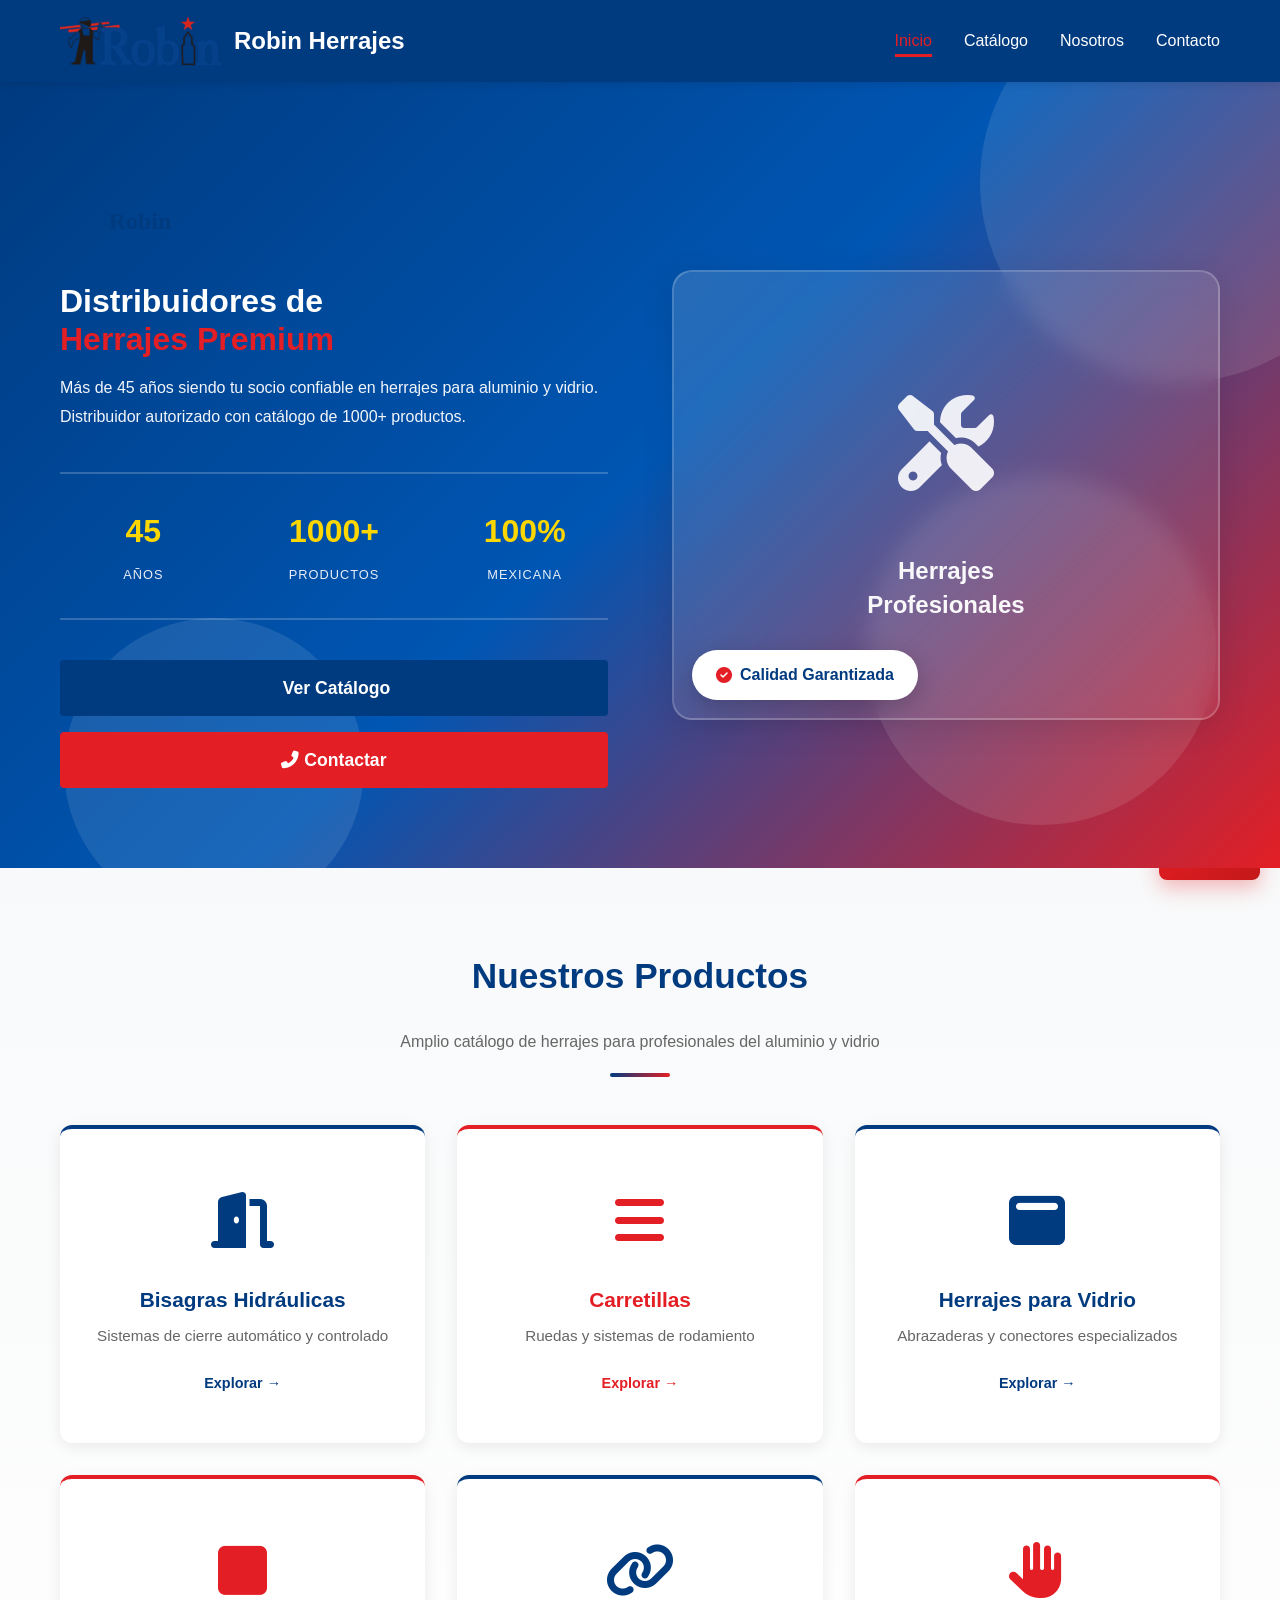
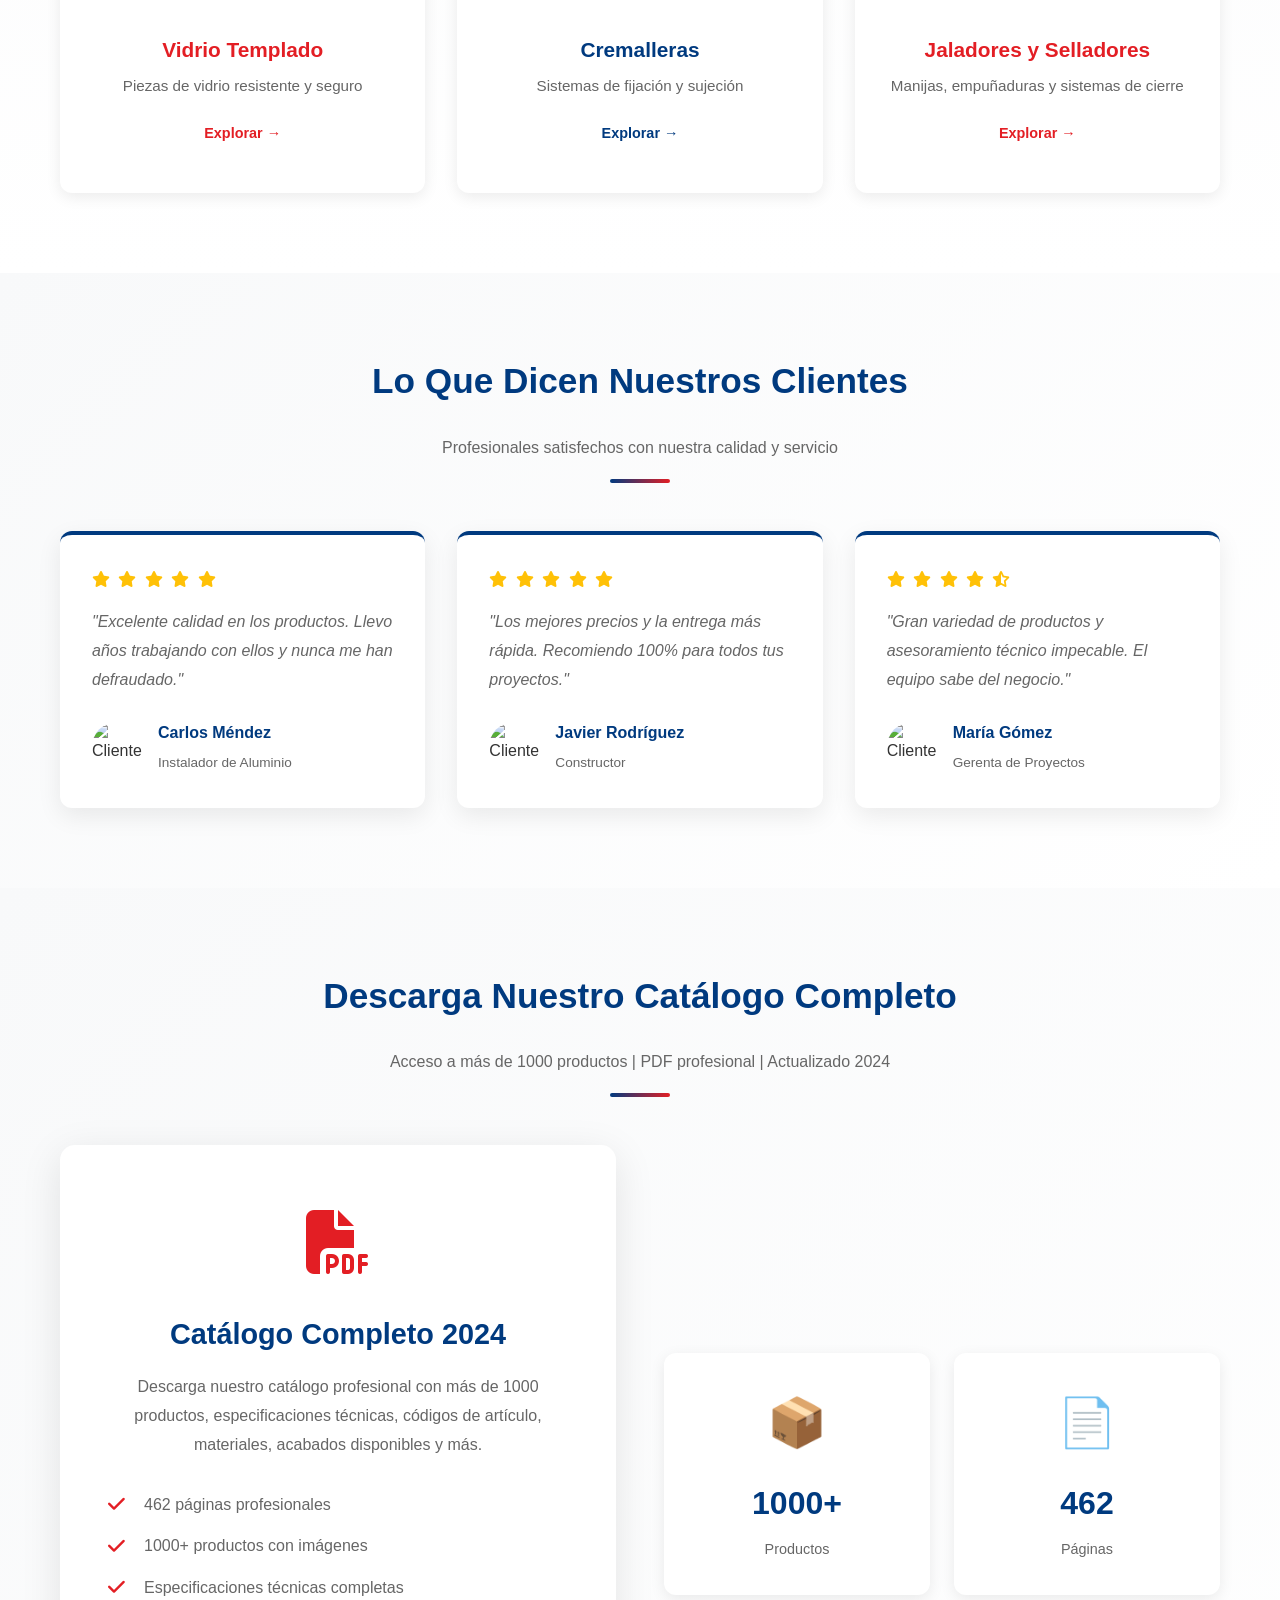
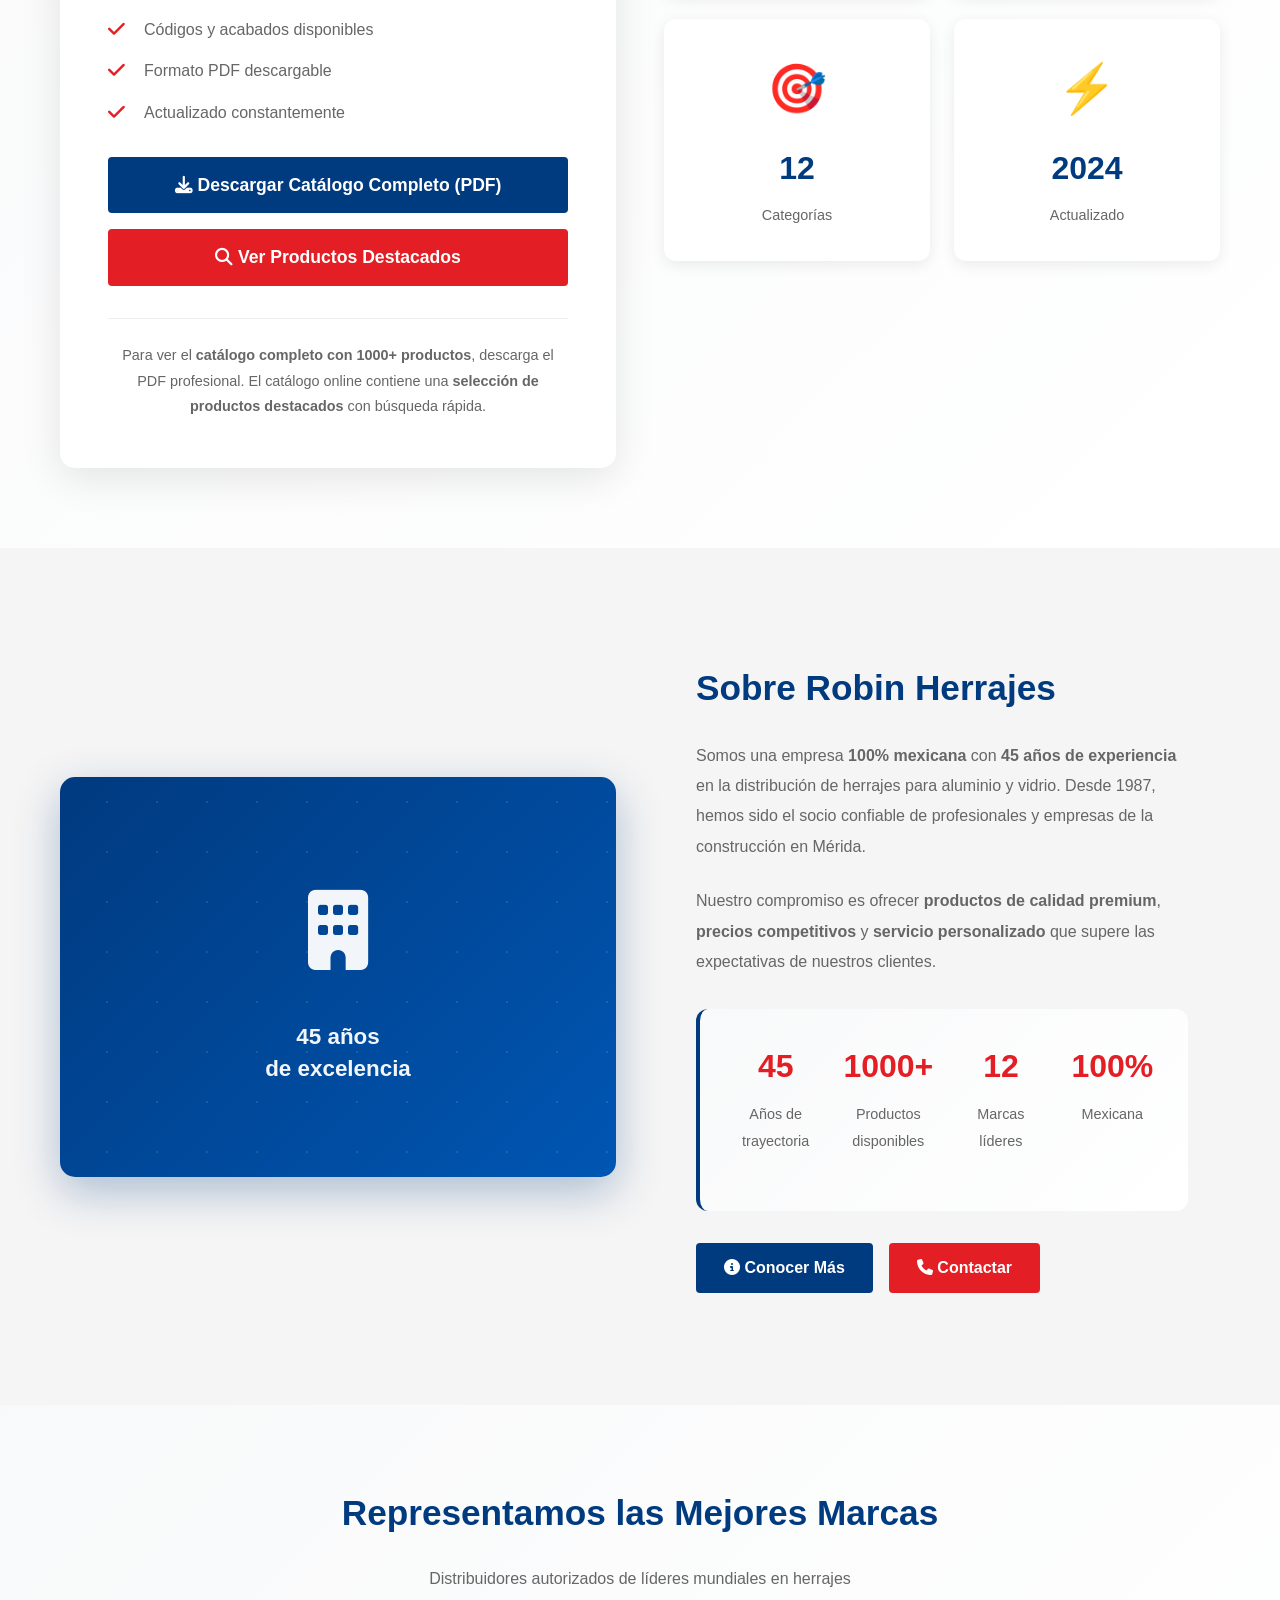
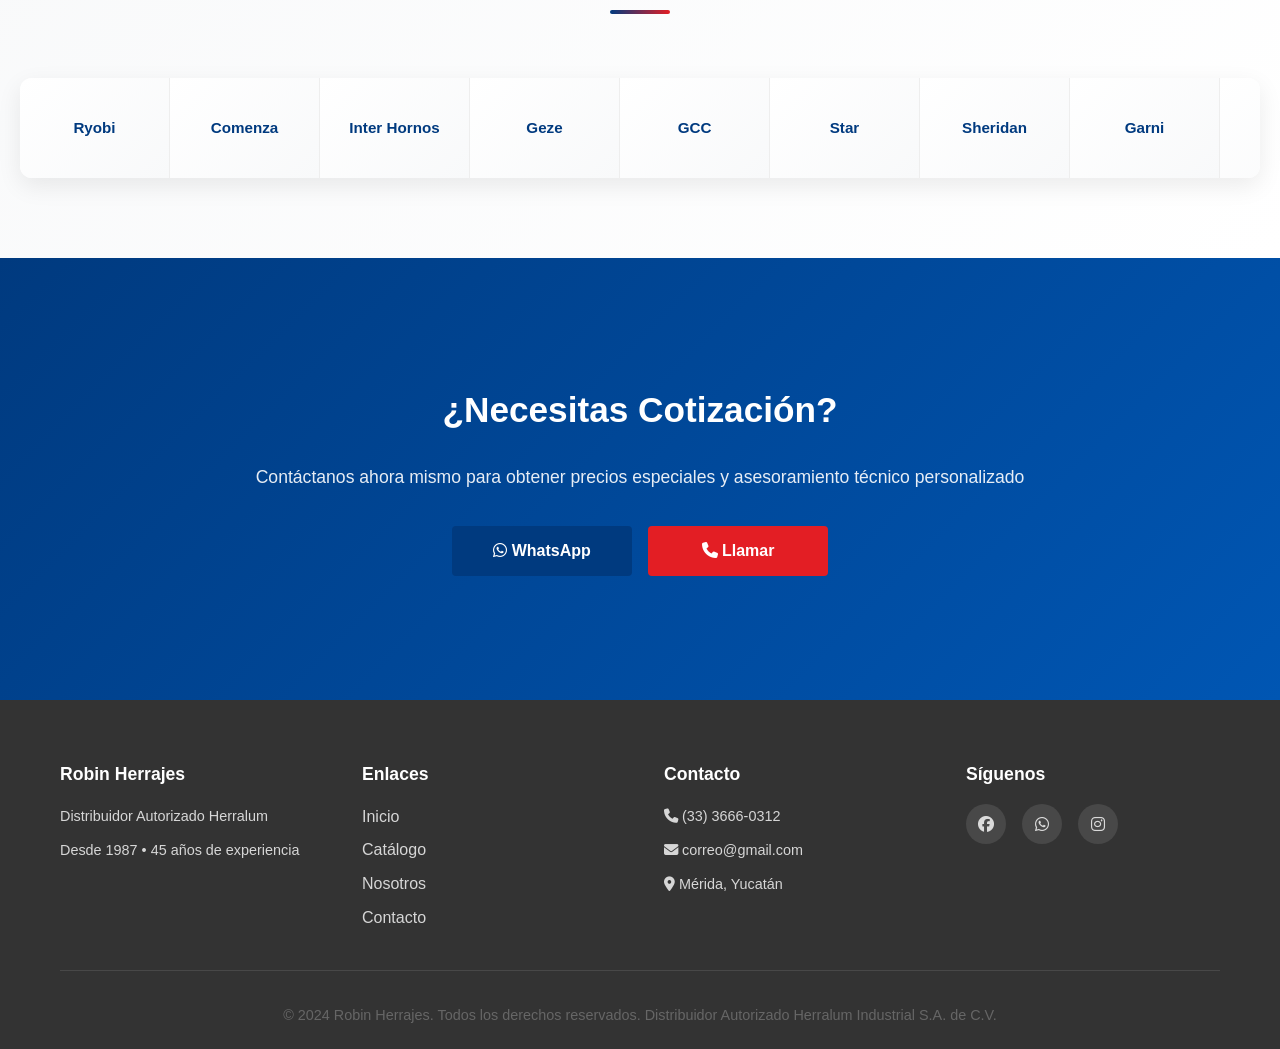
==== index.html @ 3e4e1e74 "Add files via upload" ====
<!DOCTYPE html>
<html lang="es">
<head>
    <meta charset="UTF-8">
    <meta name="viewport" content="width=device-width, initial-scale=1.0">
    <meta name="description" content="Robin Herrajes - Distribuidor Autorizado de Herralum. Herrajes para aluminio y vidrio en Mérida, Yucatán.">
    <title>Robin Herrajes - Distribuidor Autorizado Herralum</title>
    <link rel="stylesheet" href="css/estilos.css">
    <link rel="stylesheet" href="https://cdnjs.cloudflare.com/ajax/libs/font-awesome/6.4.0/css/all.min.css">
</head>
<body>

<!-- HEADER -->
<header class="header">
    <nav class="navbar">
        <div class="container">
            <div class="logo">
                <img src="img/logo.png" alt="Robin Herrajes" class="logo-img" style="height: 50px; display: inline-block;">
                <span>Robin Herrajes</span>
            </div>
            <ul class="nav-menu">
                <li><a href="index.html" class="active">Inicio</a></li>
                <li><a href="catalogo.html">Catálogo</a></li>
                <li><a href="sobre-nosotros.html">Nosotros</a></li>
                <li><a href="contacto.html">Contacto</a></li>
            </ul>
            <div class="hamburger">
                <span></span>
                <span></span>
                <span></span>
            </div>
        </div>
    </nav>
</header>

<!-- HERO SECTION - MEJORADO -->
<section class="hero-mejorado">
    <div class="hero-background">
        <div class="hero-gradient"></div>
        <div class="hero-shapes">
            <div class="shape shape-1"></div>
            <div class="shape shape-2"></div>
            <div class="shape shape-3"></div>
        </div>
    </div>
    
    <div class="container">
        <div class="hero-inner">
            <div class="hero-content-side">
                <div class="hero-logo-badge">
                    <img src="data:image/svg+xml,%3Csvg xmlns='http://www.w3.org/2000/svg' viewBox='0 0 400 100'%3E%3Ctext x='50%' y='50%' font-size='60' font-weight='bold' text-anchor='middle' dy='0.3em' fill='%23003A7F'%3ERobin%3C/text%3E%3C/svg%3E" alt="Robin" style="height: 40px;">
                </div>
                
                <h1 class="hero-main-title">
                    Distribuidores de<br><span class="highlight-rojo">Herrajes Premium</span>
                </h1>
                
                <p class="hero-description">
                    Más de 45 años siendo tu socio confiable en herrajes para aluminio y vidrio. 
                    Distribuidor autorizado con catálogo de 1000+ productos.
                </p>
                
                <div class="hero-stats-mini">
                    <div class="stat-mini">
                        <span class="stat-number">45</span>
                        <span class="stat-label">años</span>
                    </div>
                    <div class="stat-mini">
                        <span class="stat-number">1000+</span>
                        <span class="stat-label">productos</span>
                    </div>
                    <div class="stat-mini">
                        <span class="stat-number">100%</span>
                        <span class="stat-label">mexicana</span>
                    </div>
                </div>
                
                <div class="hero-buttons-group">
                    <a href="catalogo.html" class="btn btn-primary btn-large">
                        <i class="fas fa-shopping-bags"></i> Ver Catálogo
                    </a>
                    <a href="contacto.html" class="btn btn-secondary btn-large">
                        <i class="fas fa-phone-alt"></i> Contactar
                    </a>
                </div>
            </div>
            
            <div class="hero-image-side">
                <div class="hero-visual-box">
                    <div class="hero-icon-large">
                        <i class="fas fa-tools"></i>
                    </div>
                    <p class="hero-visual-text">Herrajes<br>Profesionales</p>
                </div>
                <div class="image-badge">
                    <i class="fas fa-check-circle"></i> Calidad Garantizada
                </div>
            </div>
        </div>
    </div>
</section>

<!-- CATEGORÍAS PRINCIPALES - MEJORA -->
<section class="categorias-mejorada">
    <div class="container">
        <div class="section-header">
            <h2>Nuestros Productos</h2>
            <p class="subtitle">Amplio catálogo de herrajes para profesionales del aluminio y vidrio</p>
            <div class="header-decoration"></div>
        </div>
        
        <div class="categorias-grid-mejorada">
            <a href="catalogo.html#bisagras" class="categoria-card-v2">
                <div class="categoria-v2-icon">
                    <i class="fas fa-door-open"></i>
                </div>
                <h3>Bisagras Hidráulicas</h3>
                <p>Sistemas de cierre automático y controlado</p>
                <span class="categoria-link">Explorar →</span>
            </a>

            <a href="catalogo.html#carretillas" class="categoria-card-v2 red">
                <div class="categoria-v2-icon">
                    <i class="fas fa-bars"></i>
                </div>
                <h3>Carretillas</h3>
                <p>Ruedas y sistemas de rodamiento</p>
                <span class="categoria-link">Explorar →</span>
            </a>

            <a href="catalogo.html#herrajes-vidrio" class="categoria-card-v2">
                <div class="categoria-v2-icon">
                    <i class="fas fa-window-maximize"></i>
                </div>
                <h3>Herrajes para Vidrio</h3>
                <p>Abrazaderas y conectores especializados</p>
                <span class="categoria-link">Explorar →</span>
            </a>

            <a href="catalogo.html#vidrio-templado" class="categoria-card-v2 red">
                <div class="categoria-v2-icon">
                    <i class="fas fa-square"></i>
                </div>
                <h3>Vidrio Templado</h3>
                <p>Piezas de vidrio resistente y seguro</p>
                <span class="categoria-link">Explorar →</span>
            </a>

            <a href="catalogo.html#cremalleras" class="categoria-card-v2">
                <div class="categoria-v2-icon">
                    <i class="fas fa-link"></i>
                </div>
                <h3>Cremalleras</h3>
                <p>Sistemas de fijación y sujeción</p>
                <span class="categoria-link">Explorar →</span>
            </a>

            <a href="catalogo.html#jaladores" class="categoria-card-v2 red">
                <div class="categoria-v2-icon">
                    <i class="fas fa-hand-paper"></i>
                </div>
                <h3>Jaladores y Selladores</h3>
                <p>Manijas, empuñaduras y sistemas de cierre</p>
                <span class="categoria-link">Explorar →</span>
            </a>
        </div>
    </div>
</section>

<!-- TESTIMONIOS -->
<section class="testimonios-section">
    <div class="container">
        <div class="section-header">
            <h2>Lo Que Dicen Nuestros Clientes</h2>
            <p class="subtitle">Profesionales satisfechos con nuestra calidad y servicio</p>
            <div class="header-decoration"></div>
        </div>

        <div class="testimonios-grid">
            <div class="testimonio-card">
                <div class="testimonio-stars">
                    <i class="fas fa-star"></i>
                    <i class="fas fa-star"></i>
                    <i class="fas fa-star"></i>
                    <i class="fas fa-star"></i>
                    <i class="fas fa-star"></i>
                </div>
                <p class="testimonio-texto">"Excelente calidad en los productos. Llevo años trabajando con ellos y nunca me han defraudado."</p>
                <div class="testimonio-autor">
                    <img src="https://i.pravatar.cc/60?img=1" alt="Cliente">
                    <div>
                        <p class="autor-nombre">Carlos Méndez</p>
                        <p class="autor-profesion">Instalador de Aluminio</p>
                    </div>
                </div>
            </div>

            <div class="testimonio-card">
                <div class="testimonio-stars">
                    <i class="fas fa-star"></i>
                    <i class="fas fa-star"></i>
                    <i class="fas fa-star"></i>
                    <i class="fas fa-star"></i>
                    <i class="fas fa-star"></i>
                </div>
                <p class="testimonio-texto">"Los mejores precios y la entrega más rápida. Recomiendo 100% para todos tus proyectos."</p>
                <div class="testimonio-autor">
                    <img src="https://i.pravatar.cc/60?img=2" alt="Cliente">
                    <div>
                        <p class="autor-nombre">Javier Rodríguez</p>
                        <p class="autor-profesion">Constructor</p>
                    </div>
                </div>
            </div>

            <div class="testimonio-card">
                <div class="testimonio-stars">
                    <i class="fas fa-star"></i>
                    <i class="fas fa-star"></i>
                    <i class="fas fa-star"></i>
                    <i class="fas fa-star"></i>
                    <i class="fas fa-star-half-alt"></i>
                </div>
                <p class="testimonio-texto">"Gran variedad de productos y asesoramiento técnico impecable. El equipo sabe del negocio."</p>
                <div class="testimonio-autor">
                    <img src="https://i.pravatar.cc/60?img=3" alt="Cliente">
                    <div>
                        <p class="autor-nombre">María Gómez</p>
                        <p class="autor-profesion">Gerenta de Proyectos</p>
                    </div>
                </div>
            </div>
        </div>
    </div>
</section>

<!-- CATÁLOGO DESCARGABLE -->
<section class="catalogo-descargable-section">
    <div class="container">
        <div class="section-header">
            <h2>Descarga Nuestro Catálogo Completo</h2>
            <p class="subtitle">Acceso a más de 1000 productos | PDF profesional | Actualizado 2024</p>
            <div class="header-decoration"></div>
        </div>

        <div class="catalogo-content">
            <div class="catalogo-info">
                <div class="catalogo-card-grande">
                    <div class="catalogo-icon">
                        <i class="fas fa-file-pdf"></i>
                    </div>
                    <h3>Catálogo Completo 2024</h3>
                    <p class="catalogo-descripcion">
                        Descarga nuestro catálogo profesional con más de 1000 productos, especificaciones técnicas, 
                        códigos de artículo, materiales, acabados disponibles y más.
                    </p>
                    
                    <div class="catalogo-features">
                        <div class="feature-item">
                            <i class="fas fa-check"></i>
                            <span>462 páginas profesionales</span>
                        </div>
                        <div class="feature-item">
                            <i class="fas fa-check"></i>
                            <span>1000+ productos con imágenes</span>
                        </div>
                        <div class="feature-item">
                            <i class="fas fa-check"></i>
                            <span>Especificaciones técnicas completas</span>
                        </div>
                        <div class="feature-item">
                            <i class="fas fa-check"></i>
                            <span>Códigos y acabados disponibles</span>
                        </div>
                        <div class="feature-item">
                            <i class="fas fa-check"></i>
                            <span>Formato PDF descargable</span>
                        </div>
                        <div class="feature-item">
                            <i class="fas fa-check"></i>
                            <span>Actualizado constantemente</span>
                        </div>
                    </div>
                    
                    <div class="catalogo-buttons">
                        <a href="#" class="btn btn-primary btn-large">
                            <i class="fas fa-download"></i> Descargar Catálogo Completo (PDF)
                        </a>
                        <a href="catalogo.html" class="btn btn-secondary btn-large">
                            <i class="fas fa-search"></i> Ver Productos Destacados
                        </a>
                    </div>
                    
                    <p class="catalogo-nota">
                        Para ver el <strong>catálogo completo con 1000+ productos</strong>, 
                        descarga el PDF profesional. El catálogo online contiene una <strong>selección de productos destacados</strong> 
                        con búsqueda rápida.
                    </p>
                </div>
            </div>

            <div class="catalogo-stats">
                <div class="stat-box">
                    <div class="stat-icon">📦</div>
                    <div class="stat-data">
                        <h4>1000+</h4>
                        <p>Productos</p>
                    </div>
                </div>
                
                <div class="stat-box">
                    <div class="stat-icon">📄</div>
                    <div class="stat-data">
                        <h4>462</h4>
                        <p>Páginas</p>
                    </div>
                </div>
                
                <div class="stat-box">
                    <div class="stat-icon">🎯</div>
                    <div class="stat-data">
                        <h4>12</h4>
                        <p>Categorías</p>
                    </div>
                </div>
                
                <div class="stat-box">
                    <div class="stat-icon">⚡</div>
                    <div class="stat-data">
                        <h4>2024</h4>
                        <p>Actualizado</p>
                    </div>
                </div>
            </div>
        </div>
    </div>
</section>

<!-- ABOUT SECTION MEJORADO -->
<section class="about-preview">
    <div class="container">
        <div class="about-grid">
            <div class="about-image">
                <div class="about-visual-box">
                    <div class="about-icon-large">
                        <i class="fas fa-building"></i>
                    </div>
                    <p class="about-visual-text">45 años<br>de excelencia</p>
                </div>
                <div class="about-image-badge">45 AÑOS</div>
            </div>

            <div class="about-content">
                <h2>Sobre Robin Herrajes</h2>
                <p>Somos una empresa <strong>100% mexicana</strong> con <strong>45 años de experiencia</strong> en la distribución de herrajes para aluminio y vidrio. Desde 1987, hemos sido el socio confiable de profesionales y empresas de la construcción en Mérida.</p>
                
                <p>Nuestro compromiso es ofrecer <strong>productos de calidad premium</strong>, <strong>precios competitivos</strong> y <strong>servicio personalizado</strong> que supere las expectativas de nuestros clientes.</p>

                <div class="stats-inline">
                    <div class="stat-inline-item">
                        <h3>45</h3>
                        <p>Años de trayectoria</p>
                    </div>
                    <div class="stat-inline-item">
                        <h3>1000+</h3>
                        <p>Productos disponibles</p>
                    </div>
                    <div class="stat-inline-item">
                        <h3>12</h3>
                        <p>Marcas líderes</p>
                    </div>
                    <div class="stat-inline-item">
                        <h3>100%</h3>
                        <p>Mexicana</p>
                    </div>
                </div>

                <div style="margin-top: 2rem; display: flex; gap: 1rem; flex-wrap: wrap;">
                    <a href="sobre-nosotros.html" class="btn btn-primary">
                        <i class="fas fa-info-circle"></i> Conocer Más
                    </a>
                    <a href="contacto.html" class="btn btn-secondary">
                        <i class="fas fa-phone"></i> Contactar
                    </a>
                </div>
            </div>
        </div>
    </div>
</section>

<!-- MARCAS - CARRUSEL INFINITO -->
<section class="marcas-carrusel-section">
    <div class="container">
        <div class="section-header">
            <h2>Representamos las Mejores Marcas</h2>
            <p class="subtitle">Distribuidores autorizados de líderes mundiales en herrajes</p>
            <div class="header-decoration"></div>
        </div>
    </div>

    <div class="marcas-carrusel-wrapper">
        <div class="marcas-carrusel">
            <div class="marca-slide">Ryobi</div>
            <div class="marca-slide">Comenza</div>
            <div class="marca-slide">Inter Hornos</div>
            <div class="marca-slide">Geze</div>
            <div class="marca-slide">GCC</div>
            <div class="marca-slide">Star</div>
            <div class="marca-slide">Sheridan</div>
            <div class="marca-slide">Garni</div>
            <div class="marca-slide">BEA</div>
            <div class="marca-slide">Fuji</div>
            <div class="marca-slide">Turomas</div>
            <div class="marca-slide">Ispim</div>
            
            <!-- Duplicar para efecto infinito -->
            <div class="marca-slide">Ryobi</div>
            <div class="marca-slide">Comenza</div>
            <div class="marca-slide">Inter Hornos</div>
            <div class="marca-slide">Geze</div>
            <div class="marca-slide">GCC</div>
            <div class="marca-slide">Star</div>
            <div class="marca-slide">Sheridan</div>
            <div class="marca-slide">Garni</div>
            <div class="marca-slide">BEA</div>
            <div class="marca-slide">Fuji</div>
            <div class="marca-slide">Turomas</div>
            <div class="marca-slide">Ispim</div>
        </div>
    </div>
</section>

<!-- CTA SECTION -->
<section class="cta">
    <div class="container">
        <div class="cta-content">
            <h2>¿Necesitas Cotización?</h2>
            <p>Contáctanos ahora mismo para obtener precios especiales y asesoramiento técnico personalizado</p>
            <div class="cta-buttons">
                <a href="https://wa.me/52" class="btn btn-primary">
                    <i class="fab fa-whatsapp"></i> WhatsApp
                </a>
                <a href="contacto.html" class="btn btn-secondary">
                    <i class="fas fa-phone"></i> Llamar
                </a>
            </div>
        </div>
    </div>
</section>

<!-- FOOTER -->
<footer class="footer">
    <div class="container">
        <div class="footer-grid">
            <div class="footer-section">
                <h4>Robin Herrajes</h4>
                <p>Distribuidor Autorizado Herralum</p>
                <p class="footer-year">Desde 1987 • 45 años de experiencia</p>
            </div>

            <div class="footer-section">
                <h4>Enlaces</h4>
                <ul>
                    <li><a href="index.html">Inicio</a></li>
                    <li><a href="catalogo.html">Catálogo</a></li>
                    <li><a href="sobre-nosotros.html">Nosotros</a></li>
                    <li><a href="contacto.html">Contacto</a></li>
                </ul>
            </div>

            <div class="footer-section">
                <h4>Contacto</h4>
                <p><i class="fas fa-phone"></i> (33) 3666-0312</p>
                <p><i class="fas fa-envelope"></i> correo@gmail.com</p>
                <p><i class="fas fa-map-marker-alt"></i> Mérida, Yucatán</p>
            </div>

            <div class="footer-section">
                <h4>Síguenos</h4>
                <div class="social-links">
                    <a href="#" title="Facebook"><i class="fab fa-facebook"></i></a>
                    <a href="#" title="WhatsApp"><i class="fab fa-whatsapp"></i></a>
                    <a href="#" title="Instagram"><i class="fab fa-instagram"></i></a>
                </div>
            </div>
        </div>

        <div class="footer-bottom">
            <p>&copy; 2024 Robin Herrajes. Todos los derechos reservados. Distribuidor Autorizado Herralum Industrial S.A. de C.V.</p>
        </div>
    </div>
</footer>

<!-- MODAL -->
<div id="modal" class="modal">
    <div class="modal-content">
        <span class="close" onclick="closeModal()">&times;</span>
        <div id="modal-body">
            <!-- Contenido dinámico -->
        </div>
    </div>
</div>

<script src="js/main.js"></script>
</body>
</html>
---- css/estilos.css ----
/* ================================================
   ROBIN HERRAJES - ESTILOS PRINCIPALES
   ================================================ */

/* VARIABLES DE COLOR */
:root {
    --azul-principal: #003A7F;
    --azul-secundario: #0056B3;
    --rojo: #E31E24;
    --blanco: #FFFFFF;
    --gris-claro: #F5F5F5;
    --gris-medio: #E8E8E8;
    --gris-oscuro: #333333;
    --gris-texto: #666666;
    --verde-whatsapp: #25D366;
    
    --transicion: 0.3s ease;
}

/* RESET Y BASE */
* {
    margin: 0;
    padding: 0;
    box-sizing: border-box;
}

html {
    scroll-behavior: smooth;
}

body {
    font-family: 'Open Sans', 'Segoe UI', Tahoma, Geneva, Verdana, sans-serif;
    line-height: 1.6;
    color: var(--gris-oscuro);
    background-color: var(--blanco);
}

a {
    text-decoration: none;
    color: inherit;
}

.container {
    max-width: 1200px;
    margin: 0 auto;
    padding: 0 20px;
}

/* TIPOGRAFÍA */
h1 {
    font-size: 3rem;
    font-weight: 700;
    color: var(--azul-principal);
    margin-bottom: 1rem;
}

h2 {
    font-size: 2.2rem;
    font-weight: 700;
    color: var(--azul-principal);
    margin-bottom: 1.5rem;
}

h3 {
    font-size: 1.5rem;
    font-weight: 600;
    color: var(--azul-principal);
}

h4 {
    font-size: 1.1rem;
    font-weight: 600;
    color: var(--azul-principal);
}

p {
    color: var(--gris-texto);
    line-height: 1.8;
}

/* BOTONES */
.btn {
    display: inline-block;
    padding: 12px 28px;
    border-radius: 4px;
    font-weight: 600;
    cursor: pointer;
    transition: all var(--transicion);
    text-align: center;
    border: none;
    font-size: 1rem;
}

.btn-primary {
    background-color: var(--azul-principal);
    color: var(--blanco);
}

.btn-primary:hover {
    background-color: var(--azul-secundario);
    transform: translateY(-2px);
    box-shadow: 0 4px 12px rgba(0, 58, 127, 0.3);
}

.btn-secondary {
    background-color: var(--rojo);
    color: var(--blanco);
}

.btn-secondary:hover {
    background-color: #c41819;
    transform: translateY(-2px);
    box-shadow: 0 4px 12px rgba(227, 30, 36, 0.3);
}

.btn-large {
    padding: 14px 40px;
    font-size: 1.1rem;
    width: 100%;
}

.btn-info {
    background-color: var(--azul-principal);
    color: var(--blanco);
    padding: 8px 16px;
    font-size: 0.9rem;
    margin-top: 0.5rem;
    width: 100%;
}

.btn-info:hover {
    background-color: var(--azul-secundario);
}

.btn-cotizar {
    background-color: var(--verde-whatsapp);
    color: var(--blanco);
    padding: 8px 16px;
    font-size: 0.9rem;
    margin-top: 0.5rem;
    width: 100%;
}

.btn-cotizar:hover {
    background-color: #1ead4f;
}

.btn-limpiar {
    background-color: var(--gris-claro);
    color: var(--gris-oscuro);
    border: 1px solid var(--gris-medio);
    padding: 10px 20px;
    border-radius: 4px;
    cursor: pointer;
    transition: all var(--transicion);
    width: 100%;
}

.btn-limpiar:hover {
    background-color: var(--gris-medio);
}

.text-center {
    text-align: center;
}

/* ================================================
   HEADER Y NAVEGACIÓN
   ================================================ */

.header {
    background-color: var(--azul-principal);
    color: var(--blanco);
    position: sticky;
    top: 0;
    z-index: 1000;
    box-shadow: 0 2px 8px rgba(0, 0, 0, 0.1);
}

.navbar {
    padding: 1rem 0;
}

.navbar .container {
    display: flex;
    justify-content: space-between;
    align-items: center;
}

.logo {
    font-size: 1.5rem;
    font-weight: 700;
    display: flex;
    align-items: center;
    gap: 10px;
}

.logo i {
    font-size: 2rem;
}

.nav-menu {
    display: flex;
    list-style: none;
    gap: 2rem;
}

.nav-menu a {
    color: var(--blanco);
    font-weight: 500;
    transition: color var(--transicion);
    position: relative;
}

.nav-menu a:hover,
.nav-menu a.active {
    color: var(--rojo);
}

.nav-menu a.active::after {
    content: '';
    position: absolute;
    bottom: -8px;
    left: 0;
    right: 0;
    height: 3px;
    background-color: var(--rojo);
}

.hamburger {
    display: none;
    flex-direction: column;
    cursor: pointer;
}

.hamburger span {
    width: 25px;
    height: 3px;
    background-color: var(--blanco);
    margin: 5px 0;
    transition: all var(--transicion);
}

/* ================================================
   HERO SECTION
   ================================================ */

.hero {
    background: linear-gradient(135deg, var(--azul-principal), var(--azul-secundario));
    color: var(--blanco);
    padding: 100px 20px;
    text-align: center;
    position: relative;
    overflow: hidden;
    min-height: 500px;
    display: flex;
    align-items: center;
    justify-content: center;
}

.hero-overlay {
    position: absolute;
    top: 0;
    left: 0;
    right: 0;
    bottom: 0;
    background: url("data:image/svg+xml,%3Csvg width='60' height='60' viewBox='0 0 60 60' xmlns='http://www.w3.org/2000/svg'%3E%3Cg fill='none' fill-rule='evenodd'%3E%3Cg fill='%23FFFFFF' fill-opacity='0.05'%3E%3Cpath d='M36 34v-4h-2v4h-4v2h4v4h2v-4h4v-2h-4zm0-30V0h-2v4h-4v2h4v4h2V6h4V4h-4zM6 34v-4H4v4H0v2h4v4h2v-4h4v-2H6zM6 4V0H4v4H0v2h4v4h2V6h4V4H6z'/%3E%3C/g%3E%3C/g%3E%3C/svg%3E");
    opacity: 0.1;
}

.hero-content {
    position: relative;
    z-index: 1;
    max-width: 800px;
}

.hero h1 {
    color: var(--blanco);
    font-size: 3.5rem;
    margin-bottom: 1rem;
}

.hero p {
    color: rgba(255, 255, 255, 0.9);
    font-size: 1.3rem;
    margin-bottom: 2rem;
}

.hero-buttons {
    display: flex;
    gap: 1rem;
    justify-content: center;
    flex-wrap: wrap;
}

.hero-buttons .btn {
    transform: translateY(0);
}

/* ================================================
   PAGE HEADER
   ================================================ */

.page-header {
    background: linear-gradient(135deg, var(--azul-principal), var(--azul-secundario));
    color: var(--blanco);
    padding: 60px 20px;
    text-align: center;
}

.page-header h1 {
    color: var(--blanco);
    font-size: 2.5rem;
    margin-bottom: 0.5rem;
}

.page-header p {
    color: rgba(255, 255, 255, 0.9);
    font-size: 1.1rem;
}

/* ================================================
   CATEGORÍAS
   ================================================ */

.categorias {
    padding: 80px 20px;
    background-color: var(--gris-claro);
}

.categorias h2 {
    text-align: center;
}

.categorias .subtitle {
    text-align: center;
    font-size: 1.1rem;
    color: var(--gris-texto);
    margin-bottom: 3rem;
    max-width: 600px;
    margin-left: auto;
    margin-right: auto;
}

.categorias-grid {
    display: grid;
    grid-template-columns: repeat(auto-fit, minmax(200px, 1fr));
    gap: 2rem;
}

.categoria-card {
    background-color: var(--blanco);
    padding: 2rem;
    border-radius: 8px;
    text-align: center;
    transition: all var(--transicion);
    box-shadow: 0 2px 8px rgba(0, 0, 0, 0.1);
    cursor: pointer;
}

.categoria-card:hover {
    transform: translateY(-5px);
    box-shadow: 0 8px 16px rgba(0, 58, 127, 0.15);
}

.categoria-icon {
    font-size: 3rem;
    color: var(--azul-principal);
    margin-bottom: 1rem;
}

.categoria-card h3 {
    margin-bottom: 0.5rem;
}

.categoria-card p {
    font-size: 0.9rem;
    color: var(--gris-texto);
}

/* ================================================
   PRODUCTOS
   ================================================ */

.productos-destacados {
    padding: 80px 20px;
}

.productos-grid {
    display: grid;
    grid-template-columns: repeat(auto-fill, minmax(280px, 1fr));
    gap: 2rem;
    margin-bottom: 3rem;
}

.producto-card {
    background-color: var(--blanco);
    border: 1px solid var(--gris-medio);
    border-radius: 8px;
    overflow: hidden;
    transition: all var(--transicion);
    box-shadow: 0 2px 8px rgba(0, 0, 0, 0.08);
}

.producto-card:hover {
    transform: translateY(-5px);
    box-shadow: 0 8px 16px rgba(0, 0, 0, 0.15);
}

.producto-imagen {
    width: 100%;
    height: 200px;
    overflow: hidden;
    background-color: var(--gris-claro);
}

.placeholder-img {
    width: 100%;
    height: 100%;
    display: flex;
    align-items: center;
    justify-content: center;
    font-size: 3rem;
    color: rgba(255, 255, 255, 0.3);
}

.producto-info {
    padding: 1.5rem;
}

.producto-info .codigo {
    color: var(--azul-principal);
    font-weight: 700;
    font-size: 0.9rem;
    margin-bottom: 0.5rem;
}

.producto-info h4 {
    margin-bottom: 1rem;
    font-size: 1rem;
}

.especificacion {
    font-size: 0.85rem;
    color: var(--gris-texto);
    margin-bottom: 0.5rem;
}

/* ================================================
   ABOUT PREVIEW
   ================================================ */

.about-preview {
    padding: 80px 20px;
    background-color: var(--gris-claro);
}

.about-grid {
    display: grid;
    grid-template-columns: 1fr 1fr;
    gap: 3rem;
    align-items: center;
}

.about-content {
    padding: 2rem;
}

.about-content p {
    margin-bottom: 1.5rem;
    line-height: 1.9;
}

.stats {
    display: flex;
    gap: 2rem;
    margin: 2rem 0;
}

.stat-item {
    text-align: center;
}

.stat-item h3 {
    font-size: 2.5rem;
    color: var(--rojo);
}

.stat-item p {
    color: var(--gris-texto);
    font-weight: 500;
}

.about-image {
    display: flex;
    align-items: center;
    justify-content: center;
}

.placeholder-about {
    width: 100%;
    aspect-ratio: 1;
    display: flex;
    align-items: center;
    justify-content: center;
    background: linear-gradient(135deg, var(--azul-principal), var(--azul-secundario));
    border-radius: 8px;
    font-size: 5rem;
    color: rgba(255, 255, 255, 0.2);
}

/* ================================================
   MARCAS
   ================================================ */

.marcas {
    padding: 80px 20px;
}

.marcas h2 {
    text-align: center;
}

.marcas .subtitle {
    text-align: center;
    margin-bottom: 3rem;
}

.marcas-grid {
    display: grid;
    grid-template-columns: repeat(auto-fit, minmax(150px, 1fr));
    gap: 2rem;
}

.marca-item {
    background-color: var(--gris-claro);
    padding: 2rem;
    text-align: center;
    border-radius: 8px;
    border: 1px solid var(--gris-medio);
    transition: all var(--transicion);
}

.marca-item:hover {
    background-color: var(--azul-principal);
    color: var(--blanco);
    transform: scale(1.05);
}

.marca-item span {
    font-weight: 600;
}

.marcas-list {
    display: flex;
    flex-wrap: wrap;
    gap: 1rem;
    justify-content: center;
}

.marca-badge {
    background-color: var(--azul-principal);
    color: var(--blanco);
    padding: 8px 16px;
    border-radius: 20px;
    font-size: 0.9rem;
    font-weight: 500;
}

/* ================================================
   CTA SECTION
   ================================================ */

.cta {
    background: linear-gradient(135deg, var(--azul-principal), var(--azul-secundario));
    color: var(--blanco);
    padding: 60px 20px;
    text-align: center;
}

.cta-content h2 {
    color: var(--blanco);
}

.cta-content p {
    color: rgba(255, 255, 255, 0.9);
    font-size: 1.1rem;
    margin-bottom: 2rem;
}

.cta-buttons {
    display: flex;
    gap: 1rem;
    justify-content: center;
    flex-wrap: wrap;
}

.cta .btn {
    min-width: 180px;
}

/* ================================================
   FOOTER
   ================================================ */

.footer {
    background-color: var(--gris-oscuro);
    color: var(--blanco);
    padding: 60px 20px 20px;
}

.footer-grid {
    display: grid;
    grid-template-columns: repeat(auto-fit, minmax(250px, 1fr));
    gap: 3rem;
    margin-bottom: 2rem;
}

.footer-section h4 {
    color: var(--blanco);
    margin-bottom: 1rem;
}

.footer-section p {
    color: rgba(255, 255, 255, 0.8);
    margin-bottom: 0.5rem;
    font-size: 0.9rem;
}

.footer-section ul {
    list-style: none;
}

.footer-section ul li {
    margin-bottom: 0.5rem;
}

.footer-section a {
    color: rgba(255, 255, 255, 0.8);
    transition: color var(--transicion);
}

.footer-section a:hover {
    color: var(--rojo);
}

.footer-year {
    font-size: 0.8rem;
}

.social-links {
    display: flex;
    gap: 1rem;
}

.social-links a {
    display: inline-flex;
    width: 40px;
    height: 40px;
    align-items: center;
    justify-content: center;
    background-color: rgba(255, 255, 255, 0.1);
    border-radius: 50%;
    transition: all var(--transicion);
}

.social-links a:hover {
    background-color: var(--rojo);
    transform: translateY(-3px);
}

.footer-bottom {
    border-top: 1px solid rgba(255, 255, 255, 0.1);
    padding-top: 2rem;
    text-align: center;
    color: rgba(255, 255, 255, 0.6);
    font-size: 0.9rem;
}

/* ================================================
   CATÁLOGO
   ================================================ */

.catalogo-section {
    padding: 40px 20px;
    min-height: 600px;
}

.catalogo-wrapper {
    display: grid;
    grid-template-columns: 250px 1fr;
    gap: 2rem;
}

.filtros-sidebar {
    background-color: var(--gris-claro);
    padding: 2rem;
    border-radius: 8px;
    height: fit-content;
    position: sticky;
    top: 100px;
}

.filtro-group {
    margin-bottom: 2rem;
}

.filtro-group h3 {
    font-size: 1rem;
    color: var(--azul-principal);
    margin-bottom: 1rem;
}

.search-box {
    position: relative;
    margin-bottom: 1rem;
}

.search-box input {
    width: 100%;
    padding: 10px 12px;
    border: 1px solid var(--gris-medio);
    border-radius: 4px;
    font-size: 0.9rem;
}

.search-box i {
    position: absolute;
    right: 12px;
    top: 50%;
    transform: translateY(-50%);
    color: var(--gris-texto);
}

.filtro-label {
    display: flex;
    align-items: center;
    margin-bottom: 0.8rem;
    cursor: pointer;
    font-size: 0.9rem;
}

.filtro-label input {
    margin-right: 8px;
    cursor: pointer;
}

.catalogo-main {
    flex: 1;
}

.categoria-seccion {
    margin-bottom: 4rem;
}

.categoria-titulo {
    font-size: 1.8rem;
    color: var(--azul-principal);
    margin-bottom: 2rem;
    padding-bottom: 1rem;
    border-bottom: 2px solid var(--rojo);
}

/* ================================================
   MODAL
   ================================================ */

.modal {
    display: none;
    position: fixed;
    z-index: 2000;
    left: 0;
    top: 0;
    width: 100%;
    height: 100%;
    overflow: auto;
    background-color: rgba(0, 0, 0, 0.5);
}

.modal-content {
    background-color: var(--blanco);
    margin: 5% auto;
    padding: 2rem;
    width: 90%;
    max-width: 600px;
    border-radius: 8px;
    animation: slideIn 0.3s ease;
    box-shadow: 0 4px 20px rgba(0, 0, 0, 0.3);
}

@keyframes slideIn {
    from {
        transform: translateY(-50px);
        opacity: 0;
    }
    to {
        transform: translateY(0);
        opacity: 1;
    }
}

.close {
    color: #aaa;
    float: right;
    font-size: 28px;
    font-weight: bold;
    cursor: pointer;
    transition: color var(--transicion);
}

.close:hover {
    color: var(--rojo);
}

#modal-body h2 {
    margin-top: 1rem;
}

#modal-body p {
    margin-bottom: 1rem;
}

#modal-body .btn {
    margin-top: 0.5rem;
    margin-right: 0.5rem;
}

/* ================================================
   SOBRE NOSOTROS - PÁGINA
   ================================================ */

.about-card {
    display: grid;
    grid-template-columns: 1fr 1fr;
    gap: 3rem;
    align-items: center;
    margin: 4rem 0;
    padding: 3rem 0;
}

.about-card:nth-child(even) {
    direction: rtl;
}

.about-card:nth-child(even) > div {
    direction: ltr;
}

.timeline-section {
    margin: 4rem 0;
}

.timeline {
    position: relative;
    padding: 2rem 0;
}

.timeline::before {
    content: '';
    position: absolute;
    left: 50%;
    transform: translateX(-50%);
    width: 2px;
    height: 100%;
    background-color: var(--azul-principal);
}

.timeline-item {
    display: grid;
    grid-template-columns: 1fr 1fr;
    gap: 2rem;
    margin-bottom: 2rem;
    align-items: center;
}

.timeline-item:nth-child(even) {
    direction: rtl;
}

.timeline-item:nth-child(even) > div {
    direction: ltr;
}

.timeline-dot {
    position: absolute;
    width: 16px;
    height: 16px;
    background-color: var(--rojo);
    border: 3px solid var(--azul-principal);
    border-radius: 50%;
    left: 50%;
    transform: translateX(-50%);
}

.timeline-content h3 {
    color: var(--rojo);
    margin-bottom: 0.5rem;
}

.mvv-section {
    display: grid;
    grid-template-columns: repeat(auto-fit, minmax(280px, 1fr));
    gap: 2rem;
    margin: 4rem 0;
}

.mvv-card {
    background-color: var(--gris-claro);
    padding: 2rem;
    border-radius: 8px;
    border-left: 4px solid var(--azul-principal);
}

.mvv-icon {
    font-size: 3rem;
    color: var(--rojo);
    margin-bottom: 1rem;
}

.mvv-card ul {
    list-style: none;
    padding: 0;
}

.mvv-card li {
    padding: 0.5rem 0;
    color: var(--gris-texto);
}

.why-us-section {
    margin: 4rem 0;
}

.why-us-grid {
    display: grid;
    grid-template-columns: repeat(auto-fit, minmax(200px, 1fr));
    gap: 2rem;
}

.why-us-card {
    background-color: var(--gris-claro);
    padding: 2rem;
    border-radius: 8px;
    text-align: center;
    transition: all var(--transicion);
}

.why-us-card:hover {
    transform: translateY(-5px);
    box-shadow: 0 8px 16px rgba(0, 58, 127, 0.15);
}

.why-us-card i {
    font-size: 2.5rem;
    color: var(--azul-principal);
    margin-bottom: 1rem;
}

.stats-section {
    margin: 4rem 0;
}

.stats-grid {
    display: grid;
    grid-template-columns: repeat(auto-fit, minmax(150px, 1fr));
    gap: 2rem;
}

.stat-card {
    background: linear-gradient(135deg, var(--azul-principal), var(--azul-secundario));
    color: var(--blanco);
    padding: 2rem;
    border-radius: 8px;
    text-align: center;
    box-shadow: 0 4px 12px rgba(0, 58, 127, 0.2);
}

.stat-card h3 {
    font-size: 2.5rem;
    color: var(--rojo);
    margin-bottom: 0.5rem;
}

.team-section {
    margin: 4rem 0;
}

.team-grid {
    display: grid;
    grid-template-columns: repeat(auto-fit, minmax(200px, 1fr));
    gap: 2rem;
}

.team-card {
    background-color: var(--gris-claro);
    padding: 2rem;
    border-radius: 8px;
    text-align: center;
}

.team-avatar {
    width: 80px;
    height: 80px;
    background: linear-gradient(135deg, var(--azul-principal), var(--azul-secundario));
    border-radius: 50%;
    display: flex;
    align-items: center;
    justify-content: center;
    font-size: 2rem;
    color: var(--blanco);
    margin: 0 auto 1rem;
}

.marcas-section {
    margin: 4rem 0;
}

.ubicacion-section {
    margin: 4rem 0;
}

.ubicacion-content {
    display: grid;
    grid-template-columns: 1fr 1fr;
    gap: 2rem;
    align-items: center;
}

.ubicacion-info {
    background-color: var(--gris-claro);
    padding: 2rem;
    border-radius: 8px;
}

.ubicacion-info h3 {
    color: var(--azul-principal);
    margin-top: 2rem;
    margin-bottom: 1rem;
}

.ubicacion-map {
    height: 400px;
}

.placeholder-map {
    width: 100%;
    height: 100%;
    background-color: var(--gris-claro);
    border-radius: 8px;
    display: flex;
    flex-direction: column;
    align-items: center;
    justify-content: center;
    font-size: 3rem;
    color: var(--azul-principal);
}

/* ================================================
   CONTACTO - PÁGINA
   ================================================ */

.contacto-section {
    padding: 40px 20px;
}

.contacto-wrapper {
    display: grid;
    grid-template-columns: 1fr 1fr;
    gap: 3rem;
    margin-bottom: 4rem;
}

.contacto-info h2 {
    margin-bottom: 2rem;
}

.info-card {
    display: flex;
    gap: 1.5rem;
    padding: 2rem;
    background-color: var(--gris-claro);
    border-radius: 8px;
    margin-bottom: 1.5rem;
    transition: all var(--transicion);
}

.info-card:hover {
    background-color: var(--azul-principal);
    color: var(--blanco);
    transform: translateX(5px);
}

.info-icon {
    font-size: 2rem;
    color: var(--azul-principal);
    flex-shrink: 0;
}

.info-card:hover .info-icon {
    color: var(--rojo);
}

.info-content h3 {
    color: var(--azul-principal);
    margin-bottom: 0.5rem;
}

.info-card:hover .info-content h3 {
    color: var(--rojo);
}

.info-content p {
    margin-bottom: 0.3rem;
}

.info-content a {
    color: var(--azul-principal);
    font-weight: 600;
}

.info-card:hover .info-content a {
    color: var(--rojo);
}

.info-subtitle {
    font-size: 0.85rem;
    color: var(--gris-texto);
    margin-top: 0.5rem;
}

/* FORMULARIO */

.contacto-form h2 {
    margin-bottom: 2rem;
}

.form-group {
    margin-bottom: 1.5rem;
}

.form-group label {
    display: block;
    margin-bottom: 0.5rem;
    font-weight: 500;
    color: var(--gris-oscuro);
}

.form-group input,
.form-group select,
.form-group textarea {
    width: 100%;
    padding: 12px;
    border: 1px solid var(--gris-medio);
    border-radius: 4px;
    font-family: inherit;
    font-size: 1rem;
    transition: border-color var(--transicion);
}

.form-group input:focus,
.form-group select:focus,
.form-group textarea:focus {
    outline: none;
    border-color: var(--azul-principal);
    box-shadow: 0 0 0 3px rgba(0, 58, 127, 0.1);
}

.form-group.checkbox {
    display: flex;
    align-items: center;
}

.form-group.checkbox input {
    width: auto;
    margin-right: 0.5rem;
}

.form-message {
    margin-top: 1rem;
    padding: 1rem;
    border-radius: 4px;
    display: none;
}

.form-message.success {
    background-color: #d4edda;
    color: #155724;
    display: block;
}

.form-message.error {
    background-color: #f8d7da;
    color: #721c24;
    display: block;
}

/* MAPA */

.mapa-section {
    margin: 4rem 0;
}

.mapa-section h2 {
    margin-bottom: 2rem;
}

.map-container {
    width: 100%;
    border-radius: 8px;
    overflow: hidden;
    box-shadow: 0 4px 12px rgba(0, 0, 0, 0.1);
}

/* MÉTODOS DE CONTACTO */

.contact-methods {
    padding: 60px 20px;
    background-color: var(--gris-claro);
}

.contact-methods h2 {
    text-align: center;
    margin-bottom: 3rem;
}

.methods-grid {
    display: grid;
    grid-template-columns: repeat(auto-fit, minmax(250px, 1fr));
    gap: 2rem;
}

.method-card {
    background-color: var(--blanco);
    padding: 2rem;
    border-radius: 8px;
    text-align: center;
    transition: all var(--transicion);
    box-shadow: 0 2px 8px rgba(0, 0, 0, 0.08);
}

.method-card:hover {
    transform: translateY(-5px);
    box-shadow: 0 8px 16px rgba(0, 0, 0, 0.15);
}

.method-icon {
    font-size: 3rem;
    color: var(--azul-principal);
    margin-bottom: 1rem;
}

.method-card h3 {
    margin-bottom: 1rem;
}

/* FAQ */

.faq-section {
    padding: 60px 20px;
}

.faq-section h2 {
    text-align: center;
    margin-bottom: 3rem;
}

.faq-container {
    max-width: 800px;
    margin: 0 auto;
}

.faq-item {
    margin-bottom: 1rem;
    border: 1px solid var(--gris-medio);
    border-radius: 4px;
    overflow: hidden;
}

.faq-title {
    background-color: var(--gris-claro);
    padding: 1.5rem;
    cursor: pointer;
    display: flex;
    justify-content: space-between;
    align-items: center;
    font-weight: 600;
    color: var(--azul-principal);
    transition: all var(--transicion);
}

.faq-title:hover {
    background-color: var(--azul-principal);
    color: var(--blanco);
}

.faq-title i {
    transition: transform var(--transicion);
}

.faq-title.active i {
    transform: rotate(180deg);
}

.faq-content {
    padding: 1.5rem;
    display: none;
    background-color: var(--blanco);
    border-top: 1px solid var(--gris-medio);
}

.faq-content.active {
    display: block;
}

.faq-content p {
    line-height: 1.8;
}

/* ================================================
   NUEVOS ESTILOS MEJORADOS
   ================================================ */

/* HERO MEJORADO */
.hero-decoration {
    position: absolute;
    border-radius: 50%;
    opacity: 0.1;
    animation: float 6s ease-in-out infinite;
}

.hero-decoration-1 {
    width: 300px;
    height: 300px;
    background-color: var(--blanco);
    top: -100px;
    right: -100px;
}

.hero-decoration-2 {
    width: 200px;
    height: 200px;
    background-color: var(--blanco);
    bottom: 50px;
    left: -50px;
    animation-delay: 2s;
}

.hero-decoration-3 {
    width: 250px;
    height: 250px;
    background-color: var(--blanco);
    top: 50%;
    right: 10%;
    animation-delay: 4s;
}

@keyframes float {
    0%, 100% {
        transform: translateY(0);
    }
    50% {
        transform: translateY(-20px);
    }
}

.hero {
    display: grid;
    grid-template-columns: 1fr 1fr;
    gap: 3rem;
    align-items: center;
    position: relative;
    z-index: 1;
}

.hero-text-wrapper {
    z-index: 2;
}

.hero-title {
    color: var(--blanco);
    font-size: 3.5rem;
    margin-bottom: 1rem;
    animation: slideInLeft 0.8s ease;
}

.hero-subtitle {
    color: rgba(255, 255, 255, 0.95);
    font-size: 1.2rem;
    margin-bottom: 2rem;
    animation: slideInLeft 0.8s ease 0.2s backwards;
}

.hero-buttons {
    animation: slideInLeft 0.8s ease 0.4s backwards;
}

.btn-hero {
    min-width: 200px;
    font-size: 1rem;
    padding: 14px 28px;
}

.hero-image {
    animation: slideInRight 0.8s ease 0.2s backwards;
}

@keyframes slideInLeft {
    from {
        opacity: 0;
        transform: translateX(-50px);
    }
    to {
        opacity: 1;
        transform: translateX(0);
    }
}

@keyframes slideInRight {
    from {
        opacity: 0;
        transform: translateX(50px);
    }
    to {
        opacity: 1;
        transform: translateX(0);
    }
}

/* SECTION HEADER */
.section-header {
    text-align: center;
    margin-bottom: 3rem;
}

.section-header h2 {
    position: relative;
    display: inline-block;
}

.header-decoration {
    width: 60px;
    height: 4px;
    background: linear-gradient(90deg, var(--azul-principal), var(--rojo));
    margin: 1rem auto 0;
    border-radius: 2px;
}

/* CATEGORÍAS MEJORADAS CON IMÁGENES */
.categoria-card {
    position: relative;
    overflow: hidden;
    border-radius: 12px;
    height: 350px;
    cursor: pointer;
    box-shadow: 0 8px 24px rgba(0, 0, 0, 0.12);
    transition: all 0.4s cubic-bezier(0.25, 0.46, 0.45, 0.94);
}

.categoria-card:hover {
    transform: translateY(-10px);
    box-shadow: 0 16px 40px rgba(0, 58, 127, 0.25);
}

.categoria-imagen {
    position: absolute;
    width: 100%;
    height: 100%;
    overflow: hidden;
}

.categoria-imagen img {
    width: 100%;
    height: 100%;
    object-fit: cover;
    transition: transform 0.6s ease;
}

.categoria-card:hover .categoria-imagen img {
    transform: scale(1.1);
}

.categoria-overlay {
    position: absolute;
    width: 100%;
    height: 100%;
    background: linear-gradient(135deg, rgba(0, 58, 127, 0.8), rgba(227, 30, 36, 0.6));
    transition: all 0.4s ease;
}

.categoria-card:hover .categoria-overlay {
    background: linear-gradient(135deg, rgba(0, 58, 127, 0.95), rgba(227, 30, 36, 0.75));
}

.categoria-content {
    position: absolute;
    bottom: 0;
    left: 0;
    right: 0;
    padding: 2rem;
    color: var(--blanco);
    text-align: center;
    transform: translateY(20px);
    transition: transform 0.4s ease;
    z-index: 2;
}

.categoria-card:hover .categoria-content {
    transform: translateY(0);
}

.categoria-content i {
    font-size: 3rem;
    margin-bottom: 0.5rem;
    display: block;
    color: var(--rojo);
}

.categoria-content h3 {
    color: var(--blanco);
    font-size: 1.5rem;
    margin-bottom: 0.5rem;
}

.categoria-content p {
    color: rgba(255, 255, 255, 0.9);
    font-size: 0.95rem;
}

/* PRODUCTOS MEJORADOS */
.producto-badge {
    position: absolute;
    top: 15px;
    right: 15px;
    background: linear-gradient(135deg, var(--rojo), #c41819);
    color: var(--blanco);
    padding: 6px 12px;
    border-radius: 20px;
    font-size: 0.75rem;
    font-weight: 700;
    z-index: 5;
    text-transform: uppercase;
    box-shadow: 0 4px 12px rgba(227, 30, 36, 0.3);
}

.producto-rating {
    display: flex;
    align-items: center;
    gap: 0.5rem;
    margin-bottom: 1rem;
    font-size: 0.9rem;
    color: var(--gris-texto);
}

.producto-rating i {
    color: #ffc107;
    font-size: 0.8rem;
}

.producto-footer {
    display: flex;
    gap: 0.5rem;
    margin-top: 1rem;
}

.producto-footer .btn-info {
    flex: 1;
}

.producto-footer .btn-cotizar {
    width: 45px;
    padding: 8px;
    display: flex;
    align-items: center;
    justify-content: center;
}

.producto-imagen {
    position: relative;
    width: 100%;
    height: 220px;
    overflow: hidden;
    border-radius: 8px 8px 0 0;
}

.producto-imagen img {
    width: 100%;
    height: 100%;
    object-fit: cover;
    transition: transform 0.4s ease;
}

.producto-card:hover .producto-imagen img {
    transform: scale(1.08);
}

/* TESTIMONIOS */
.testimonios-section {
    padding: 80px 20px;
    background: linear-gradient(135deg, #f8f9fa 0%, #ffffff 100%);
}

.testimonios-grid {
    display: grid;
    grid-template-columns: repeat(auto-fit, minmax(300px, 1fr));
    gap: 2rem;
}

.testimonio-card {
    background: var(--blanco);
    padding: 2rem;
    border-radius: 12px;
    box-shadow: 0 8px 24px rgba(0, 0, 0, 0.08);
    transition: all 0.4s ease;
    border-top: 4px solid var(--azul-principal);
}

.testimonio-card:hover {
    transform: translateY(-8px);
    box-shadow: 0 16px 40px rgba(0, 58, 127, 0.15);
}

.testimonio-stars {
    margin-bottom: 1rem;
}

.testimonio-stars i {
    color: #ffc107;
    margin-right: 0.25rem;
}

.testimonio-texto {
    color: var(--gris-texto);
    font-style: italic;
    margin-bottom: 1.5rem;
    line-height: 1.8;
}

.testimonio-autor {
    display: flex;
    align-items: center;
    gap: 1rem;
}

.testimonio-autor img {
    width: 50px;
    height: 50px;
    border-radius: 50%;
}

.autor-nombre {
    font-weight: 600;
    color: var(--azul-principal);
    margin-bottom: 0.25rem;
}

.autor-profesion {
    font-size: 0.85rem;
    color: var(--gris-texto);
}

/* ABOUT VISUAL BOX */
.about-visual-box {
    width: 100%;
    height: 400px;
    background: linear-gradient(135deg, var(--azul-principal) 0%, #0056B3 100%);
    border-radius: 15px;
    display: flex;
    flex-direction: column;
    align-items: center;
    justify-content: center;
    box-shadow: 0 15px 45px rgba(0, 58, 127, 0.3);
    position: relative;
    overflow: hidden;
}

.about-visual-box::before {
    content: '';
    position: absolute;
    top: -50%;
    right: -50%;
    width: 200%;
    height: 200%;
    background: radial-gradient(circle, rgba(255, 255, 255, 0.1) 1px, transparent 1px);
    background-size: 50px 50px;
    animation: moveBackground 20s linear infinite;
}

@keyframes moveBackground {
    0% {
        transform: translate(0, 0);
    }
    100% {
        transform: translate(50px, 50px);
    }
}

.about-icon-large {
    font-size: 5rem;
    color: rgba(255, 255, 255, 0.95);
    margin-bottom: 1.5rem;
    z-index: 2;
    animation: fadeInScale 0.8s ease;
}

@keyframes fadeInScale {
    from {
        opacity: 0;
        transform: scale(0.8);
    }
    to {
        opacity: 1;
        transform: scale(1);
    }
}

.about-visual-text {
    color: rgba(255, 255, 255, 0.95);
    font-size: 1.4rem;
    font-weight: 700;
    text-align: center;
    line-height: 1.4;
    z-index: 2;
}
.about-image-badge {
    position: absolute;
    bottom: 20px;
    right: 20px;
    background: linear-gradient(135deg, var(--rojo), #c41819);
    color: var(--blanco);
    padding: 12px 20px;
    border-radius: 8px;
    font-weight: 700;
    font-size: 0.9rem;
    box-shadow: 0 8px 20px rgba(227, 30, 36, 0.3);
}

.stats-inline {
    display: grid;
    grid-template-columns: repeat(4, 1fr);
    gap: 1.5rem;
    margin: 2rem 0;
    padding: 2rem;
    background: linear-gradient(135deg, #f8f9fa, #ffffff);
    border-radius: 12px;
    border-left: 4px solid var(--azul-principal);
}

.stat-inline-item {
    text-align: center;
}

.stat-inline-item h3 {
    font-size: 2rem;
    color: var(--rojo);
    margin-bottom: 0.5rem;
}

.stat-inline-item p {
    font-size: 0.9rem;
    color: var(--gris-texto);
}

/* ANIMACIONES DE ENTRADA */
[data-aos] {
    opacity: 0;
    transition: all 0.6s ease;
}

[data-aos].aos-animate {
    opacity: 1;
}

[data-aos="fade-up"] {
    transform: translateY(30px);
}

[data-aos="fade-up"].aos-animate {
    transform: translateY(0);
}

/* RESPONSIVE */

/* ================================================
   HERO MEJORADO NUEVO
   ================================================ */

.hero-mejorado {
    position: relative;
    padding: 120px 20px 80px;
    min-height: 650px;
    display: flex;
    align-items: center;
    overflow: hidden;
}

.hero-background {
    position: absolute;
    top: 0;
    left: 0;
    right: 0;
    bottom: 0;
    z-index: 1;
}

.hero-gradient {
    position: absolute;
    width: 100%;
    height: 100%;
    background: linear-gradient(135deg, #003A7F 0%, #0056B3 50%, #E31E24 100%);
}

.hero-shapes {
    position: absolute;
    width: 100%;
    height: 100%;
}

.shape {
    position: absolute;
    opacity: 0.1;
    border-radius: 50%;
    animation: float 6s ease-in-out infinite;
}

.shape-1 {
    width: 400px;
    height: 400px;
    background: white;
    top: -100px;
    right: -100px;
}

.shape-2 {
    width: 300px;
    height: 300px;
    background: white;
    bottom: -50px;
    left: 5%;
    animation-delay: 2s;
}

.shape-3 {
    width: 350px;
    height: 350px;
    background: white;
    top: 50%;
    right: 5%;
    animation-delay: 4s;
}

.hero-inner {
    position: relative;
    z-index: 2;
    display: grid;
    grid-template-columns: 1fr 1fr;
    gap: 4rem;
    align-items: center;
    max-width: 1200px;
}

.hero-content-side {
    color: white;
}

.hero-logo-badge {
    display: inline-block;
    margin-bottom: 2rem;
}

.hero-main-title {
    font-size: 3.5rem;
    font-weight: 800;
    color: white;
    margin-bottom: 1rem;
    line-height: 1.2;
}

.hero-main-title .highlight {
    color: #FFD700;
}

.hero-main-title .highlight-rojo {
    color: var(--rojo);
}

.hero-description {
    font-size: 1.15rem;
    color: rgba(255, 255, 255, 0.95);
    margin-bottom: 2rem;
    line-height: 1.8;
}

.hero-stats-mini {
    display: flex;
    gap: 3rem;
    margin: 2.5rem 0;
    padding: 2rem 0;
    border-top: 2px solid rgba(255, 255, 255, 0.2);
    border-bottom: 2px solid rgba(255, 255, 255, 0.2);
}

.stat-mini {
    text-align: center;
}

.stat-number {
    display: block;
    font-size: 2.5rem;
    font-weight: 700;
    color: #FFD700;
    margin-bottom: 0.5rem;
}

.stat-label {
    display: block;
    font-size: 0.95rem;
    color: rgba(255, 255, 255, 0.9);
    text-transform: uppercase;
    letter-spacing: 1px;
}

.hero-buttons-group {
    display: flex;
    gap: 1rem;
    flex-wrap: wrap;
}

.hero-image-side {
    position: relative;
    display: flex;
    align-items: center;
    justify-content: center;
}

.hero-visual-box {
    width: 100%;
    height: 450px;
    background: linear-gradient(135deg, rgba(255, 255, 255, 0.15) 0%, rgba(255, 255, 255, 0.05) 100%);
    border: 2px solid rgba(255, 255, 255, 0.2);
    border-radius: 20px;
    display: flex;
    flex-direction: column;
    align-items: center;
    justify-content: center;
    backdrop-filter: blur(10px);
    box-shadow: 0 8px 32px rgba(0, 0, 0, 0.1);
    animation: slideInRight 0.8s ease 0.2s backwards;
}

.hero-icon-large {
    font-size: 6rem;
    color: rgba(255, 255, 255, 0.9);
    margin-bottom: 2rem;
    animation: pulse 2s ease-in-out infinite;
}

@keyframes pulse {
    0%, 100% {
        transform: scale(1);
    }
    50% {
        transform: scale(1.1);
    }
}

.hero-visual-text {
    color: rgba(255, 255, 255, 0.95);
    font-size: 1.5rem;
    font-weight: 700;
    text-align: center;
    line-height: 1.4;
}

.image-badge {
    position: absolute;
    bottom: 20px;
    left: 20px;
    background: white;
    color: var(--azul-principal);
    padding: 12px 24px;
    border-radius: 50px;
    font-weight: 600;
    box-shadow: 0 8px 24px rgba(0, 0, 0, 0.2);
    display: flex;
    align-items: center;
    gap: 0.5rem;
}

.image-badge i {
    color: var(--rojo);
}

/* ================================================
   CARRUSEL DE MARCAS INFINITO
   ================================================ */

.marcas-carrusel-section {
    padding: 80px 20px;
    background: linear-gradient(135deg, #f8f9fa 0%, #ffffff 100%);
    overflow: hidden;
}

.marcas-carrusel-wrapper {
    margin-top: 4rem;
    overflow: hidden;
    background: white;
    border-radius: 12px;
    box-shadow: 0 8px 24px rgba(0, 0, 0, 0.08);
}

.marcas-carrusel {
    display: flex;
    width: max-content;
    animation: scrollCarrusel 40s linear infinite;
}

.marca-slide {
    flex: 0 0 200px;
    height: 120px;
    display: flex;
    align-items: center;
    justify-content: center;
    font-size: 1.1rem;
    font-weight: 600;
    color: var(--azul-principal);
    border-right: 1px solid #eee;
    background: linear-gradient(135deg, #ffffff 0%, #f8f9fa 100%);
    transition: all 0.3s ease;
    cursor: pointer;
}

.marca-slide:hover {
    background: linear-gradient(135deg, var(--azul-principal) 0%, #0056B3 100%);
    color: white;
    transform: scale(1.05);
}

@keyframes scrollCarrusel {
    0% {
        transform: translateX(0);
    }
    100% {
        transform: translateX(calc(-200px * 12));
    }
}

/* ================================================
   SECCIÓN "POR QUÉ ELEGIR"
   ================================================ */

.why-choose-section {
    padding: 80px 20px;
    background: white;
}

.why-choose-grid {
    display: grid;
    grid-template-columns: repeat(auto-fit, minmax(280px, 1fr));
    gap: 2.5rem;
}

.why-choose-card {
    padding: 2.5rem;
    background: linear-gradient(135deg, #f8f9fa 0%, #ffffff 100%);
    border-radius: 12px;
    border-left: 4px solid var(--azul-principal);
    transition: all 0.4s ease;
    box-shadow: 0 4px 12px rgba(0, 0, 0, 0.06);
    text-align: center;
}

.why-choose-card:hover {
    transform: translateY(-8px);
    box-shadow: 0 16px 40px rgba(0, 58, 127, 0.15);
    border-left-color: var(--rojo);
}

.why-choose-icon {
    font-size: 3.5rem;
    color: var(--azul-principal);
    margin-bottom: 1.5rem;
    transition: color 0.3s ease;
}

.why-choose-card:hover .why-choose-icon {
    color: var(--rojo);
}

.why-choose-card h3 {
    font-size: 1.3rem;
    margin-bottom: 1rem;
    color: var(--azul-principal);
}

.why-choose-card p {
    font-size: 0.95rem;
    color: var(--gris-texto);
    line-height: 1.7;
}

@media (max-width: 1024px) {
    .hero-inner {
        grid-template-columns: 1fr;
        gap: 2rem;
    }

    .hero-image-side {
        display: none;
    }

    .hero-main-title {
        font-size: 2.5rem;
    }

    .hero-stats-mini {
        gap: 2rem;
    }
}

/* ================================================
   CATÁLOGO DESCARGABLE SECTION
   ================================================ */

.catalogo-descargable-section {
    padding: 80px 20px;
    background: linear-gradient(135deg, #f8f9fa 0%, #ffffff 100%);
}

.catalogo-content {
    display: grid;
    grid-template-columns: 1fr 1fr;
    gap: 3rem;
    align-items: center;
    max-width: 1200px;
    margin: 0 auto;
}

.catalogo-card-grande {
    background: white;
    padding: 3rem;
    border-radius: 15px;
    box-shadow: 0 10px 40px rgba(0, 0, 0, 0.1);
    text-align: center;
}

.catalogo-icon {
    font-size: 4rem;
    color: var(--rojo);
    margin-bottom: 1rem;
}

.catalogo-card-grande h3 {
    font-size: 1.8rem;
    color: var(--azul-principal);
    margin-bottom: 1rem;
}

.catalogo-descripcion {
    color: var(--gris-texto);
    line-height: 1.8;
    margin-bottom: 2rem;
}

.catalogo-features {
    display: flex;
    flex-direction: column;
    gap: 1rem;
    margin: 2rem 0;
    text-align: left;
}

.feature-item {
    display: flex;
    align-items: center;
    gap: 1rem;
    color: var(--gris-texto);
}

.feature-item i {
    color: var(--rojo);
    font-size: 1.2rem;
    min-width: 20px;
}

.catalogo-buttons {
    display: flex;
    flex-direction: column;
    gap: 1rem;
    margin: 2rem 0;
}

.catalogo-buttons .btn {
    width: 100%;
    padding: 14px 28px;
}

.catalogo-nota {
    font-size: 0.9rem;
    color: var(--gris-texto);
    margin-top: 1.5rem;
    padding-top: 1.5rem;
    border-top: 1px solid #eee;
}

.catalogo-stats {
    display: grid;
    grid-template-columns: repeat(2, 1fr);
    gap: 1.5rem;
}

.stat-box {
    background: white;
    padding: 2rem;
    border-radius: 12px;
    box-shadow: 0 4px 15px rgba(0, 0, 0, 0.08);
    text-align: center;
    transition: all 0.3s ease;
}

.stat-box:hover {
    transform: translateY(-5px);
    box-shadow: 0 8px 30px rgba(0, 58, 127, 0.15);
}

.stat-icon {
    font-size: 3rem;
    margin-bottom: 1rem;
}

.stat-data h4 {
    font-size: 2rem;
    color: var(--azul-principal);
    margin-bottom: 0.5rem;
}

.stat-data p {
    color: var(--gris-texto);
    font-size: 0.9rem;
}

/* ================================================
   CATEGORÍAS MEJORADAS SIN IMÁGENES DESPLAZADAS
   ================================================ */

.categorias-mejorada {
    padding: 80px 20px;
    background: linear-gradient(180deg, #f8f9fa 0%, #ffffff 100%);
}

.categorias-grid-mejorada {
    display: grid;
    grid-template-columns: repeat(auto-fit, minmax(280px, 1fr));
    gap: 2rem;
}

.categoria-card-v2 {
    background: white;
    padding: 3rem 2rem;
    border-radius: 12px;
    box-shadow: 0 4px 15px rgba(0, 0, 0, 0.08);
    text-align: center;
    transition: all 0.4s ease;
    text-decoration: none;
    color: inherit;
    border-top: 4px solid var(--azul-principal);
    display: flex;
    flex-direction: column;
    align-items: center;
}

.categoria-card-v2.red {
    border-top-color: var(--rojo);
}

.categoria-card-v2:hover {
    transform: translateY(-8px);
    box-shadow: 0 12px 40px rgba(0, 58, 127, 0.15);
}

.categoria-v2-icon {
    font-size: 3.5rem;
    color: var(--azul-principal);
    margin-bottom: 1rem;
}

.categoria-card-v2.red .categoria-v2-icon {
    color: var(--rojo);
}

.categoria-card-v2 h3 {
    font-size: 1.3rem;
    color: var(--azul-principal);
    margin-bottom: 0.5rem;
}

.categoria-card-v2.red h3 {
    color: var(--rojo);
}

.categoria-card-v2 p {
    color: var(--gris-texto);
    font-size: 0.95rem;
    margin-bottom: 1.5rem;
    line-height: 1.6;
    flex-grow: 1;
}

.categoria-link {
    display: inline-block;
    color: var(--azul-principal);
    font-weight: 600;
    font-size: 0.9rem;
    transition: all 0.3s ease;
}

.categoria-card-v2.red .categoria-link {
    color: var(--rojo);
}

.categoria-card-v2:hover .categoria-link {
    transform: translateX(5px);
}

@media (max-width: 1024px) {
    .catalogo-content {
        grid-template-columns: 1fr;
    }

    .catalogo-stats {
        grid-template-columns: repeat(2, 1fr);
    }
}

@media (max-width: 768px) {
    .catalogo-descargable-section {
        padding: 60px 20px;
    }

    .catalogo-card-grande {
        padding: 2rem;
    }

    .catalogo-stats {
        grid-template-columns: 1fr;
    }

    .categorias-grid-mejorada {
        grid-template-columns: repeat(auto-fit, minmax(200px, 1fr));
        gap: 1.5rem;
    }

    .categoria-card-v2 {
        padding: 2rem 1.5rem;
    }

    .categoria-v2-icon {
        font-size: 2.5rem;
    }

    .categoria-card-v2 h3 {
        font-size: 1.1rem;
    }
}

    .hero-main-title {
        font-size: 2rem;
    }

    .hero-description {
        font-size: 1rem;
    }

    .hero-stats-mini {
        gap: 1.5rem;
        flex-wrap: wrap;
        justify-content: space-around;
    }

    .stat-mini {
        flex: 1;
        min-width: 100px;
    }

    .stat-number {
        font-size: 2rem;
    }

    .stat-label {
        font-size: 0.8rem;
    }

    .hero-buttons-group {
        flex-direction: column;
    }

    .btn-large {
        width: 100%;
        min-width: auto;
    }

    .marca-slide {
        flex: 0 0 150px;
        height: 100px;
        font-size: 0.95rem;
    }

    @keyframes scrollCarrusel {
        0% {
            transform: translateX(0);
        }
        100% {
            transform: translateX(calc(-150px * 12));
        }
    }
}

@media (max-width: 480px) {
    .hero-main-title {
        font-size: 1.5rem;
    }

    .hero-stats-mini {
        gap: 1rem;
        padding: 1rem 0;
    }

    .marca-slide {
        flex: 0 0 120px;
        height: 80px;
        font-size: 0.85rem;
    }

    @keyframes scrollCarrusel {
        0% {
            transform: translateX(0);
        }
        100% {
            transform: translateX(calc(-120px * 12));
        }
    }
}
@media (max-width: 768px) {
    .hero {
        grid-template-columns: 1fr;
    }

    .hero-title {
        font-size: 2rem;
    }

    .hero-image {
        display: none;
    }

    .stats-inline {
        grid-template-columns: repeat(2, 1fr);
    }

    .categoria-card {
        height: 280px;
    }

    .testimonios-grid {
        grid-template-columns: 1fr;
    }

    .about-image-badge {
        bottom: 10px;
        right: 10px;
    }
}

@media (max-width: 480px) {
    .hero-title {
        font-size: 1.5rem;
    }

    .hero-subtitle {
        font-size: 1rem;
    }

    .stats-inline {
        grid-template-columns: repeat(2, 1fr);
        gap: 1rem;
        padding: 1rem;
    }

    .categoria-card {
        height: 250px;
    }
}

@media (max-width: 768px) {
    h1 {
        font-size: 2rem;
    }

    h2 {
        font-size: 1.5rem;
    }

    .hero h1 {
        font-size: 2rem;
    }

    .hero p {
        font-size: 1rem;
    }

    .hero-buttons {
        flex-direction: column;
    }

    .nav-menu {
        display: none;
    }

    .hamburger {
        display: flex;
    }

    .categorias-grid,
    .productos-grid,
    .why-us-grid {
        grid-template-columns: repeat(auto-fit, minmax(150px, 1fr));
    }

    .about-grid,
    .ubicacion-content,
    .contacto-wrapper {
        grid-template-columns: 1fr;
    }

    .about-card {
        grid-template-columns: 1fr;
        direction: ltr !important;
    }

    .about-card > div {
        direction: ltr !important;
    }

    .about-card:nth-child(even) {
        direction: ltr;
    }

    .timeline-item {
        grid-template-columns: 1fr;
        direction: ltr !important;
    }

    .timeline-item:nth-child(even) {
        direction: ltr;
    }

    .timeline::before {
        left: 0;
    }

    .timeline-dot {
        left: 0;
    }

    .catalogo-wrapper {
        grid-template-columns: 1fr;
    }

    .filtros-sidebar {
        position: static;
        margin-bottom: 2rem;
    }

    .stats {
        flex-direction: column;
    }

    .cta-buttons {
        flex-direction: column;
    }

    .cta .btn {
        min-width: auto;
    }

    .footer-grid {
        grid-template-columns: 1fr;
    }

    .team-grid,
    .marcas-list {
        grid-template-columns: repeat(auto-fit, minmax(150px, 1fr));
    }
}

@media (max-width: 480px) {
    .container {
        padding: 0 15px;
    }

    h1 {
        font-size: 1.5rem;
    }

    h2 {
        font-size: 1.2rem;
    }

    .hero {
        padding: 50px 15px;
        min-height: 300px;
    }

    .page-header {
        padding: 40px 15px;
    }

    .page-header h1 {
        font-size: 1.8rem;
    }

    .btn {
        padding: 10px 20px;
        font-size: 0.9rem;
    }

    .logo {
        font-size: 1.2rem;
    }

    .logo i {
        font-size: 1.5rem;
    }

    .categorias,
    .productos-destacados,
    .about-preview,
    .marcas,
    .cta,
    .catalogo-section,
    .about-section,
    .contacto-section,
    .contact-methods,
    .faq-section {
        padding: 40px 15px;
    }

    .categorias-grid,
    .productos-grid,
    .stats-grid,
    .why-us-grid {
        grid-template-columns: 1fr;
    }

    .stats {
        gap: 1rem;
    }

    .modal-content {
        margin: 20% auto;
        padding: 1.5rem;
        width: 95%;
    }
}

/* ================================================
   FORTALEZAS SECTION
   ================================================ */

.fortalezas-section {
    padding: 80px 20px;
    background: linear-gradient(135deg, #f8f9fa 0%, #ffffff 100%);
}

.section-subtitle {
    text-align: center;
    color: var(--gris-texto);
    margin-bottom: 3rem;
}

.fortalezas-grid {
    display: grid;
    grid-template-columns: repeat(auto-fit, minmax(300px, 1fr));
    gap: 2rem;
    max-width: 1200px;
    margin: 0 auto;
}

.fortaleza-card {
    background: white;
    padding: 2.5rem;
    border-radius: 12px;
    box-shadow: 0 4px 15px rgba(0, 0, 0, 0.08);
    text-align: center;
    transition: all 0.4s ease;
    border-top: 4px solid var(--azul-principal);
}

.fortaleza-card:nth-child(2n) {
    border-top-color: var(--rojo);
}

.fortaleza-card:hover {
    transform: translateY(-8px);
    box-shadow: 0 12px 30px rgba(0, 58, 127, 0.15);
}

.fortaleza-icon {
    font-size: 3rem;
    color: var(--azul-principal);
    margin-bottom: 1rem;
}

.fortaleza-card:nth-child(2n) .fortaleza-icon {
    color: var(--rojo);
}

.fortaleza-card h3 {
    font-size: 1.3rem;
    color: var(--azul-principal);
    margin-bottom: 0.8rem;
}

.fortaleza-card:nth-child(2n) h3 {
    color: var(--rojo);
}

.fortaleza-card p {
    color: var(--gris-texto);
    line-height: 1.8;
    font-size: 0.95rem;
}

/* ================================================
   HISTORIAS DE ÉXITO SECTION
   ================================================ */

.historias-section {
    padding: 80px 20px;
    background: white;
}

.historias-grid {
    display: grid;
    grid-template-columns: repeat(auto-fit, minmax(280px, 1fr));
    gap: 2rem;
    max-width: 1200px;
    margin: 0 auto 4rem;
}

.historia-card {
    background: linear-gradient(135deg, #f8f9fa 0%, #ffffff 100%);
    border-radius: 12px;
    border-left: 4px solid var(--azul-principal);
    padding: 2rem;
    box-shadow: 0 4px 15px rgba(0, 0, 0, 0.08);
    transition: all 0.4s ease;
}

.historia-card:nth-child(2n) {
    border-left-color: var(--rojo);
}

.historia-card:hover {
    transform: translateY(-8px);
    box-shadow: 0 12px 30px rgba(0, 58, 127, 0.15);
}

.historia-header {
    display: flex;
    gap: 1.5rem;
    align-items: flex-start;
    margin-bottom: 1.5rem;
    padding-bottom: 1.5rem;
    border-bottom: 1px solid #eee;
}

.historia-avatar {
    font-size: 2.5rem;
    color: var(--azul-principal);
    min-width: 50px;
    text-align: center;
}

.historia-card:nth-child(2n) .historia-avatar {
    color: var(--rojo);
}

.historia-info h4 {
    font-size: 1.1rem;
    color: var(--azul-principal);
    margin-bottom: 0.3rem;
}

.historia-info .historia-rol {
    font-size: 0.85rem;
    color: var(--gris-texto);
}

.historia-quote {
    color: var(--gris-texto);
    font-style: italic;
    line-height: 1.8;
    margin-bottom: 1.5rem;
}

.historia-stats {
    display: flex;
    flex-wrap: wrap;
    gap: 1rem;
}

.historia-stats .stat {
    background: var(--azul-principal);
    color: white;
    padding: 0.5rem 1rem;
    border-radius: 20px;
    font-size: 0.85rem;
    font-weight: 600;
}

.historia-card:nth-child(2n) .historia-stats .stat {
    background: var(--rojo);
}

/* HISTORIAS CTA MEJORADA */
.historias-cta-mejorada {
    max-width: 700px;
    margin: 4rem auto 0;
    background: linear-gradient(135deg, var(--azul-principal) 0%, #0056B3 100%);
    border-radius: 20px;
    overflow: hidden;
    box-shadow: 0 20px 50px rgba(0, 58, 127, 0.3);
    position: relative;
}

.historias-cta-mejorada::before {
    content: '';
    position: absolute;
    top: -50%;
    right: -10%;
    width: 300px;
    height: 300px;
    background: radial-gradient(circle, rgba(255, 255, 255, 0.1) 1px, transparent 1px);
    background-size: 30px 30px;
    pointer-events: none;
}

.cta-content {
    padding: 4rem 2rem;
    text-align: center;
    position: relative;
    z-index: 2;
}

.cta-icon {
    font-size: 3.5rem;
    color: white;
    margin-bottom: 1.5rem;
    animation: floatIcon 3s ease-in-out infinite;
}

@keyframes floatIcon {
    0%, 100% {
        transform: translateY(0);
    }
    50% {
        transform: translateY(-10px);
    }
}

.historias-cta-mejorada h3 {
    font-size: 2rem;
    color: white;
    margin-bottom: 1rem;
    line-height: 1.3;
}

.historias-cta-mejorada p {
    color: rgba(255, 255, 255, 0.95);
    margin-bottom: 2.5rem;
    line-height: 1.8;
    font-size: 1.05rem;
}

.historias-cta-mejorada .cta-buttons {
    display: flex;
    gap: 1rem;
    flex-wrap: wrap;
    justify-content: center;
    align-items: center;
}

.btn-white {
    background: white;
    color: var(--azul-principal);
    padding: 12px 28px;
    border-radius: 8px;
    font-weight: 600;
    transition: all 0.3s ease;
    display: inline-flex;
    align-items: center;
    gap: 0.5rem;
}

.btn-white:hover {
    background: #f0f0f0;
    transform: translateY(-2px);
    box-shadow: 0 8px 20px rgba(0, 0, 0, 0.2);
}

.btn-white-outline {
    background: transparent;
    color: white;
    border: 2px solid white;
    padding: 10px 26px;
    border-radius: 8px;
    font-weight: 600;
    transition: all 0.3s ease;
    display: inline-flex;
    align-items: center;
    gap: 0.5rem;
}

.btn-white-outline:hover {
    background: white;
    color: var(--azul-principal);
    transform: translateY(-2px);
}

@media (max-width: 768px) {
    .historias-cta-mejorada {
        margin: 3rem auto 0;
    }

    .cta-content {
        padding: 2.5rem 1.5rem;
    }

    .historias-cta-mejorada h3 {
        font-size: 1.5rem;
    }

    .historias-cta-mejorada .cta-buttons {
        flex-direction: column;
    }

    .btn-white,
    .btn-white-outline {
        width: 100%;
        justify-content: center;
    }
}

@media (max-width: 768px) {
    .fortalezas-section,
    .historias-section {
        padding: 60px 20px;
    }

    .fortalezas-grid,
    .historias-grid {
        grid-template-columns: 1fr;
    }

    .historia-header {
        flex-direction: column;
        align-items: center;
        text-align: center;
    }

    .historia-stats {
        justify-content: center;
    }

    .historias-cta .cta-buttons {
        flex-direction: column;
    }

    .historias-cta .btn {
        width: 100%;
    }
}

/* ================================================
   CATALOGO BANNER INFO
   ================================================ */

.catalogo-banner-info {
    padding: 2rem 20px;
    background: linear-gradient(135deg, #FFF3CD 0%, #FFE69C 100%);
    border-bottom: 3px solid var(--rojo);
}

.banner-content {
    display: flex;
    align-items: center;
    gap: 2rem;
    max-width: 1200px;
    margin: 0 auto;
}

.banner-icon {
    font-size: 2.5rem;
    color: var(--rojo);
    min-width: 50px;
    text-align: center;
}

.banner-text {
    flex: 1;
}

.banner-text h3 {
    font-size: 1.2rem;
    color: var(--azul-principal);
    margin-bottom: 0.5rem;
}

.banner-text p {
    color: #333;
    line-height: 1.6;
    font-size: 0.95rem;
}

.banner-text strong {
    color: var(--rojo);
    font-weight: 700;
}

.banner-action {
    min-width: 250px;
}

.btn-sm {
    padding: 10px 20px;
    font-size: 0.9rem;
}

@media (max-width: 768px) {
    .banner-content {
        flex-direction: column;
        gap: 1rem;
        text-align: center;
    }

    .banner-icon {
        min-width: auto;
    }

    .banner-action {
        min-width: 100%;
        width: 100%;
    }

    .banner-action .btn {
        width: 100%;
    }
}
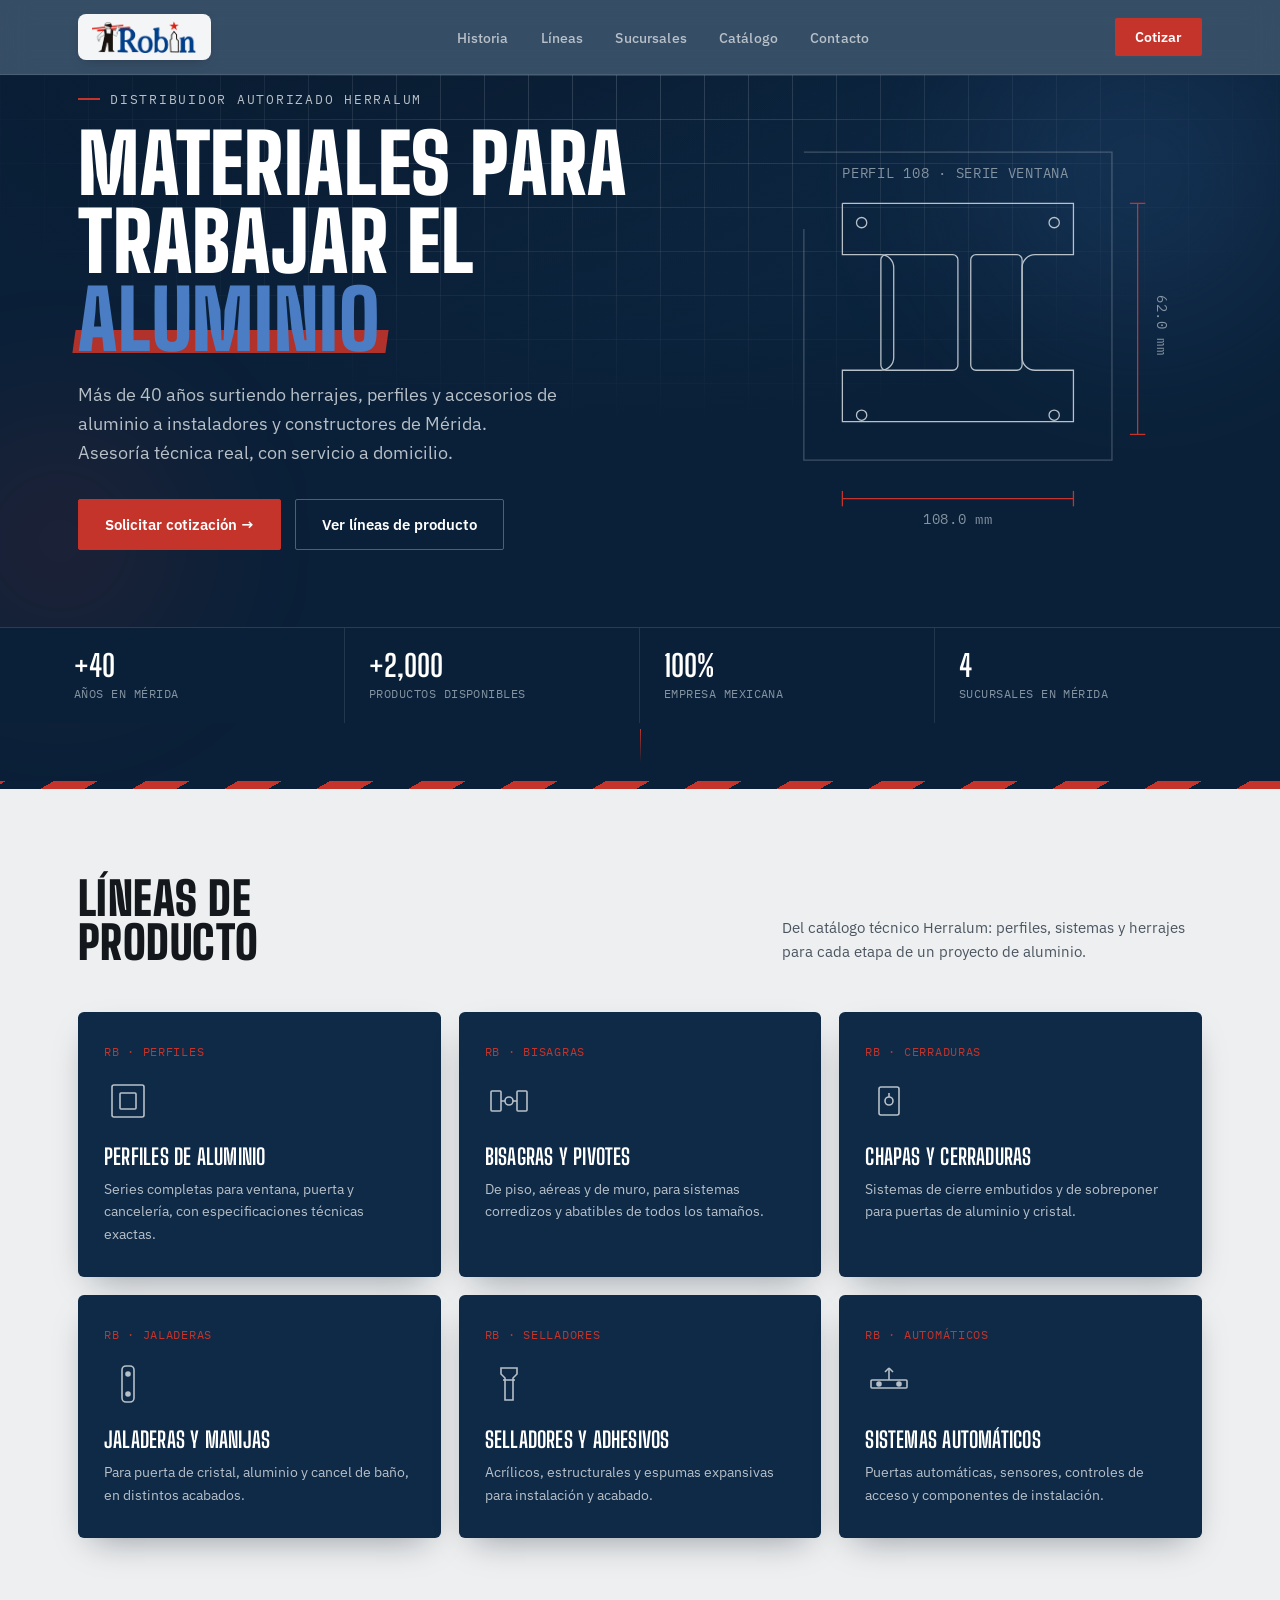
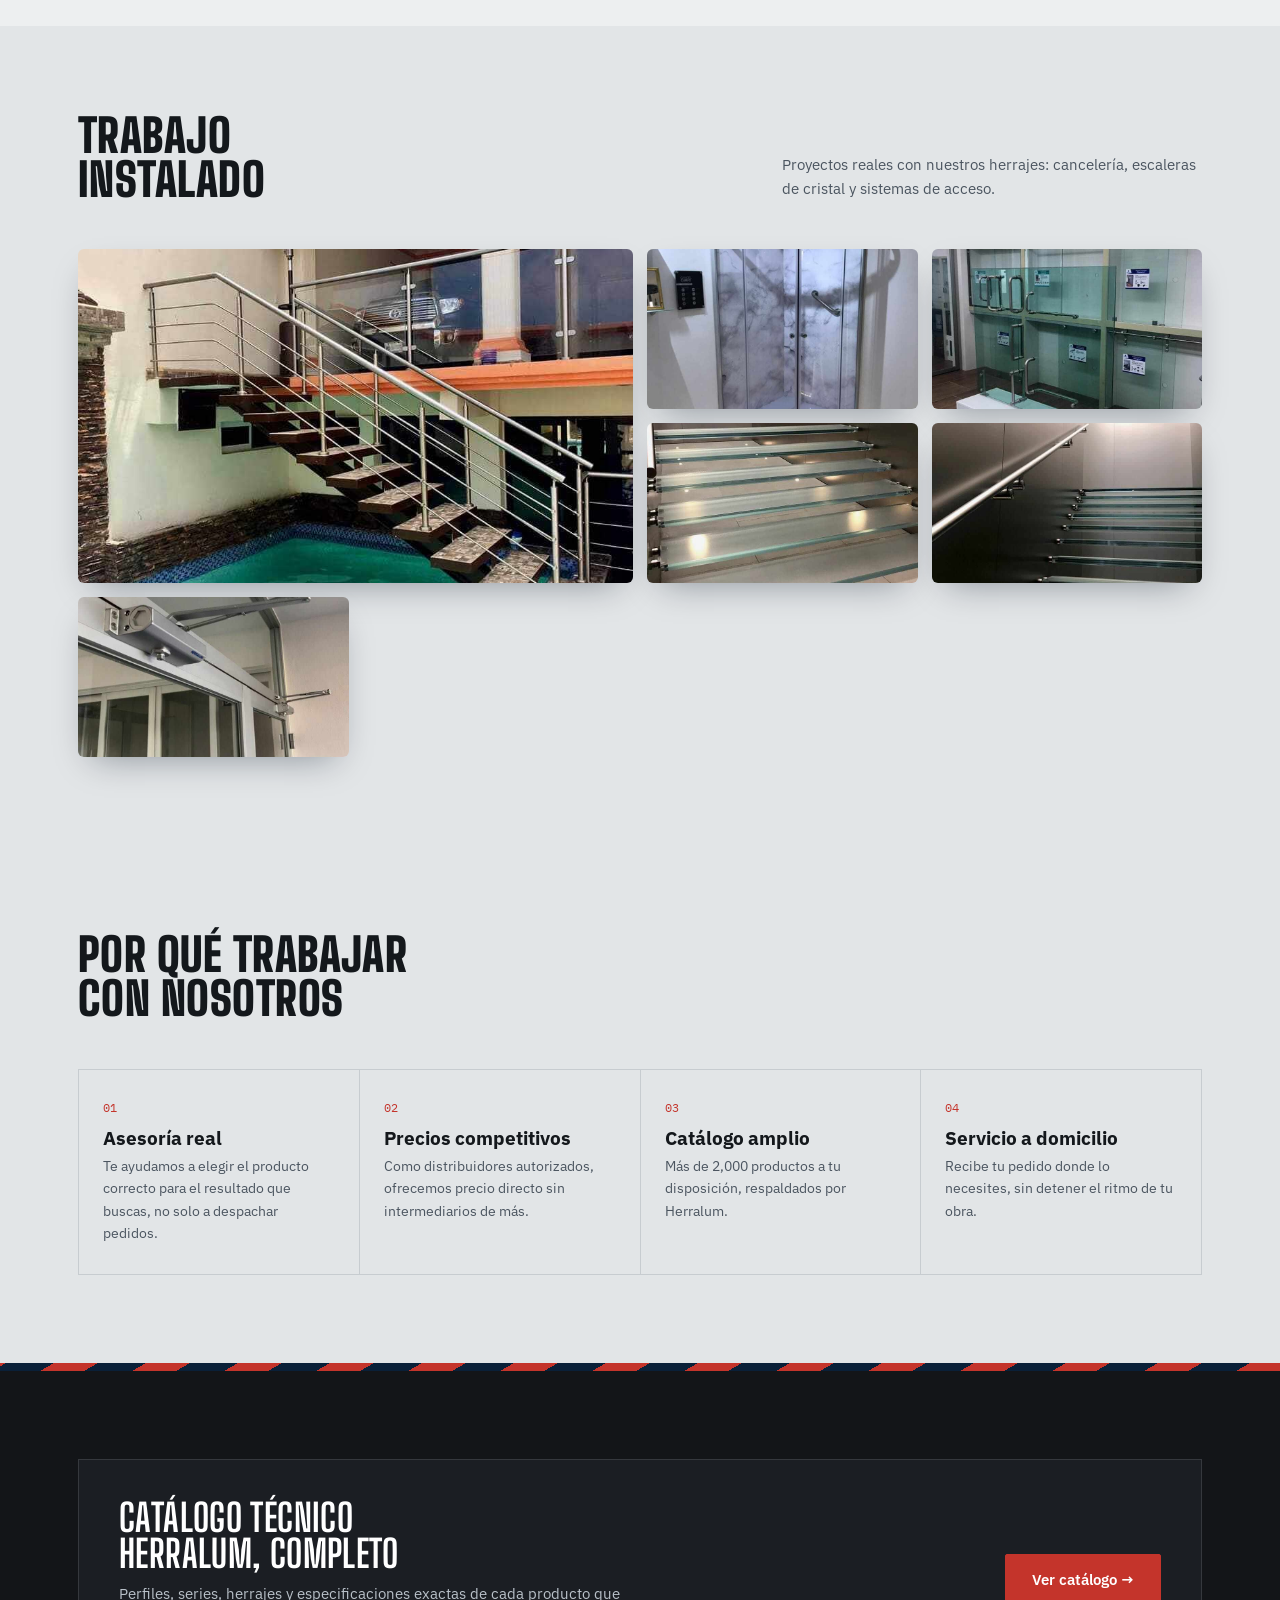
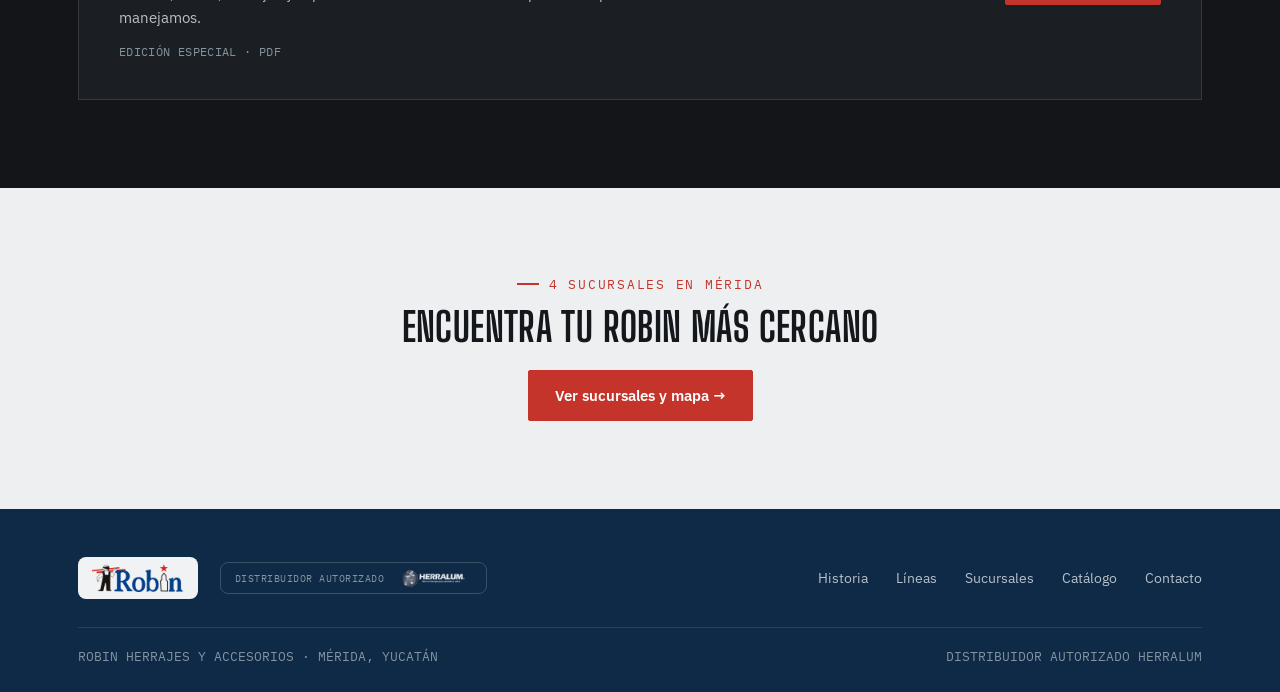
==== commit 6b4af203: "Add files via upload" ====
--- a/index.html
+++ b/index.html
@@ -1,506 +1,969 @@
 <!DOCTYPE html>
-<html lang="es">
+<html lang="es-MX">
 <head>
-    <meta charset="UTF-8">
-    <meta name="viewport" content="width=device-width, initial-scale=1.0">
-    <meta name="description" content="Robin Herrajes - Distribuidor Autorizado de Herralum. Herrajes para aluminio y vidrio en Mérida, Yucatán.">
-    <title>Robin Herrajes - Distribuidor Autorizado Herralum</title>
-    <link rel="stylesheet" href="css/estilos.css">
-    <link rel="stylesheet" href="https://cdnjs.cloudflare.com/ajax/libs/font-awesome/6.4.0/css/all.min.css">
+<script>document.documentElement.classList.add('has-js');</script>
+<meta charset="UTF-8">
+<meta name="viewport" content="width=device-width, initial-scale=1.0">
+<title>Inicio — Robin Herrajes y Accesorios</title>
+<meta name="description" content="Robin Herrajes y Accesorios — materiales para trabajar el aluminio en Mérida, Yucatán. Distribuidor autorizado Herralum.">
+<link rel="preconnect" href="https://fonts.googleapis.com"><link href="https://fonts.googleapis.com/css2?family=Big+Shoulders+Display:wght@500;700;900&family=IBM+Plex+Sans:wght@400;500;600;700&family=IBM+Plex+Mono:wght@400;500;600&display=swap" rel="stylesheet">
+<style>
+
+  :root{
+    --navy:#0E2A47;
+    --navy-deep:#0A2038;
+    --navy-darker:#071527;
+    --charcoal:#1B1E23;
+    --charcoal-deep:#131518;
+    --robin-blue:#1D4E89;
+    --robin-blue-lt:#4A7DC4;
+    --red:#C4342B;
+    --red-lt:#E0483C;
+    --alu:#B8C0C8;
+    --alu-dim:#8493A0;
+    --paper:#EDEFF0;
+    --paper-2:#E2E5E7;
+    --graphite:#14181C;
+    --line: rgba(184,192,200,0.22);
+    --shadow-lg: 0 24px 60px -20px rgba(6,16,30,0.55);
+    --shadow-md: 0 14px 34px -14px rgba(6,16,30,0.4);
+    --ease: cubic-bezier(.16,.8,.24,1);
+  }
+  html.has-js .cat-card,
+  html.has-js .why-card,
+  html.has-js .value-card,
+  html.has-js .t-item,
+  html.has-js .line-detail,
+  html.has-js .branch-card{
+    opacity:0; transform:translateY(26px);
+    transition:opacity .7s var(--ease), transform .7s var(--ease), background .25s ease, box-shadow .3s var(--ease);
+  }
+  html.has-js .cat-card.in,
+  html.has-js .why-card.in,
+  html.has-js .value-card.in,
+  html.has-js .t-item.in,
+  html.has-js .line-detail.in,
+  html.has-js .branch-card.in{opacity:1; transform:translateY(0);}
+  *{box-sizing:border-box; margin:0; padding:0;}
+  html{scroll-behavior:smooth;}
+  html, body{overflow-x:hidden; max-width:100%;}
+  body{
+    font-family:'IBM Plex Sans', sans-serif;
+    background:var(--paper);
+    color:var(--graphite);
+    -webkit-font-smoothing:antialiased;
+  }
+  @media (prefers-reduced-motion: reduce){
+    *{animation-duration:0.01ms !important; animation-iteration-count:1 !important; transition-duration:0.01ms !important; scroll-behavior:auto !important;}
+  }
+  a{color:inherit;}
+  img{max-width:100%; display:block;}
+  .wrap{max-width:1180px; margin:0 auto; padding:0 28px;}
+  .eyebrow{
+    font-family:'IBM Plex Mono', monospace;
+    font-size:12.5px;
+    letter-spacing:0.14em;
+    text-transform:uppercase;
+    color:var(--red);
+    display:flex; align-items:center; gap:10px;
+  }
+  .eyebrow::before{content:""; width:22px; height:2px; background:var(--red); display:inline-block;}
+  h1,h2,h3{
+    font-family:'Big Shoulders Display', sans-serif;
+    text-transform:uppercase;
+    line-height:0.95;
+    letter-spacing:0.01em;
+  }
+  :focus-visible{outline:3px solid var(--red); outline-offset:3px;}
+
+  /* ===== NAV ===== */
+  header.nav{
+    position:sticky; top:0; z-index:50;
+    background:rgba(14,42,71,0.82);
+    backdrop-filter:blur(14px) saturate(1.4);
+    -webkit-backdrop-filter:blur(14px) saturate(1.4);
+    border-bottom:1px solid rgba(184,192,200,0.15);
+    transition:padding .25s var(--ease), box-shadow .25s var(--ease);
+  }
+  header.nav.scrolled{box-shadow:var(--shadow-md);}
+  header.nav.scrolled .nav-inner{padding-top:9px; padding-bottom:9px;}
+  .nav-inner{
+    display:flex; align-items:center; justify-content:space-between;
+    padding:14px 28px;
+    max-width:1180px; margin:0 auto;
+    transition:padding .25s var(--ease);
+  }
+  .nav-logo{
+    display:inline-flex; align-items:center;
+    background:rgba(255,255,255,0.94);
+    padding:7px 14px;
+    border-radius:8px;
+    box-shadow:0 4px 14px -6px rgba(0,0,0,0.35);
+    transition:padding .25s var(--ease);
+  }
+  header.nav.scrolled .nav-logo{padding:5px 12px;}
+  .nav-logo img{height:32px; width:auto; transition:height .25s var(--ease); display:block;}
+  header.nav.scrolled .nav-logo img{height:27px;}
+  .nav-links{display:flex; gap:32px; list-style:none;}
+  .nav-links a{
+    font-size:14px; font-weight:500; color:var(--alu);
+    text-decoration:none; letter-spacing:0.01em;
+  }
+  .nav-links a:hover{color:#fff;}
+  .nav-cta{
+    background:var(--red); color:#fff; border:none;
+    font-family:'IBM Plex Sans'; font-weight:600; font-size:14px;
+    padding:10px 20px; border-radius:2px; cursor:pointer;
+    text-decoration:none; white-space:nowrap;
+  }
+  .nav-cta:hover{background:#a92920;}
+  .nav-toggle{display:none; background:none; border:none; color:#fff; font-size:26px; cursor:pointer;}
+
+  /* ===== HERO ===== */
+  .hero{
+    background:
+      linear-gradient(155deg, var(--navy-darker) 0%, var(--navy) 46%, var(--navy-deep) 100%);
+    position:relative;
+    overflow:hidden;
+    padding:76px 0 0;
+  }
+  .hero::before{
+    content:"";
+    position:absolute; inset:0;
+    background-image:
+      linear-gradient(var(--line) 1px, transparent 1px),
+      linear-gradient(90deg, var(--line) 1px, transparent 1px);
+    background-size:44px 44px;
+    mask-image:radial-gradient(ellipse 75% 70% at 50% 20%, #000 40%, transparent 90%);
+  }
+  .hero::after{
+    content:"";
+    position:absolute; inset:0;
+    background:radial-gradient(ellipse 70% 60% at 50% 0%, rgba(14,42,71,0) 0%, var(--navy-deep) 82%);
+    pointer-events:none;
+  }
+  .hero-glow{
+    position:absolute; z-index:1; pointer-events:none; border-radius:50%;
+    filter:blur(70px); opacity:0.5;
+  }
+  .hero-glow.g1{width:480px; height:480px; background:radial-gradient(circle,rgba(58,111,176,0.55),transparent 70%); top:-140px; right:-100px;}
+  .hero-glow.g2{width:360px; height:360px; background:radial-gradient(circle,rgba(196,52,43,0.35),transparent 70%); bottom:60px; left:-120px;}
+  .hero-stripes{
+    position:absolute; z-index:1; top:96px; right:-60px; width:340px; height:120px;
+    pointer-events:none; opacity:0.9;
+  }
+  .hero-inner{
+    position:relative; z-index:2;
+    display:grid; grid-template-columns:1.1fr 0.9fr; gap:40px; align-items:center;
+    padding-bottom:60px;
+  }
+  .hero-copy .eyebrow{color:var(--alu); margin-bottom:18px;}
+  .hero-copy .eyebrow::before{background:var(--red);}
+  .hero h1{
+    color:#fff;
+    font-size:clamp(44px,6.4vw,84px);
+    font-weight:900;
+    margin-bottom:22px;
+  }
+  .hero h1 span{
+    color:var(--robin-blue-lt); position:relative; display:inline-block;
+  }
+  .hero h1 span::after{
+    content:""; position:absolute; left:-4px; right:-6px; bottom:6px; height:0.28em;
+    background:rgba(196,52,43,0.9); z-index:-1;
+    transform:skewX(-8deg) scaleX(0); transform-origin:left;
+    animation:swipeIn .7s var(--ease) 0.5s forwards;
+  }
+  @keyframes swipeIn{ to{ transform:skewX(-8deg) scaleX(1); } }
+  .diagram-line{ stroke-dasharray:900; stroke-dashoffset:900; animation:drawLine 2s var(--ease) 0.3s forwards; }
+  @keyframes drawLine{ to{ stroke-dashoffset:0; } }
+  .scroll-cue{
+    position:relative; z-index:2; display:flex; justify-content:center; padding:6px 0 18px;
+  }
+  .scroll-cue span{
+    width:1px; height:34px; background:linear-gradient(var(--red), transparent);
+    display:block; animation:cueMove 1.8s ease-in-out infinite;
+  }
+  @keyframes cueMove{ 0%,100%{opacity:.3; transform:translateY(0);} 50%{opacity:1; transform:translateY(6px);} }
+  .hero p.lead{
+    color:var(--alu);
+    font-size:18px; line-height:1.6;
+    max-width:480px;
+    margin-bottom:32px;
+  }
+  .hero-actions{display:flex; gap:14px; flex-wrap:wrap;}
+  .btn-primary{
+    background:var(--red); color:#fff; text-decoration:none;
+    font-weight:600; font-size:15px;
+    padding:15px 26px; border-radius:2px;
+    display:inline-flex; align-items:center; gap:10px;
+    border:1px solid var(--red);
+    position:relative; overflow:hidden; isolation:isolate;
+    transition:transform .25s var(--ease), box-shadow .25s var(--ease);
+  }
+  .btn-primary::before{
+    content:""; position:absolute; inset:0; z-index:-1;
+    background:var(--red-lt);
+    transform:translateX(-100%); transition:transform .32s var(--ease);
+  }
+  .btn-primary:hover{transform:translateY(-2px); box-shadow:0 14px 28px -10px rgba(196,52,43,0.5);}
+  .btn-primary:hover::before{transform:translateX(0);}
+  .btn-ghost{
+    color:#fff; text-decoration:none; font-weight:600; font-size:15px;
+    padding:15px 26px; border-radius:2px;
+    border:1px solid rgba(184,192,200,0.4);
+    display:inline-flex; align-items:center; gap:10px;
+    transition:border-color .2s ease, transform .25s var(--ease), background .2s ease;
+  }
+  .btn-ghost:hover{border-color:#fff; background:rgba(255,255,255,0.06); transform:translateY(-2px);}
+
+  /* Technical blueprint illustration of an aluminum profile cross-section */
+  .hero-diagram{position:relative;}
+  .hero-diagram svg{width:100%; height:auto;}
+  .diagram-label{
+    font-family:'IBM Plex Mono', monospace;
+    font-size:11px; fill:var(--alu-dim);
+    letter-spacing:0.05em;
+  }
+  .diagram-line{stroke:var(--alu); stroke-width:1; fill:none;}
+  .diagram-dim{stroke:var(--red); stroke-width:1;}
+
+  .hero-strip{
+    border-top:1px solid rgba(184,192,200,0.18);
+    background:var(--navy-deep);
+    position:relative; z-index:2;
+  }
+  .hero-strip .wrap{
+    display:flex; flex-wrap:wrap; gap:0;
+    padding:0;
+  }
+  .strip-item{
+    flex:1 1 200px;
+    padding:22px 24px;
+    border-right:1px solid rgba(184,192,200,0.14);
+    transition:background .25s ease;
+  }
+  .strip-item:hover{background:rgba(255,255,255,0.03);}
+  .strip-item:last-child{border-right:none;}
+  .strip-item .num{
+    font-family:'Big Shoulders Display'; font-weight:700;
+    font-size:30px; color:#fff; line-height:1;
+  }
+  .strip-item .lbl{
+    font-family:'IBM Plex Mono'; font-size:11.5px; color:var(--alu-dim);
+    letter-spacing:0.04em; margin-top:6px; text-transform:uppercase;
+  }
+
+  /* ===== STRIPE DIVIDER (logo motif) ===== */
+  .stripe-divider{
+    height:8px;
+    background:var(--navy-deep);
+    background-image:repeating-linear-gradient(-30deg, var(--red) 0 22px, transparent 22px 46px);
+  }
+
+  /* ===== GALLERY (real project photos) ===== */
+  .gallery-section{background:var(--paper-2);}
+  .gallery-grid{
+    display:grid; grid-template-columns:repeat(4, 1fr); grid-auto-rows:160px; gap:14px;
+  }
+  .gallery-item{
+    position:relative; overflow:hidden; border-radius:6px;
+    box-shadow:var(--shadow-md);
+  }
+  .gallery-item img{
+    width:100%; height:100%; object-fit:cover; display:block;
+    transition:transform .5s var(--ease);
+  }
+  .gallery-item:hover img{transform:scale(1.07);}
+  .gallery-item::after{
+    content:""; position:absolute; inset:0;
+    background:linear-gradient(to top, rgba(7,21,39,0.82) 0%, rgba(7,21,39,0) 46%);
+    opacity:0; transition:opacity .3s ease;
+  }
+  .gallery-item:hover::after{opacity:1;}
+  .gallery-cap{
+    position:absolute; left:14px; right:14px; bottom:12px; color:#fff;
+    font-family:'IBM Plex Mono'; font-size:11.5px; letter-spacing:0.03em;
+    opacity:0; transform:translateY(6px);
+    transition:opacity .3s ease, transform .3s ease;
+  }
+  .gallery-item:hover .gallery-cap{opacity:1; transform:translateY(0);}
+  .gallery-item.big{grid-column:span 2; grid-row:span 2;}
+  @media (max-width: 880px){
+    .gallery-grid{grid-template-columns:repeat(2,1fr); grid-auto-rows:140px;}
+    .gallery-item.big{grid-column:span 2; grid-row:span 1;}
+  }
+  @media (max-width: 520px){
+    .gallery-grid{grid-template-columns:1fr; grid-auto-rows:180px;}
+    .gallery-item.big{grid-column:span 1;}
+  }
+
+  /* ===== SECTION GENERIC ===== */
+  section{padding:88px 0;}
+  .section-head{
+    display:flex; justify-content:space-between; align-items:flex-end;
+    gap:24px; margin-bottom:48px; flex-wrap:wrap;
+  }
+  .section-head h2{font-size:clamp(30px,4vw,46px); font-weight:900;}
+  .section-head p{color:#4b5560; max-width:420px; font-size:15px; line-height:1.6;}
+
+  /* ===== QUIENES SOMOS / NAMEPLATE ===== */
+  .about{background:var(--paper);}
+  .about-grid{display:grid; grid-template-columns:1fr 1fr; gap:56px; align-items:center;}
+  .about-copy p{font-size:16px; line-height:1.75; color:#333c44; margin-bottom:16px;}
+  .about-copy p:last-child{margin-bottom:0;}
+  .nameplate{
+    background:var(--graphite);
+    border:1px solid #2a3138;
+    border-radius:4px;
+    padding:32px;
+    position:relative;
+  }
+  .nameplate::before{
+    content:"";
+    position:absolute; top:10px; left:10px; right:10px; bottom:10px;
+    border:1px dashed rgba(184,192,200,0.25);
+    border-radius:2px;
+    pointer-events:none;
+  }
+  .nameplate-row{
+    display:grid; grid-template-columns:1fr 1fr; gap:24px;
+    padding:18px 6px;
+    border-bottom:1px solid rgba(184,192,200,0.15);
+  }
+  .nameplate-row:last-child{border-bottom:none;}
+  .nameplate-row .k{
+    font-family:'IBM Plex Mono'; font-size:11px; color:var(--alu-dim);
+    text-transform:uppercase; letter-spacing:0.08em;
+  }
+  .nameplate-row .v{
+    font-family:'Big Shoulders Display'; font-weight:700;
+    font-size:22px; color:#fff; margin-top:4px;
+  }
+
+  /* ===== CATEGORIES ===== */
+  .categories{background:var(--paper); color:var(--graphite);}
+  .categories .section-head h2{color:var(--graphite);}
+  .categories .section-head p{color:#4b5560;}
+  .cat-grid{
+    display:grid; grid-template-columns:repeat(3,1fr); gap:18px;
+  }
+  .cat-card{
+    background:var(--navy);
+    padding:32px 26px;
+    border-radius:6px;
+    box-shadow:var(--shadow-md);
+    position:relative; z-index:1; overflow:hidden;
+    transition:background .25s ease, transform .3s var(--ease), box-shadow .3s var(--ease);
+  }
+  .cat-card::before{
+    content:""; position:absolute; left:0; top:0; bottom:0; width:0;
+    background:var(--red); transition:width .3s var(--ease);
+  }
+  .cat-card:hover{background:var(--navy-deep); transform:translateY(-6px); box-shadow:var(--shadow-lg); z-index:2;}
+  .cat-card:hover::before{width:3px;}
+  .cat-card:hover svg{transform:scale(1.08) translateX(2px);}
+  .cat-code{
+    font-family:'IBM Plex Mono'; font-size:12px; color:var(--red);
+    letter-spacing:0.06em; margin-bottom:18px; display:block;
+  }
+  .cat-card svg{width:48px; height:48px; margin-bottom:18px; transition:transform .3s var(--ease);}
+  .cat-card h3{font-size:22px; font-weight:700; margin-bottom:10px; color:#fff;}
+  .cat-card p{font-size:14px; color:var(--alu); line-height:1.6;}
+
+  /* ===== WHY ===== */
+  .why{background:var(--paper-2);}
+  .why-grid{display:grid; grid-template-columns:repeat(4,1fr); gap:0; border-top:1px solid #c7ccd0; border-left:1px solid #c7ccd0;}
+  .why-card{
+    padding:30px 24px; border-right:1px solid #c7ccd0; border-bottom:1px solid #c7ccd0;
+    background:var(--paper-2); position:relative;
+    transition:background .25s ease, box-shadow .3s var(--ease), transform .3s var(--ease);
+  }
+  .why-card:hover{background:#fff; box-shadow:var(--shadow-md); transform:translateY(-4px); z-index:1;}
+  .why-card .n{font-family:'IBM Plex Mono'; font-size:12px; color:var(--red); margin-bottom:14px; display:block;}
+  .why-card h3{font-size:19px; font-weight:700; text-transform:none; font-family:'IBM Plex Sans'; letter-spacing:0; margin-bottom:8px;}
+  .why-card p{font-size:14px; color:#4b5560; line-height:1.6;}
+
+  /* ===== CATALOG DOWNLOAD ===== */
+  .catalog{background:var(--charcoal-deep); color:#fff;}
+  .catalog-inner{
+    display:grid; grid-template-columns:1fr auto; gap:32px; align-items:center;
+    border:1px solid rgba(184,192,200,0.16);
+    padding:40px;
+    background:var(--charcoal);
+    flex-wrap:wrap;
+  }
+  .catalog-inner h2{font-size:clamp(26px,3.4vw,38px); color:#fff; margin-bottom:10px;}
+  .catalog-inner p{color:var(--alu); font-size:15px; max-width:520px; line-height:1.6;}
+  .catalog-meta{
+    font-family:'IBM Plex Mono'; font-size:12px; color:var(--alu-dim);
+    margin-top:14px; letter-spacing:0.03em;
+  }
+
+  /* ===== SUCURSALES ===== */
+  .branches{background:var(--paper); color:var(--graphite);}
+  .branches .section-head h2{color:var(--graphite);}
+  .branches .section-head p{color:#4b5560;}
+  .branches-grid{display:grid; grid-template-columns:0.9fr 1.1fr; gap:18px;}
+  .branches-map{background:#0A2038; min-height:420px; position:relative; border-radius:6px; overflow:hidden; box-shadow:var(--shadow-md);}
+  .branches-map iframe{width:100%; height:100%; min-height:420px; border:0; filter:grayscale(0.3) contrast(1.05);}
+  .branches-list{
+    display:flex; flex-direction:column;
+    background:var(--navy); border-radius:6px; overflow:hidden; box-shadow:var(--shadow-md);
+  }
+  .branch-card{
+    padding:26px 28px;
+    border-bottom:1px solid rgba(184,192,200,0.14);
+    border-left:3px solid transparent;
+    display:grid; grid-template-columns:auto 1fr; gap:20px;
+    transition:background .25s ease, border-color .25s ease;
+    width:100%; background:none; border-top:none; border-right:none;
+    font-family:inherit; text-align:left; cursor:pointer; color:inherit;
+    position:relative;
+  }
+  .branch-card .addr, .branch-card .tel{display:block;}
+  .branch-card:hover{background:rgba(255,255,255,0.05);}
+  .branch-card.active{background:rgba(255,255,255,0.07); border-left-color:var(--red);}
+  .branch-card.active .branch-tag{color:var(--red-lt);}
+  .branch-card.active h3::after{
+    content:"● viendo en mapa"; margin-left:10px;
+    font-family:'IBM Plex Mono'; font-size:9.5px; color:var(--red-lt);
+    letter-spacing:0.04em; font-weight:400; text-transform:uppercase;
+  }
+  .branch-card:last-child{border-bottom:none;}
+  .branch-tag{
+    font-family:'IBM Plex Mono'; font-size:11px; color:var(--red);
+    letter-spacing:0.06em; padding-top:2px; white-space:nowrap;
+    transition:color .25s ease;
+    display:flex; flex-direction:column; align-items:center; gap:6px; width:34px;
+  }
+  .branch-tag svg{width:20px; height:20px; color:var(--red);}
+  .branch-body{display:block;}
+  .branch-card h3{
+    font-family:'IBM Plex Sans'; text-transform:none; letter-spacing:0;
+    font-size:17px; font-weight:600; color:#fff; margin-bottom:6px;
+  }
+  .branch-card .addr{font-size:14px; color:var(--alu); line-height:1.6; margin-bottom:6px;}
+  .branch-card .tel{font-size:14px; color:var(--alu); font-family:'IBM Plex Mono'; letter-spacing:0.01em;}
+  .branch-card .meta{font-size:12px; color:var(--alu-dim); margin-top:4px; display:block;}
+  .branch-card.preview{
+    position:relative;
+    background:repeating-linear-gradient(-45deg, rgba(224,72,60,0.06) 0 10px, rgba(224,72,60,0.02) 10px 20px);
+  }
+  .branch-card.preview .branch-tag{color:var(--red-lt);}
+  .branch-card.preview em{color:var(--red-lt); font-style:normal; font-size:12px; font-weight:400;}
+  .branch-card.pending h3{color:var(--alu);}
+  .branch-card.pending .addr{
+    border:1px dashed rgba(184,192,200,0.4);
+    padding:8px 10px; border-radius:2px;
+    font-family:'IBM Plex Mono'; font-size:11.5px;
+    letter-spacing:0.03em; text-transform:uppercase;
+  }
+  @media (max-width: 880px){
+    .branches-grid{grid-template-columns:1fr;}
+    .branches-map{min-height:280px;}
+    .branches-map iframe{min-height:280px;}
+  }
+
+  /* ===== CONTACT ===== */
+  .contact{background:var(--paper);}
+  .contact-grid{display:grid; grid-template-columns:1fr 1fr; gap:56px;}
+  .contact-info h2{font-size:clamp(30px,4vw,44px); margin-bottom:18px;}
+  .contact-info p{color:#4b5560; font-size:15px; line-height:1.7; margin-bottom:28px; max-width:420px;}
+  .info-line{display:flex; gap:14px; padding:16px 0; border-top:1px solid #c7ccd0;}
+  .info-line:last-child{border-bottom:1px solid #c7ccd0;}
+  .info-line .k{font-family:'IBM Plex Mono'; font-size:11px; color:var(--alu-dim); text-transform:uppercase; letter-spacing:0.06em; width:110px; flex-shrink:0; padding-top:2px;}
+  .info-line .v{font-size:15px; font-weight:500;}
+
+  form.quote{background:var(--graphite); padding:36px; border-radius:4px;}
+  form.quote .f-row{margin-bottom:18px;}
+  form.quote label{
+    display:block; font-family:'IBM Plex Mono'; font-size:11px; color:var(--alu-dim);
+    text-transform:uppercase; letter-spacing:0.06em; margin-bottom:8px;
+  }
+  form.quote input, form.quote select, form.quote textarea{
+    width:100%; background:#1c2229; border:1px solid #313a42; color:#fff;
+    padding:12px 14px; font-family:'IBM Plex Sans'; font-size:14px; border-radius:2px;
+  }
+  form.quote input:focus, form.quote select:focus, form.quote textarea:focus{
+    outline:none; border-color:var(--robin-blue-lt);
+  }
+  form.quote textarea{resize:vertical; min-height:90px;}
+  form.quote button{
+    width:100%; background:var(--red); color:#fff; border:none;
+    padding:15px; font-family:'IBM Plex Sans'; font-weight:600; font-size:15px;
+    border-radius:2px; cursor:pointer; margin-top:6px;
+  }
+  form.quote button:hover{background:#a92920;}
+  .form-note{font-family:'IBM Plex Mono'; font-size:11px; color:var(--alu-dim); margin-top:14px; text-align:center;}
+
+  /* ===== FOOTER ===== */
+  footer{background:var(--navy); color:var(--alu); padding:48px 0 28px;}
+  .footer-grid{display:flex; justify-content:space-between; align-items:center; flex-wrap:wrap; gap:24px; padding-bottom:28px; border-bottom:1px solid rgba(184,192,200,0.15);}
+  .footer-logo{
+    display:inline-flex; align-items:center;
+    background:rgba(255,255,255,0.94);
+    padding:7px 14px; border-radius:8px;
+  }
+  .herralum-badge{
+    display:flex; align-items:center; gap:10px;
+    padding:6px 14px; border:1px solid rgba(184,192,200,0.25); border-radius:8px;
+  }
+  .herralum-badge span{font-family:'IBM Plex Mono'; font-size:10px; color:var(--alu-dim); text-transform:uppercase; letter-spacing:0.05em;}
+  .herralum-badge img{height:18px; opacity:0.9;}
+  .footer-logo img{height:28px; display:block;}
+  .footer-links{display:flex; gap:28px; list-style:none; font-size:14px;}
+  .footer-links a{text-decoration:none; color:var(--alu);}
+  .footer-links a:hover{color:#fff;}
+  .footer-bottom{display:flex; justify-content:space-between; padding-top:20px; font-size:12.5px; color:var(--alu-dim); flex-wrap:wrap; gap:10px; font-family:'IBM Plex Mono';}
+
+  /* ===== RESPONSIVE ===== */
+  @media (max-width: 880px){
+    .nav-links{display:none;}
+    .nav-toggle{display:block;}
+    .hero-inner{grid-template-columns:1fr; padding-bottom:40px;}
+    .hero-diagram{order:-1; max-width:320px; margin:0 auto 20px;}
+    .about-grid{grid-template-columns:1fr; gap:36px;}
+    .cat-grid{grid-template-columns:1fr;}
+    .why-grid{grid-template-columns:1fr 1fr;}
+    .catalog-inner{grid-template-columns:1fr;}
+    .contact-grid{grid-template-columns:1fr;}
+    .footer-grid{flex-direction:column; align-items:flex-start;}
+  }
+  @media (max-width: 520px){
+    .why-grid{grid-template-columns:1fr;}
+    .strip-item{flex:1 1 50%;}
+    section{padding:64px 0;}
+  }
+
+  /* ===== INTERIOR PAGE HEAD ===== */
+  .page-head{
+    background:linear-gradient(155deg, var(--navy-darker) 0%, var(--navy) 55%, var(--navy-deep) 100%);
+    position:relative;
+    overflow:hidden;
+    padding:64px 0 44px;
+  }
+  .page-head::before{
+    content:"";
+    position:absolute; inset:0;
+    background-image:
+      linear-gradient(var(--line) 1px, transparent 1px),
+      linear-gradient(90deg, var(--line) 1px, transparent 1px);
+    background-size:44px 44px;
+    mask-image:radial-gradient(ellipse 80% 90% at 30% 20%, #000 40%, transparent 90%);
+  }
+  .page-head .hero-glow.g1{width:360px; height:360px; top:-140px; right:-80px;}
+  .page-head > .wrap{position:relative; z-index:2;}
+  .breadcrumb{
+    font-family:'IBM Plex Mono'; font-size:12px; color:var(--alu-dim);
+    letter-spacing:0.04em; margin-bottom:18px;
+  }
+  .breadcrumb a{text-decoration:none; color:var(--alu-dim);}
+  .breadcrumb a:hover{color:#fff;}
+  .page-head h1{
+    color:#fff; font-size:clamp(38px,5.2vw,62px); font-weight:900;
+  }
+  .page-head p.lead{color:var(--alu); font-size:16px; max-width:520px; margin-top:16px; line-height:1.6;}
+  .nav-links a.active{color:#fff; position:relative;}
+  .nav-links a.active::after{content:""; position:absolute; left:0; right:0; bottom:-19px; height:2px; background:var(--red);}
+  header.nav{position:sticky; top:0;}
+  .nav-inner{position:relative;}
+
+  /* ===== TIMELINE (Historia) ===== */
+  .timeline{max-width:760px; margin:0 auto;}
+  .t-item{
+    display:grid; grid-template-columns:100px 1fr; gap:28px;
+    padding:30px 0; border-top:1px solid #c7ccd0;
+  }
+  .t-item:last-child{border-bottom:1px solid #c7ccd0;}
+  .t-year{font-family:'Big Shoulders Display'; font-weight:900; font-size:30px; color:var(--robin-blue);}
+  .t-item h3{font-family:'IBM Plex Sans'; text-transform:none; letter-spacing:0; font-size:18px; font-weight:600; margin-bottom:8px;}
+  .t-item p{font-size:14.5px; color:#4b5560; line-height:1.7;}
+
+  .values-grid{display:grid; grid-template-columns:repeat(3,1fr); gap:1px; background:#c7ccd0; border:1px solid #c7ccd0; margin-top:20px;}
+  .value-card{background:var(--paper); padding:28px 24px; transition:background .25s ease, box-shadow .3s var(--ease), transform .3s var(--ease);}
+  .value-card:hover{background:#fff; box-shadow:var(--shadow-md); transform:translateY(-4px);}
+  .value-card .n{font-family:'IBM Plex Mono'; font-size:11px; color:var(--red); letter-spacing:0.06em; display:block; margin-bottom:12px;}
+  .value-card h3{font-family:'IBM Plex Sans'; text-transform:none; letter-spacing:0; font-size:17px; font-weight:600; margin-bottom:8px;}
+  .value-card p{font-size:14px; color:#4b5560; line-height:1.6;}
+
+  /* ===== LINEAS DETAIL PAGE ===== */
+  .line-detail{
+    display:grid; grid-template-columns:1fr 1fr; gap:48px; align-items:center;
+    padding:56px 0; border-top:1px solid #c7ccd0;
+  }
+  .line-detail:last-of-type{border-bottom:1px solid #c7ccd0;}
+  .line-detail.rev{grid-template-columns:1fr 1fr;}
+  .line-detail.rev .ld-copy{order:2;}
+  .line-detail.rev .ld-visual{order:1;}
+  .ld-code{font-family:'IBM Plex Mono'; font-size:12px; color:var(--red); letter-spacing:0.06em; display:block; margin-bottom:14px;}
+  .ld-copy h2{font-size:clamp(26px,3.2vw,36px); margin-bottom:16px;}
+  .ld-copy p{font-size:15px; color:#4b5560; line-height:1.7; margin-bottom:18px;}
+  .ld-list{list-style:none; margin-top:16px;}
+  .ld-list li{
+    font-size:14px; padding:10px 0; border-top:1px solid #c7ccd0;
+    display:flex; justify-content:space-between; color:#333c44;
+  }
+  .ld-visual{
+    background:var(--navy); border:1px solid rgba(184,192,200,0.2);
+    aspect-ratio:1/0.85; display:flex; align-items:center; justify-content:center;
+    padding:30px; border-radius:6px; overflow:hidden; box-shadow:var(--shadow-md);
+  }
+  .ld-visual svg{width:70%; height:70%;}
+  .ld-visual.photo{padding:0;}
+  .ld-visual.photo img{width:100%; height:100%; object-fit:cover; display:block;}
+  @media (max-width: 780px){
+    .line-detail, .line-detail.rev{grid-template-columns:1fr;}
+    .line-detail.rev .ld-copy, .line-detail.rev .ld-visual{order:initial;}
+  }
+
+  /* ===== CATALOGO PAGE ===== */
+  .cat-hero-panel{
+    display:grid; grid-template-columns:1.1fr 0.9fr; gap:40px; align-items:center;
+    background:var(--navy-deep); border:1px solid rgba(184,192,200,0.2);
+    padding:44px; color:#fff;
+  }
+  .cat-hero-panel h2{font-size:clamp(26px,3.4vw,38px); margin-bottom:14px;}
+  .cat-hero-panel p{color:var(--alu); font-size:15px; line-height:1.7; margin-bottom:22px; max-width:460px;}
+  .cat-stats{display:flex; gap:0; border:1px solid rgba(184,192,200,0.25);}
+  .cat-stats div{flex:1; padding:18px; border-right:1px solid rgba(184,192,200,0.25); text-align:center;}
+  .cat-stats div:last-child{border-right:none;}
+  .cat-stats .num{font-family:'Big Shoulders Display'; font-weight:900; font-size:26px;}
+  .cat-stats .lbl{font-family:'IBM Plex Mono'; font-size:10px; color:var(--alu-dim); margin-top:4px; text-transform:uppercase;}
+
+  .brand-list{display:grid; grid-template-columns:repeat(4,1fr); gap:1px; background:#c7ccd0; border:1px solid #c7ccd0; margin-top:12px;}
+  .brand-item{background:var(--paper); padding:22px; text-align:center; font-family:'IBM Plex Mono'; font-size:13px; letter-spacing:0.04em; color:#333c44;}
+
+  .index-table{width:100%; border-collapse:collapse; margin-top:8px;}
+  .index-table th{
+    text-align:left; font-family:'IBM Plex Mono'; font-size:11px; color:var(--alu-dim);
+    text-transform:uppercase; letter-spacing:0.06em; padding:12px 14px; border-bottom:1px solid rgba(184,192,200,0.25);
+  }
+  .index-table td{padding:14px; border-bottom:1px solid rgba(184,192,200,0.14); font-size:14px;}
+  .index-table tr:hover td{background:rgba(184,192,200,0.05);}
+  .index-table .code{font-family:'IBM Plex Mono'; color:var(--red); font-size:13px;}
+
+  /* ===== CONTACTO PAGE (standalone) ===== */
+  /* ===== CONTACTO PAGE (redesign) ===== */
+  .quick-contact-grid{display:grid; grid-template-columns:repeat(4,1fr); gap:16px;}
+  .quick-contact-card{
+    display:flex; flex-direction:column; gap:10px;
+    background:#fff; border:1px solid #c7ccd0; border-radius:8px;
+    padding:22px 20px; text-decoration:none; color:var(--graphite);
+    box-shadow:var(--shadow-md);
+    transition:transform .3s var(--ease), box-shadow .3s var(--ease), border-color .25s ease;
+  }
+  .quick-contact-card:hover{transform:translateY(-4px); border-color:var(--robin-blue-lt); box-shadow:var(--shadow-lg);}
+  .qc-icon{color:var(--robin-blue); width:22px;}
+  .qc-icon.wa{color:#25D366;}
+  .qc-label{font-family:'IBM Plex Mono'; font-size:11px; color:var(--alu-dim); text-transform:uppercase; letter-spacing:0.05em;}
+  .qc-value{font-size:15px; font-weight:600;}
+
+  .contact-split{display:grid; grid-template-columns:0.85fr 1.15fr; gap:0; border-radius:8px; overflow:hidden; box-shadow:var(--shadow-lg);}
+  .contact-photo{position:relative; min-height:100%;}
+  .contact-photo img{width:100%; height:100%; object-fit:cover; display:block; min-height:420px;}
+  .contact-photo-cap{
+    position:absolute; left:0; right:0; bottom:0; padding:28px 26px;
+    background:linear-gradient(to top, rgba(7,21,39,0.92) 10%, rgba(7,21,39,0.1));
+    color:#fff;
+  }
+  .contact-photo-cap p{font-size:14px; line-height:1.6; color:var(--alu); max-width:280px;}
+  .f-grid{display:grid; grid-template-columns:1fr 1fr; gap:16px 18px;}
+
+  .branch-chip-row{display:grid; grid-template-columns:repeat(4,1fr); gap:14px;}
+  .branch-chip{
+    display:flex; flex-direction:column; gap:5px; text-decoration:none; color:var(--graphite);
+    background:#fff; border:1px solid #c7ccd0; border-radius:8px; padding:18px 18px;
+    transition:transform .3s var(--ease), box-shadow .3s var(--ease), border-color .25s ease;
+    box-shadow:var(--shadow-md);
+  }
+  .branch-chip:hover{transform:translateY(-4px); box-shadow:var(--shadow-lg); border-color:var(--red-lt);}
+  .bc-name{font-family:'Big Shoulders Display'; font-weight:700; font-size:18px; text-transform:uppercase;}
+  .bc-addr{font-size:12.5px; color:#4b5560;}
+  .bc-rating{font-family:'IBM Plex Mono'; font-size:11.5px; color:var(--red);}
+
+  @media (max-width: 880px){
+    .quick-contact-grid{grid-template-columns:1fr 1fr;}
+    .contact-split{grid-template-columns:1fr;}
+    .contact-photo img{min-height:220px;}
+    .f-grid{grid-template-columns:1fr;}
+    .branch-chip-row{grid-template-columns:1fr 1fr;}
+  }
+  @media (max-width: 520px){
+    .quick-contact-grid{grid-template-columns:1fr;}
+    .branch-chip-row{grid-template-columns:1fr;}
+  }
+
+  .contact-page-grid{display:grid; grid-template-columns:0.9fr 1.1fr; gap:0; border:1px solid #c7ccd0;}
+  .contact-channels{padding:8px 0;}
+  .channel-row{display:flex; gap:18px; padding:22px 26px; border-bottom:1px solid #c7ccd0;}
+  .channel-row .k{font-family:'IBM Plex Mono'; font-size:11px; color:var(--alu-dim); text-transform:uppercase; width:100px; flex-shrink:0; padding-top:2px;}
+  .channel-row .v{font-size:15px; font-weight:500;}
+  .channel-row .v a{text-decoration:underline;}
+  .contact-form-wrap{background:var(--graphite); padding:40px;}
+
+</style>
+
 </head>
 <body>
-
-<!-- HEADER -->
-<header class="header">
-    <nav class="navbar">
-        <div class="container">
-            <div class="logo">
-                <img src="img/logo.png" alt="Robin Herrajes" class="logo-img" style="height: 50px; display: inline-block;">
-                <span>Robin Herrajes</span>
-            </div>
-            <ul class="nav-menu">
-                <li><a href="index.html" class="active">Inicio</a></li>
-                <li><a href="catalogo.html">Catálogo</a></li>
-                <li><a href="sobre-nosotros.html">Nosotros</a></li>
-                <li><a href="contacto.html">Contacto</a></li>
-            </ul>
-            <div class="hamburger">
-                <span></span>
-                <span></span>
-                <span></span>
-            </div>
+<header class="nav">
+  <div class="nav-inner wrap">
+    <a href="index.html" class="nav-logo"><img src="[data-uri]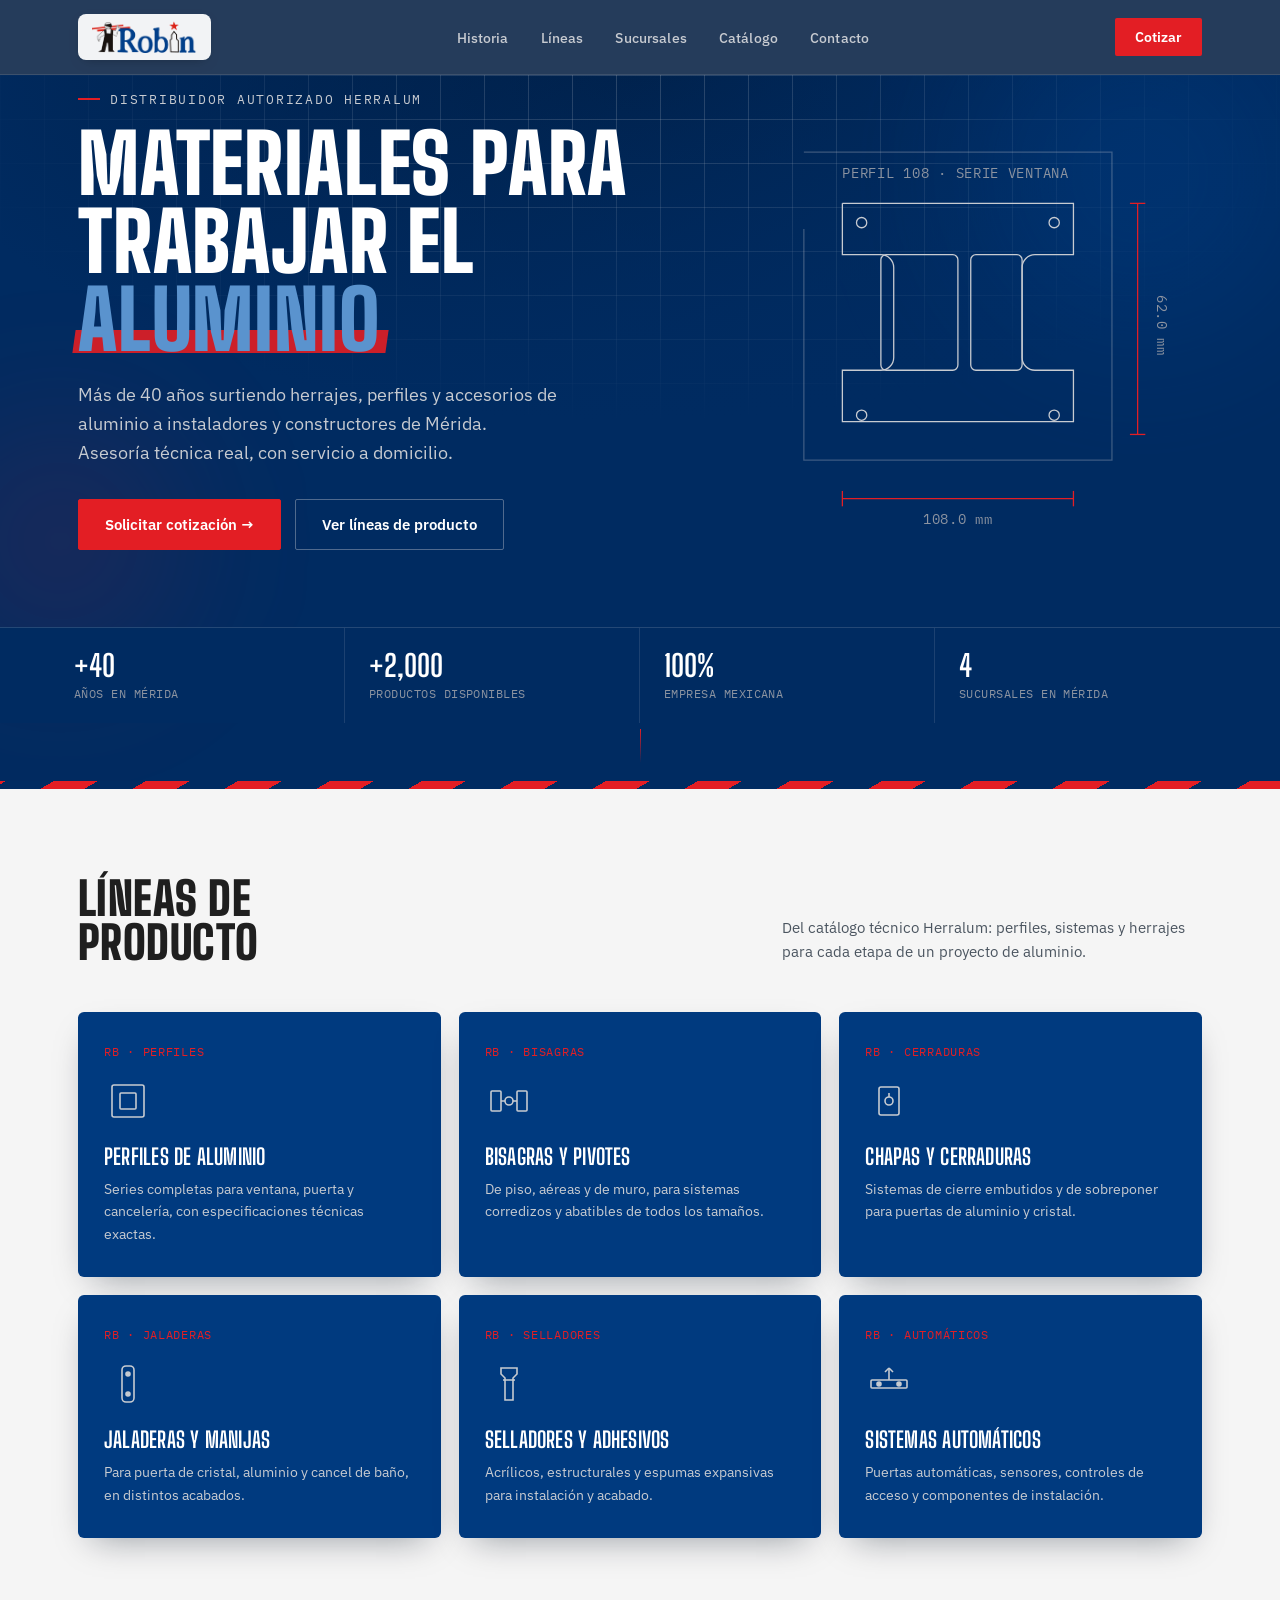
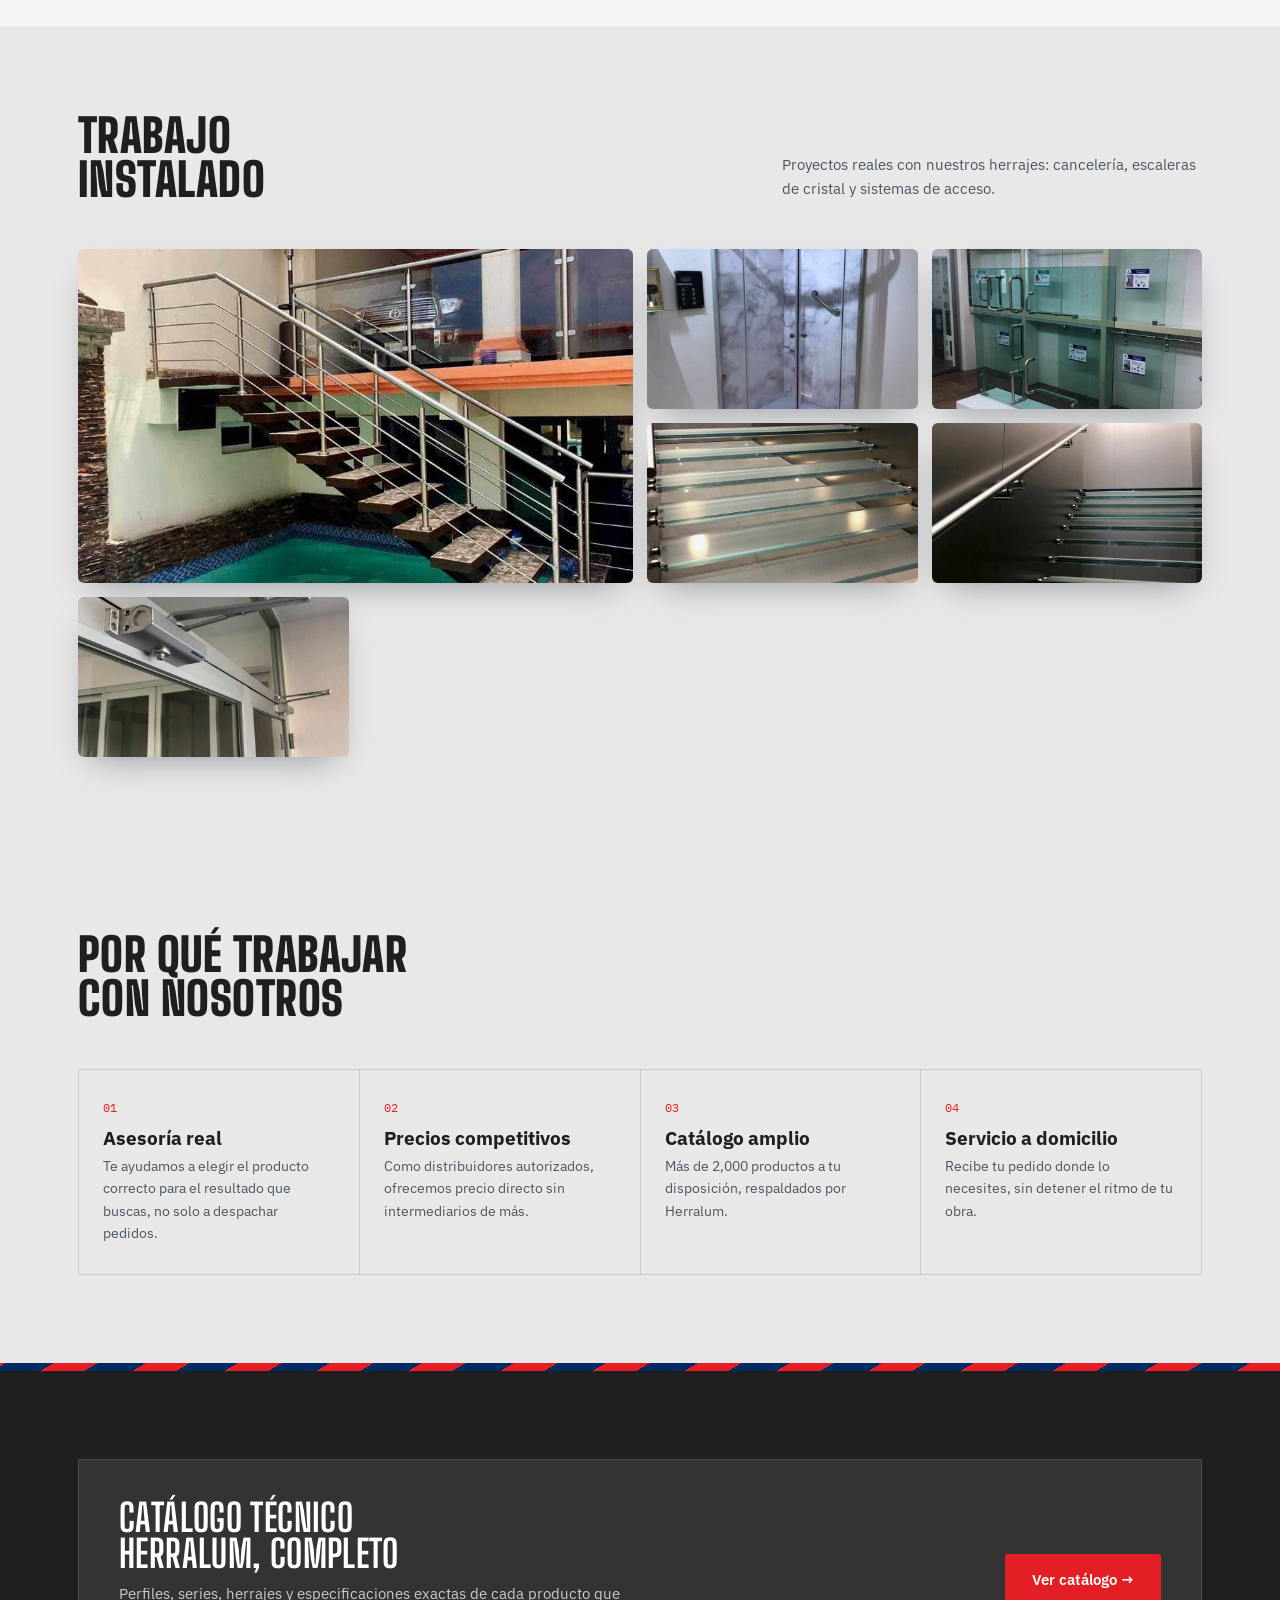
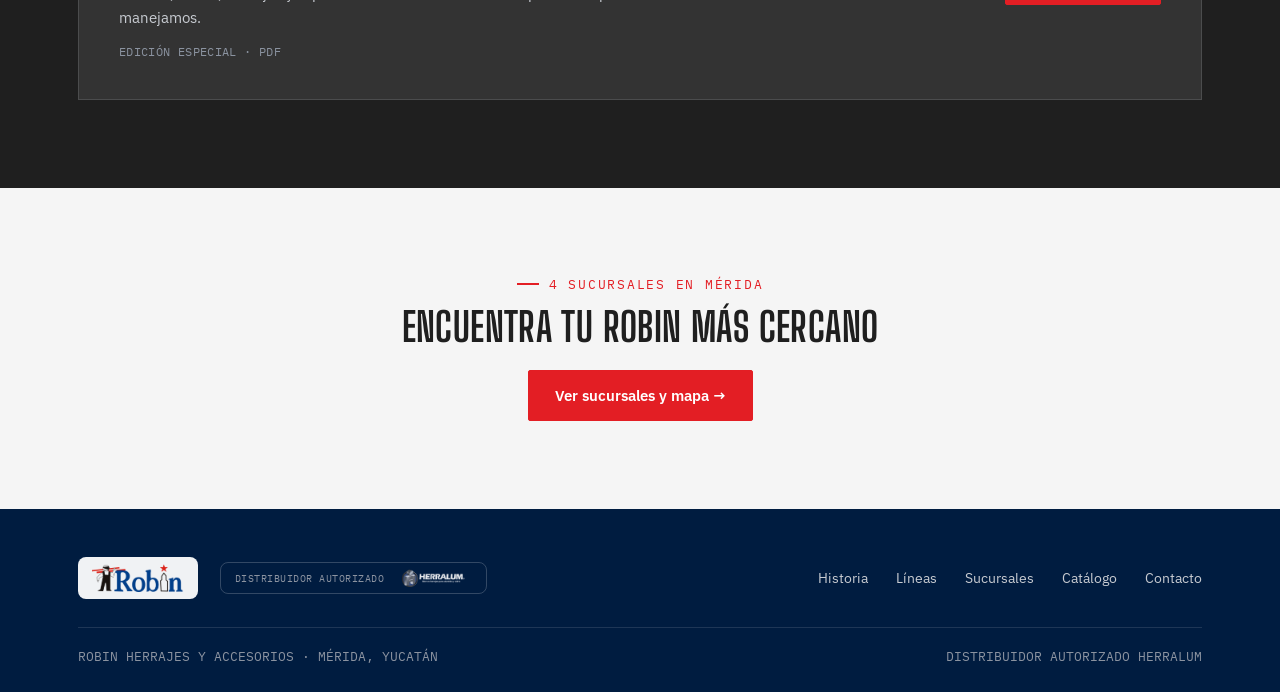
==== commit b0f87970: "Add files via upload" ====
--- a/index.html
+++ b/index.html
@@ -10,21 +10,21 @@
 <style>
 
   :root{
-    --navy:#0E2A47;
-    --navy-deep:#0A2038;
-    --navy-darker:#071527;
-    --charcoal:#1B1E23;
-    --charcoal-deep:#131518;
-    --robin-blue:#1D4E89;
-    --robin-blue-lt:#4A7DC4;
-    --red:#C4342B;
-    --red-lt:#E0483C;
-    --alu:#B8C0C8;
-    --alu-dim:#8493A0;
-    --paper:#EDEFF0;
-    --paper-2:#E2E5E7;
-    --graphite:#14181C;
-    --line: rgba(184,192,200,0.22);
+    --navy:#003A7F;
+    --navy-deep:#002B61;
+    --navy-darker:#001C40;
+    --charcoal:#333333;
+    --charcoal-deep:#1F1F1F;
+    --robin-blue:#0056B3;
+    --robin-blue-lt:#5A93CE;
+    --red:#E31E24;
+    --red-lt:#E8484D;
+    --alu:#C7CBD1;
+    --alu-dim:#8B93A0;
+    --paper:#F5F5F5;
+    --paper-2:#E8E8E8;
+    --graphite:#1F1F1F;
+    --line: rgba(199,203,209,0.22);
     --shadow-lg: 0 24px 60px -20px rgba(6,16,30,0.55);
     --shadow-md: 0 14px 34px -14px rgba(6,16,30,0.4);
     --ease: cubic-bezier(.16,.8,.24,1);
@@ -79,10 +79,10 @@
   /* ===== NAV ===== */
   header.nav{
     position:sticky; top:0; z-index:50;
-    background:rgba(14,42,71,0.82);
+    background:rgba(0,28,64,0.85);
     backdrop-filter:blur(14px) saturate(1.4);
     -webkit-backdrop-filter:blur(14px) saturate(1.4);
-    border-bottom:1px solid rgba(184,192,200,0.15);
+    border-bottom:1px solid rgba(199,203,209,0.15);
     transition:padding .25s var(--ease), box-shadow .25s var(--ease);
   }
   header.nav.scrolled{box-shadow:var(--shadow-md);}
@@ -122,7 +122,7 @@
   /* ===== HERO ===== */
   .hero{
     background:
-      linear-gradient(155deg, var(--navy-darker) 0%, var(--navy) 46%, var(--navy-deep) 100%);
+      linear-gradient(155deg, var(--navy-darker) 0%, var(--navy-deep) 55%, var(--navy-darker) 100%);
     position:relative;
     overflow:hidden;
     padding:76px 0 0;
@@ -139,15 +139,15 @@
   .hero::after{
     content:"";
     position:absolute; inset:0;
-    background:radial-gradient(ellipse 70% 60% at 50% 0%, rgba(14,42,71,0) 0%, var(--navy-deep) 82%);
+    background:radial-gradient(ellipse 70% 60% at 50% 0%, rgba(0,58,127,0) 0%, var(--navy-deep) 82%);
     pointer-events:none;
   }
   .hero-glow{
     position:absolute; z-index:1; pointer-events:none; border-radius:50%;
     filter:blur(70px); opacity:0.5;
   }
-  .hero-glow.g1{width:480px; height:480px; background:radial-gradient(circle,rgba(58,111,176,0.55),transparent 70%); top:-140px; right:-100px;}
-  .hero-glow.g2{width:360px; height:360px; background:radial-gradient(circle,rgba(196,52,43,0.35),transparent 70%); bottom:60px; left:-120px;}
+  .hero-glow.g1{width:480px; height:480px; background:radial-gradient(circle,rgba(0,86,179,0.55),transparent 70%); top:-140px; right:-100px;}
+  .hero-glow.g2{width:360px; height:360px; background:radial-gradient(circle,rgba(227,30,36,0.35),transparent 70%); bottom:60px; left:-120px;}
   .hero-stripes{
     position:absolute; z-index:1; top:96px; right:-60px; width:340px; height:120px;
     pointer-events:none; opacity:0.9;
@@ -170,7 +170,7 @@
   }
   .hero h1 span::after{
     content:""; position:absolute; left:-4px; right:-6px; bottom:6px; height:0.28em;
-    background:rgba(196,52,43,0.9); z-index:-1;
+    background:rgba(227,30,36,0.9); z-index:-1;
     transform:skewX(-8deg) scaleX(0); transform-origin:left;
     animation:swipeIn .7s var(--ease) 0.5s forwards;
   }
@@ -206,12 +206,12 @@
     background:var(--red-lt);
     transform:translateX(-100%); transition:transform .32s var(--ease);
   }
-  .btn-primary:hover{transform:translateY(-2px); box-shadow:0 14px 28px -10px rgba(196,52,43,0.5);}
+  .btn-primary:hover{transform:translateY(-2px); box-shadow:0 14px 28px -10px rgba(227,30,36,0.5);}
   .btn-primary:hover::before{transform:translateX(0);}
   .btn-ghost{
     color:#fff; text-decoration:none; font-weight:600; font-size:15px;
     padding:15px 26px; border-radius:2px;
-    border:1px solid rgba(184,192,200,0.4);
+    border:1px solid rgba(199,203,209,0.4);
     display:inline-flex; align-items:center; gap:10px;
     transition:border-color .2s ease, transform .25s var(--ease), background .2s ease;
   }
@@ -229,7 +229,7 @@
   .diagram-dim{stroke:var(--red); stroke-width:1;}
 
   .hero-strip{
-    border-top:1px solid rgba(184,192,200,0.18);
+    border-top:1px solid rgba(199,203,209,0.18);
     background:var(--navy-deep);
     position:relative; z-index:2;
   }
@@ -240,7 +240,7 @@
   .strip-item{
     flex:1 1 200px;
     padding:22px 24px;
-    border-right:1px solid rgba(184,192,200,0.14);
+    border-right:1px solid rgba(199,203,209,0.14);
     transition:background .25s ease;
   }
   .strip-item:hover{background:rgba(255,255,255,0.03);}
@@ -277,7 +277,7 @@
   .gallery-item:hover img{transform:scale(1.07);}
   .gallery-item::after{
     content:""; position:absolute; inset:0;
-    background:linear-gradient(to top, rgba(7,21,39,0.82) 0%, rgba(7,21,39,0) 46%);
+    background:linear-gradient(to top, rgba(0,28,64,0.82) 0%, rgba(0,28,64,0) 46%);
     opacity:0; transition:opacity .3s ease;
   }
   .gallery-item:hover::after{opacity:1;}
@@ -322,14 +322,14 @@
   .nameplate::before{
     content:"";
     position:absolute; top:10px; left:10px; right:10px; bottom:10px;
-    border:1px dashed rgba(184,192,200,0.25);
+    border:1px dashed rgba(199,203,209,0.25);
     border-radius:2px;
     pointer-events:none;
   }
   .nameplate-row{
     display:grid; grid-template-columns:1fr 1fr; gap:24px;
     padding:18px 6px;
-    border-bottom:1px solid rgba(184,192,200,0.15);
+    border-bottom:1px solid rgba(199,203,209,0.15);
   }
   .nameplate-row:last-child{border-bottom:none;}
   .nameplate-row .k{
@@ -388,7 +388,7 @@
   .catalog{background:var(--charcoal-deep); color:#fff;}
   .catalog-inner{
     display:grid; grid-template-columns:1fr auto; gap:32px; align-items:center;
-    border:1px solid rgba(184,192,200,0.16);
+    border:1px solid rgba(199,203,209,0.16);
     padding:40px;
     background:var(--charcoal);
     flex-wrap:wrap;
@@ -405,7 +405,7 @@
   .branches .section-head h2{color:var(--graphite);}
   .branches .section-head p{color:#4b5560;}
   .branches-grid{display:grid; grid-template-columns:0.9fr 1.1fr; gap:18px;}
-  .branches-map{background:#0A2038; min-height:420px; position:relative; border-radius:6px; overflow:hidden; box-shadow:var(--shadow-md);}
+  .branches-map{background:var(--navy-deep); min-height:420px; position:relative; border-radius:6px; overflow:hidden; box-shadow:var(--shadow-md);}
   .branches-map iframe{width:100%; height:100%; min-height:420px; border:0; filter:grayscale(0.3) contrast(1.05);}
   .branches-list{
     display:flex; flex-direction:column;
@@ -413,7 +413,7 @@
   }
   .branch-card{
     padding:26px 28px;
-    border-bottom:1px solid rgba(184,192,200,0.14);
+    border-bottom:1px solid rgba(199,203,209,0.14);
     border-left:3px solid transparent;
     display:grid; grid-template-columns:auto 1fr; gap:20px;
     transition:background .25s ease, border-color .25s ease;
@@ -454,7 +454,7 @@
   .branch-card.preview em{color:var(--red-lt); font-style:normal; font-size:12px; font-weight:400;}
   .branch-card.pending h3{color:var(--alu);}
   .branch-card.pending .addr{
-    border:1px dashed rgba(184,192,200,0.4);
+    border:1px dashed rgba(199,203,209,0.4);
     padding:8px 10px; border-radius:2px;
     font-family:'IBM Plex Mono'; font-size:11.5px;
     letter-spacing:0.03em; text-transform:uppercase;
@@ -498,8 +498,8 @@
   .form-note{font-family:'IBM Plex Mono'; font-size:11px; color:var(--alu-dim); margin-top:14px; text-align:center;}
 
   /* ===== FOOTER ===== */
-  footer{background:var(--navy); color:var(--alu); padding:48px 0 28px;}
-  .footer-grid{display:flex; justify-content:space-between; align-items:center; flex-wrap:wrap; gap:24px; padding-bottom:28px; border-bottom:1px solid rgba(184,192,200,0.15);}
+  footer{background:var(--navy-darker); color:var(--alu); padding:48px 0 28px;}
+  .footer-grid{display:flex; justify-content:space-between; align-items:center; flex-wrap:wrap; gap:24px; padding-bottom:28px; border-bottom:1px solid rgba(199,203,209,0.15);}
   .footer-logo{
     display:inline-flex; align-items:center;
     background:rgba(255,255,255,0.94);
@@ -507,7 +507,7 @@
   }
   .herralum-badge{
     display:flex; align-items:center; gap:10px;
-    padding:6px 14px; border:1px solid rgba(184,192,200,0.25); border-radius:8px;
+    padding:6px 14px; border:1px solid rgba(199,203,209,0.25); border-radius:8px;
   }
   .herralum-badge span{font-family:'IBM Plex Mono'; font-size:10px; color:var(--alu-dim); text-transform:uppercase; letter-spacing:0.05em;}
   .herralum-badge img{height:18px; opacity:0.9;}
@@ -538,7 +538,7 @@
 
   /* ===== INTERIOR PAGE HEAD ===== */
   .page-head{
-    background:linear-gradient(155deg, var(--navy-darker) 0%, var(--navy) 55%, var(--navy-deep) 100%);
+    background:linear-gradient(155deg, var(--navy-darker) 0%, var(--navy-deep) 60%, var(--navy-darker) 100%);
     position:relative;
     overflow:hidden;
     padding:64px 0 44px;
@@ -605,7 +605,7 @@
     display:flex; justify-content:space-between; color:#333c44;
   }
   .ld-visual{
-    background:var(--navy); border:1px solid rgba(184,192,200,0.2);
+    background:var(--navy); border:1px solid rgba(199,203,209,0.2);
     aspect-ratio:1/0.85; display:flex; align-items:center; justify-content:center;
     padding:30px; border-radius:6px; overflow:hidden; box-shadow:var(--shadow-md);
   }
@@ -620,13 +620,13 @@
   /* ===== CATALOGO PAGE ===== */
   .cat-hero-panel{
     display:grid; grid-template-columns:1.1fr 0.9fr; gap:40px; align-items:center;
-    background:var(--navy-deep); border:1px solid rgba(184,192,200,0.2);
+    background:var(--navy-deep); border:1px solid rgba(199,203,209,0.2);
     padding:44px; color:#fff;
   }
   .cat-hero-panel h2{font-size:clamp(26px,3.4vw,38px); margin-bottom:14px;}
   .cat-hero-panel p{color:var(--alu); font-size:15px; line-height:1.7; margin-bottom:22px; max-width:460px;}
-  .cat-stats{display:flex; gap:0; border:1px solid rgba(184,192,200,0.25);}
-  .cat-stats div{flex:1; padding:18px; border-right:1px solid rgba(184,192,200,0.25); text-align:center;}
+  .cat-stats{display:flex; gap:0; border:1px solid rgba(199,203,209,0.25);}
+  .cat-stats div{flex:1; padding:18px; border-right:1px solid rgba(199,203,209,0.25); text-align:center;}
   .cat-stats div:last-child{border-right:none;}
   .cat-stats .num{font-family:'Big Shoulders Display'; font-weight:900; font-size:26px;}
   .cat-stats .lbl{font-family:'IBM Plex Mono'; font-size:10px; color:var(--alu-dim); margin-top:4px; text-transform:uppercase;}
@@ -637,10 +637,10 @@
   .index-table{width:100%; border-collapse:collapse; margin-top:8px;}
   .index-table th{
     text-align:left; font-family:'IBM Plex Mono'; font-size:11px; color:var(--alu-dim);
-    text-transform:uppercase; letter-spacing:0.06em; padding:12px 14px; border-bottom:1px solid rgba(184,192,200,0.25);
-  }
-  .index-table td{padding:14px; border-bottom:1px solid rgba(184,192,200,0.14); font-size:14px;}
-  .index-table tr:hover td{background:rgba(184,192,200,0.05);}
+    text-transform:uppercase; letter-spacing:0.06em; padding:12px 14px; border-bottom:1px solid rgba(199,203,209,0.25);
+  }
+  .index-table td{padding:14px; border-bottom:1px solid rgba(199,203,209,0.14); font-size:14px;}
+  .index-table tr:hover td{background:rgba(199,203,209,0.05);}
   .index-table .code{font-family:'IBM Plex Mono'; color:var(--red); font-size:13px;}
 
   /* ===== CONTACTO PAGE (standalone) ===== */
@@ -664,7 +664,7 @@
   .contact-photo img{width:100%; height:100%; object-fit:cover; display:block; min-height:420px;}
   .contact-photo-cap{
     position:absolute; left:0; right:0; bottom:0; padding:28px 26px;
-    background:linear-gradient(to top, rgba(7,21,39,0.92) 10%, rgba(7,21,39,0.1));
+    background:linear-gradient(to top, rgba(0,28,64,0.92) 10%, rgba(0,28,64,0.1));
     color:#fff;
   }
   .contact-photo-cap p{font-size:14px; line-height:1.6; color:var(--alu); max-width:280px;}
@@ -779,37 +779,37 @@
       <div class="cat-grid">
         <a href="lineas.html#perfiles" class="cat-card" style="text-decoration:none; color:inherit;">
           <span class="cat-code">RB · PERFILES</span>
-          <svg viewBox="0 0 48 48" fill="none" stroke="#B8C0C8" stroke-width="1.6"><rect x="8" y="8" width="32" height="32" rx="2"/><rect x="16" y="16" width="16" height="16" rx="1"/></svg>
+          <svg viewBox="0 0 48 48" fill="none" stroke="#C7CBD1" stroke-width="1.6"><rect x="8" y="8" width="32" height="32" rx="2"/><rect x="16" y="16" width="16" height="16" rx="1"/></svg>
           <h3>Perfiles de aluminio</h3>
           <p>Series completas para ventana, puerta y cancelería, con especificaciones técnicas exactas.</p>
         </a>
         <a href="lineas.html#bisagras" class="cat-card" style="text-decoration:none; color:inherit;">
           <span class="cat-code">RB · BISAGRAS</span>
-          <svg viewBox="0 0 48 48" fill="none" stroke="#B8C0C8" stroke-width="1.6"><rect x="6" y="14" width="10" height="20" rx="1"/><rect x="32" y="14" width="10" height="20" rx="1"/><circle cx="24" cy="24" r="4"/><line x1="16" y1="24" x2="20" y2="24"/><line x1="28" y1="24" x2="32" y2="24"/></svg>
+          <svg viewBox="0 0 48 48" fill="none" stroke="#C7CBD1" stroke-width="1.6"><rect x="6" y="14" width="10" height="20" rx="1"/><rect x="32" y="14" width="10" height="20" rx="1"/><circle cx="24" cy="24" r="4"/><line x1="16" y1="24" x2="20" y2="24"/><line x1="28" y1="24" x2="32" y2="24"/></svg>
           <h3>Bisagras y pivotes</h3>
           <p>De piso, aéreas y de muro, para sistemas corredizos y abatibles de todos los tamaños.</p>
         </a>
         <a href="lineas.html#cerraduras" class="cat-card" style="text-decoration:none; color:inherit;">
           <span class="cat-code">RB · CERRADURAS</span>
-          <svg viewBox="0 0 48 48" fill="none" stroke="#B8C0C8" stroke-width="1.6"><rect x="14" y="10" width="20" height="28" rx="2"/><circle cx="24" cy="24" r="4"/><line x1="24" y1="20" x2="24" y2="16"/></svg>
+          <svg viewBox="0 0 48 48" fill="none" stroke="#C7CBD1" stroke-width="1.6"><rect x="14" y="10" width="20" height="28" rx="2"/><circle cx="24" cy="24" r="4"/><line x1="24" y1="20" x2="24" y2="16"/></svg>
           <h3>Chapas y cerraduras</h3>
           <p>Sistemas de cierre embutidos y de sobreponer para puertas de aluminio y cristal.</p>
         </a>
         <a href="lineas.html#jaladeras" class="cat-card" style="text-decoration:none; color:inherit;">
           <span class="cat-code">RB · JALADERAS</span>
-          <svg viewBox="0 0 48 48" fill="none" stroke="#B8C0C8" stroke-width="1.6"><rect x="18" y="6" width="12" height="36" rx="4"/><circle cx="24" cy="14" r="2" fill="#B8C0C8"/><circle cx="24" cy="34" r="2" fill="#B8C0C8"/></svg>
+          <svg viewBox="0 0 48 48" fill="none" stroke="#C7CBD1" stroke-width="1.6"><rect x="18" y="6" width="12" height="36" rx="4"/><circle cx="24" cy="14" r="2" fill="#C7CBD1"/><circle cx="24" cy="34" r="2" fill="#C7CBD1"/></svg>
           <h3>Jaladeras y manijas</h3>
           <p>Para puerta de cristal, aluminio y cancel de baño, en distintos acabados.</p>
         </a>
         <a href="lineas.html#selladores" class="cat-card" style="text-decoration:none; color:inherit;">
           <span class="cat-code">RB · SELLADORES</span>
-          <svg viewBox="0 0 48 48" fill="none" stroke="#B8C0C8" stroke-width="1.6"><path d="M16 8 h16 v6 l-4 4 v22 h-8 v-22 l-4 -4 z"/><line x1="18" y1="20" x2="30" y2="20"/></svg>
+          <svg viewBox="0 0 48 48" fill="none" stroke="#C7CBD1" stroke-width="1.6"><path d="M16 8 h16 v6 l-4 4 v22 h-8 v-22 l-4 -4 z"/><line x1="18" y1="20" x2="30" y2="20"/></svg>
           <h3>Selladores y adhesivos</h3>
           <p>Acrílicos, estructurales y espumas expansivas para instalación y acabado.</p>
         </a>
         <a href="lineas.html#automaticos" class="cat-card" style="text-decoration:none; color:inherit;">
           <span class="cat-code">RB · AUTOMÁTICOS</span>
-          <svg viewBox="0 0 48 48" fill="none" stroke="#B8C0C8" stroke-width="1.6"><rect x="6" y="20" width="36" height="8" rx="1"/><circle cx="14" cy="24" r="2" fill="#B8C0C8"/><circle cx="34" cy="24" r="2" fill="#B8C0C8"/><line x1="24" y1="20" x2="24" y2="8"/><line x1="20" y1="12" x2="24" y2="8" /><line x1="28" y1="12" x2="24" y2="8"/></svg>
+          <svg viewBox="0 0 48 48" fill="none" stroke="#C7CBD1" stroke-width="1.6"><rect x="6" y="20" width="36" height="8" rx="1"/><circle cx="14" cy="24" r="2" fill="#C7CBD1"/><circle cx="34" cy="24" r="2" fill="#C7CBD1"/><line x1="24" y1="20" x2="24" y2="8"/><line x1="20" y1="12" x2="24" y2="8" /><line x1="28" y1="12" x2="24" y2="8"/></svg>
           <h3>Sistemas automáticos</h3>
           <p>Puertas automáticas, sensores, controles de acceso y componentes de instalación.</p>
         </a>
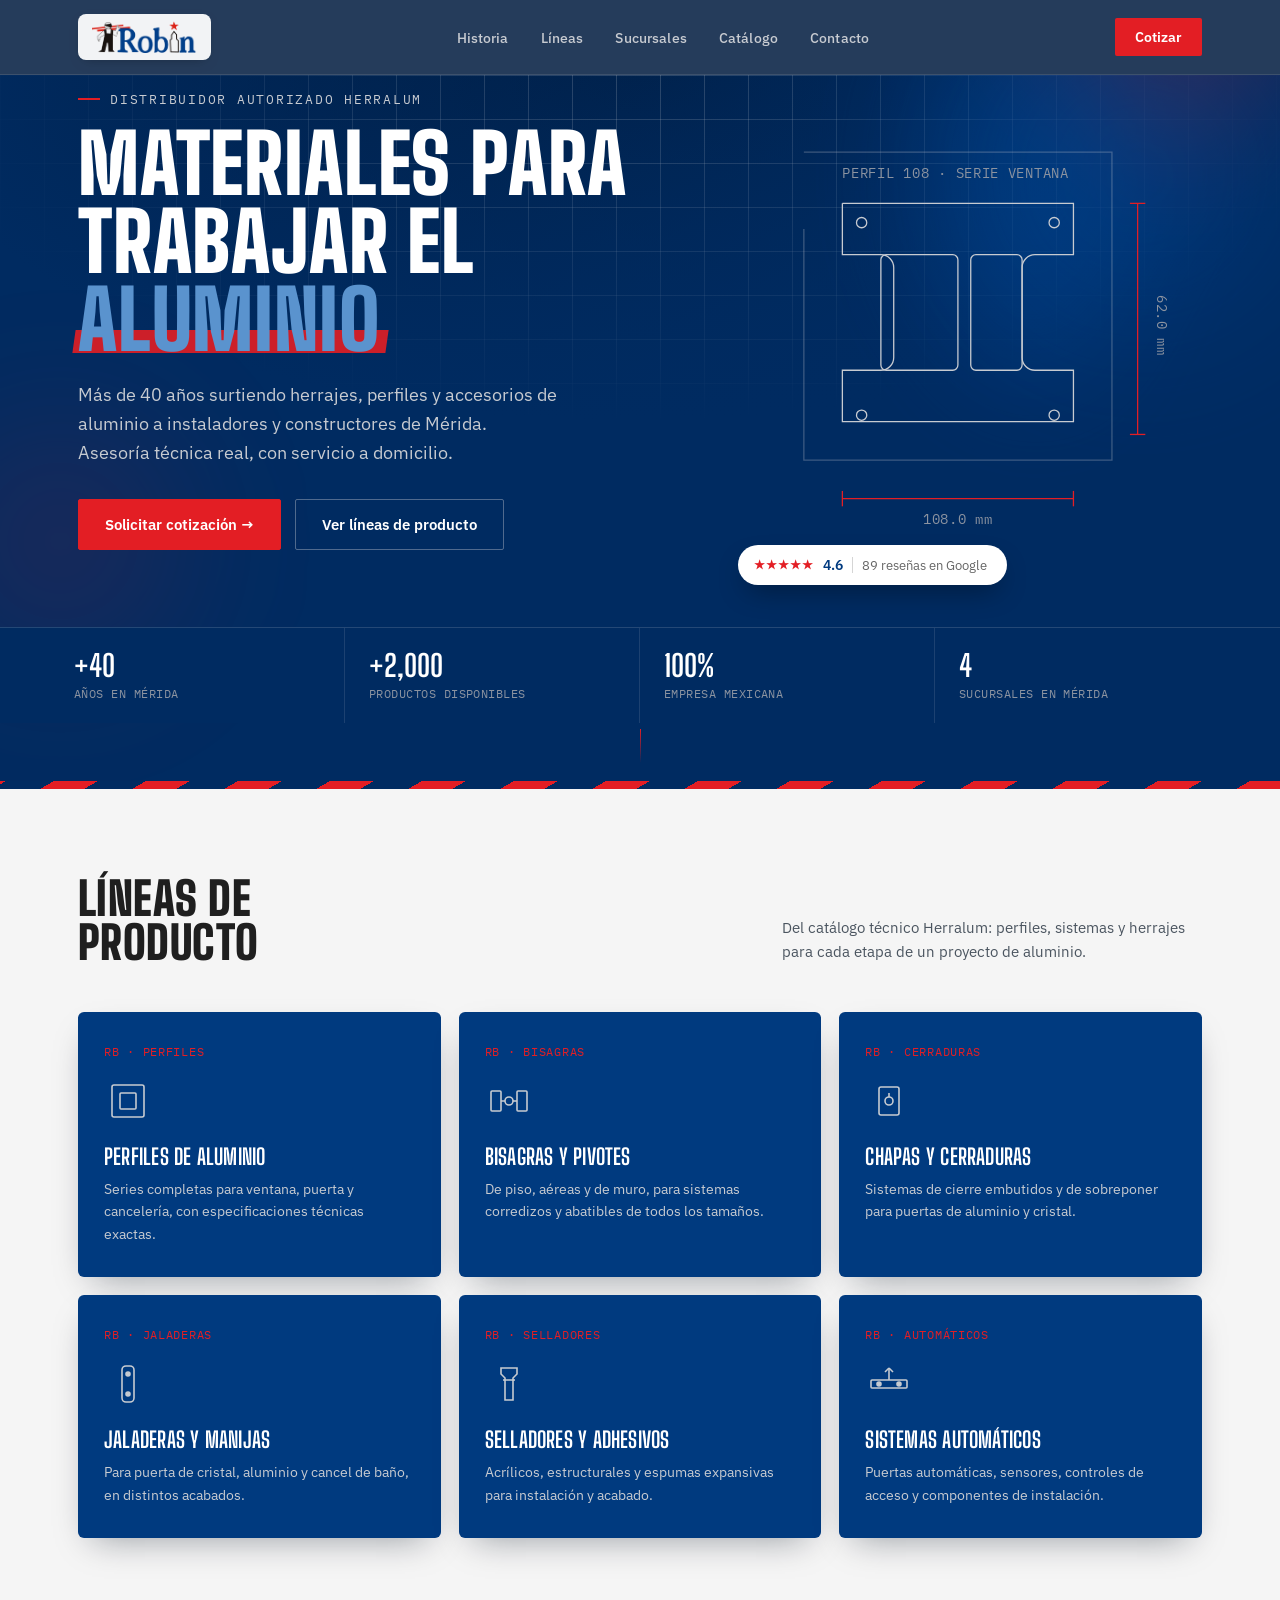
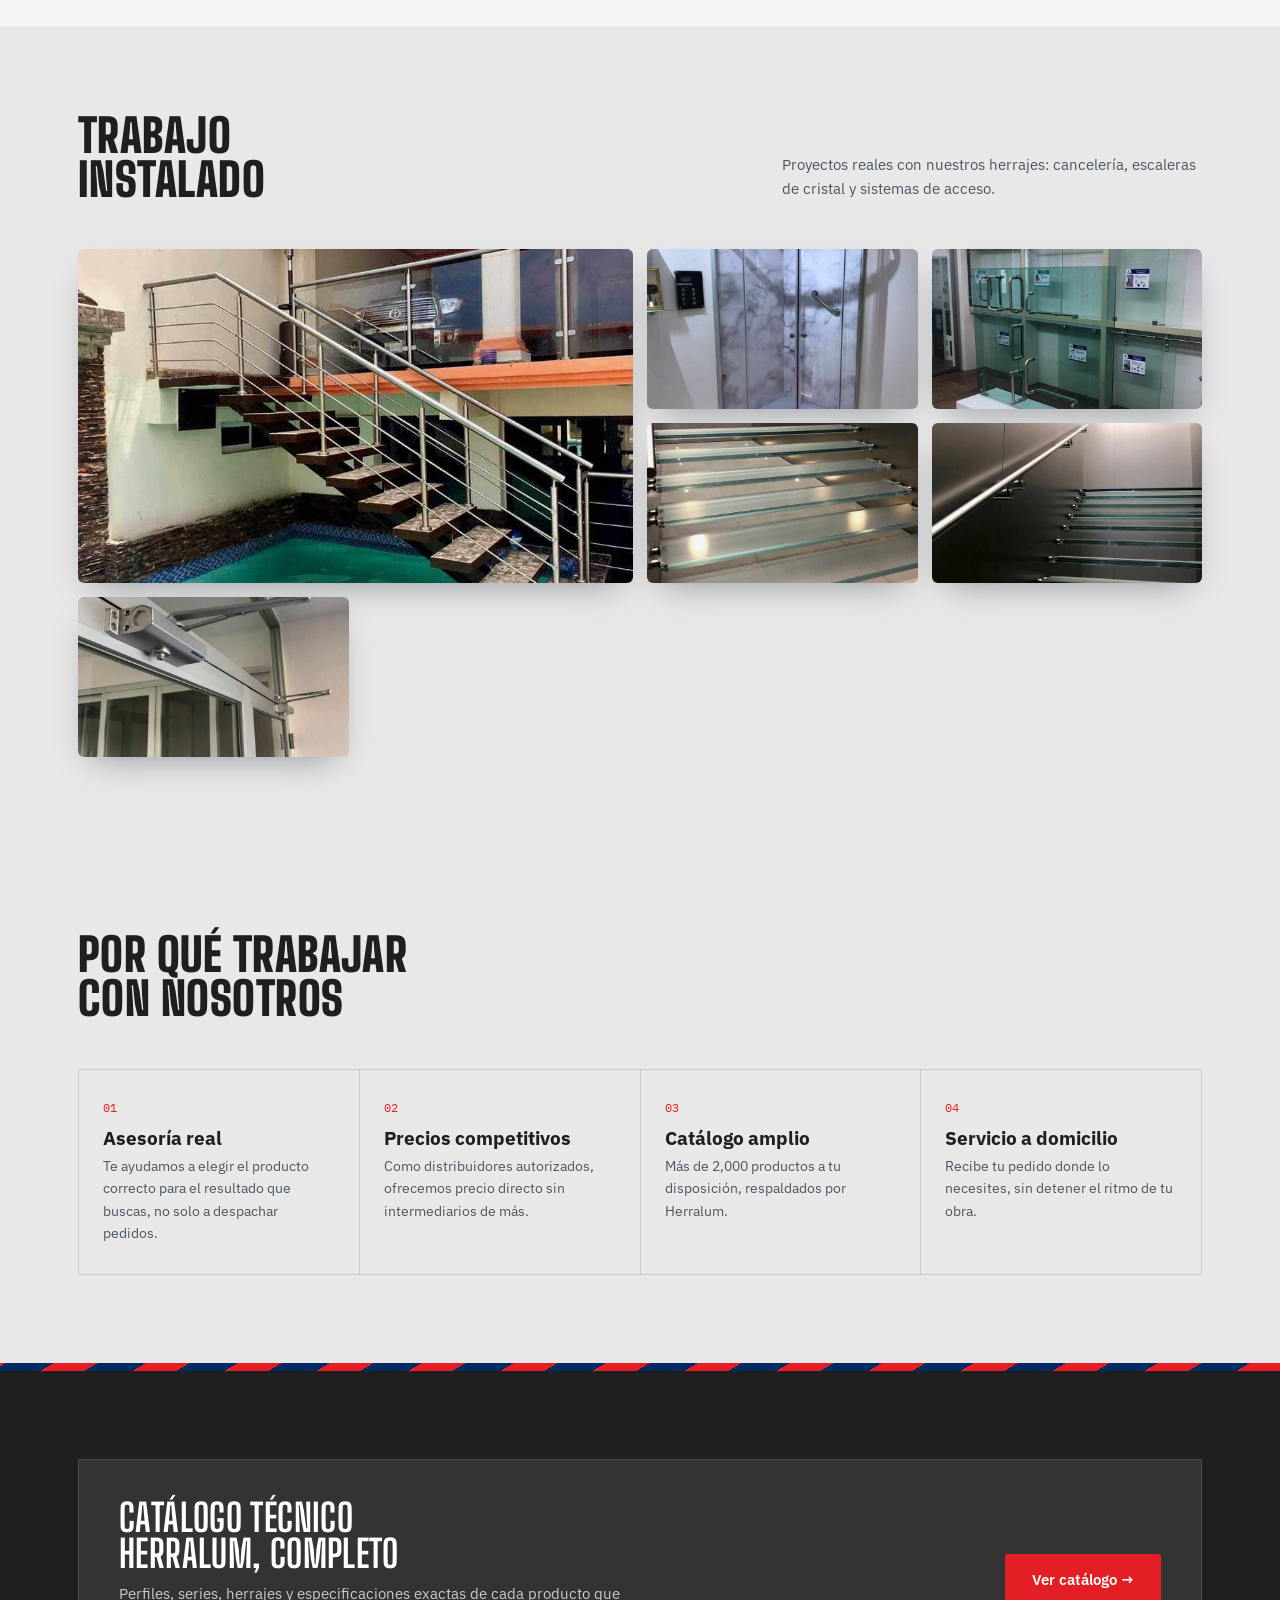
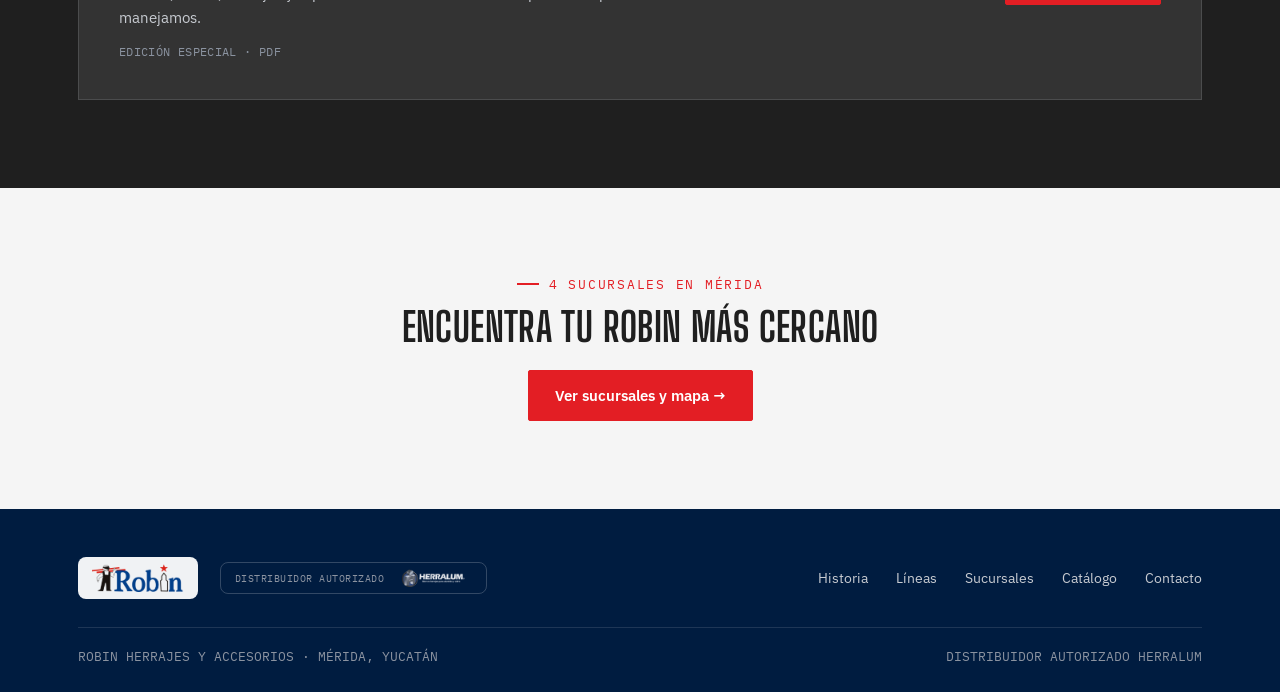
==== commit 74a1a81f: "Add files via upload" ====
--- a/index.html
+++ b/index.html
@@ -159,6 +159,24 @@
   }
   .hero-copy .eyebrow{color:var(--alu); margin-bottom:18px;}
   .hero-copy .eyebrow::before{background:var(--red);}
+  .hero-badge{
+    position:absolute; z-index:3; bottom:-18px; left:24px;
+    background:#fff; color:var(--navy);
+    padding:11px 20px 11px 16px; border-radius:50px;
+    display:flex; align-items:center; gap:9px;
+    font-family:'IBM Plex Sans'; font-weight:600; font-size:13.5px;
+    box-shadow:0 12px 28px -8px rgba(0,0,0,0.4);
+  }
+  .hero-badge .stars{color:var(--red); font-size:12px; letter-spacing:1px;}
+  .hero-badge .divider{width:1px; height:16px; background:#d5d5d5;}
+  .hero-badge .sub{color:#666; font-weight:400; font-size:12.5px;}
+  .hero-gradient-corner{
+    position:absolute; z-index:1; pointer-events:none;
+    width:520px; height:520px; top:-160px; right:-160px;
+    background:conic-gradient(from 210deg at 50% 50%, var(--robin-blue) 0deg, var(--robin-blue) 90deg, var(--red) 150deg, transparent 210deg);
+    opacity:0.28; filter:blur(60px);
+    border-radius:50%;
+  }
   .hero h1{
     color:#fff;
     font-size:clamp(44px,6.4vw,84px);
@@ -724,6 +742,7 @@
 <main>
 
   <section class="hero" style="padding-top:0;">
+    <div class="hero-gradient-corner" aria-hidden="true"></div>
     <div class="hero-glow g1" aria-hidden="true"></div>
     <div class="hero-glow g2" aria-hidden="true"></div>
     <div class="wrap hero-inner">
@@ -756,6 +775,12 @@
           <text x="345" y="195" text-anchor="middle" class="diagram-label" transform="rotate(90 345 195)">62.0 mm</text>
           <text x="100" y="80" class="diagram-label">PERFIL 108 · SERIE VENTANA</text>
         </svg>
+        <div class="hero-badge">
+          <span class="stars">★★★★★</span>
+          <span>4.6</span>
+          <span class="divider"></span>
+          <span class="sub">89 reseñas en Google</span>
+        </div>
       </div>
     </div>
     <div class="hero-strip">
